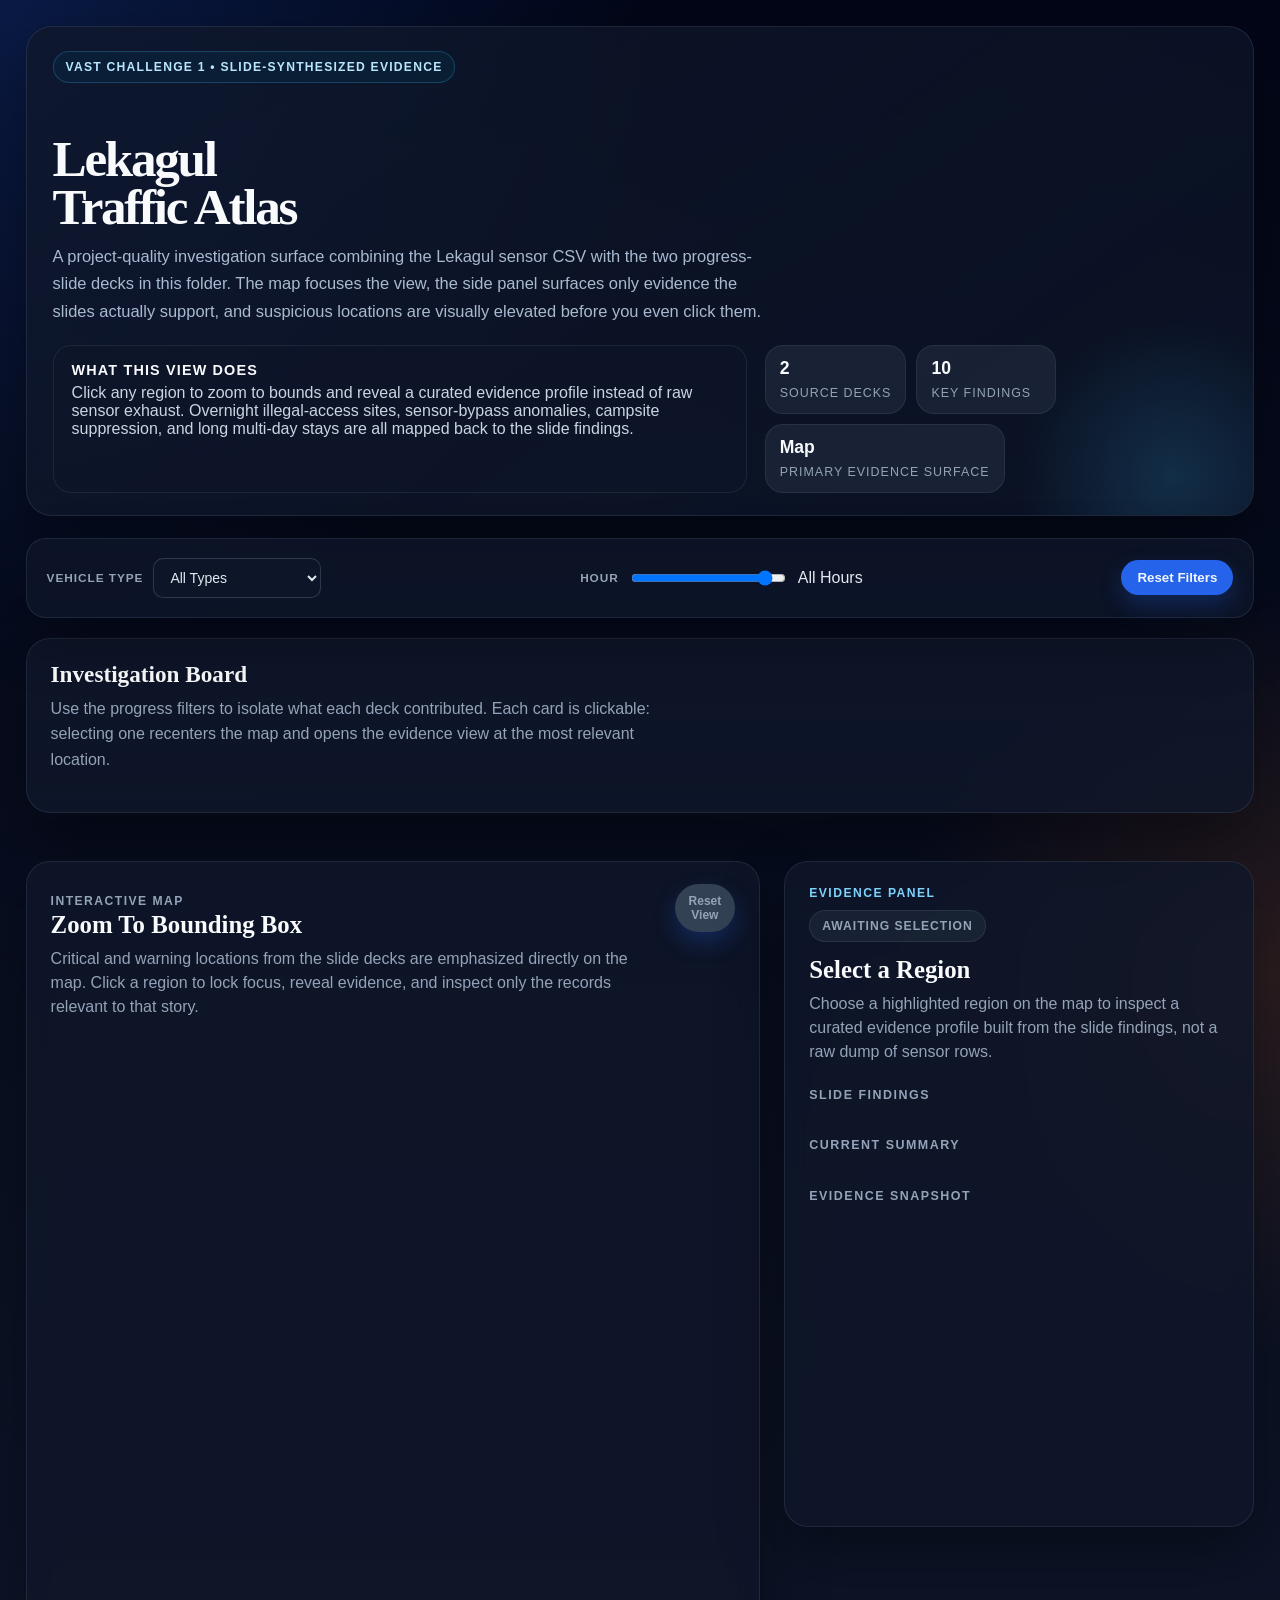
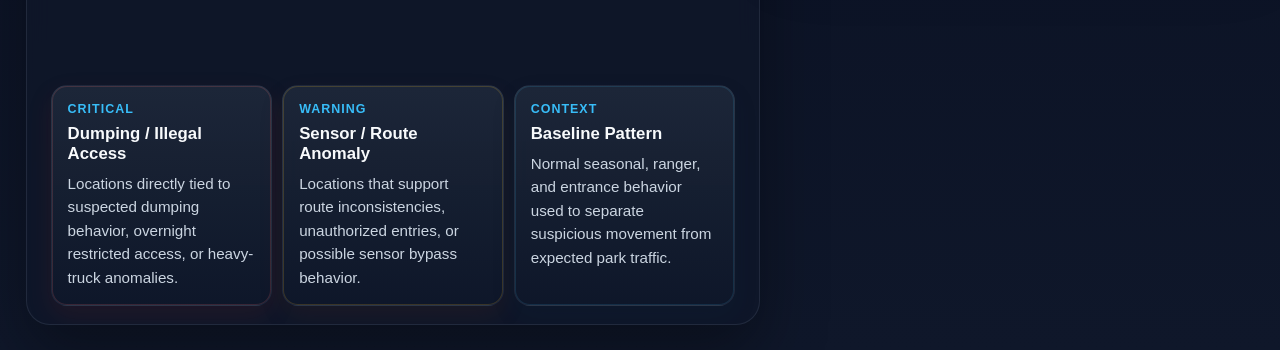
==== index.html @ 1d04ca03 "Initial commit" ====
<!DOCTYPE html>
<html lang="en">
<head>
    <meta charset="UTF-8">
    <title>Lekagul Reserve - Comprehensive Traffic Analysis</title>
    <script src="https://d3js.org/d3.v7.min.js"></script>
    <style>
        :root {
            --bg-0: #020617;
            --bg-1: #0f172a;
            --bg-2: rgba(15, 23, 42, 0.82);
            --bg-3: rgba(30, 41, 59, 0.72);
            --line-soft: rgba(148, 163, 184, 0.14);
            --line-strong: rgba(148, 163, 184, 0.28);
            --text-0: #f8fafc;
            --text-1: #e2e8f0;
            --text-2: #94a3b8;
            --text-3: #64748b;
            --accent-blue: #38bdf8;
            --accent-gold: #fbbf24;
            --accent-orange: #f97316;
            --accent-red: #fb7185;
            --shadow-xl: 0 28px 70px rgba(0, 0, 0, 0.38);
        }
        * { box-sizing: border-box; }
        body {
            margin: 0;
            padding: clamp(16px, 2vw, 28px);
            background:
                radial-gradient(circle at top left, rgba(37, 99, 235, 0.22), transparent 28%),
                radial-gradient(circle at right center, rgba(249, 115, 22, 0.14), transparent 24%),
                linear-gradient(180deg, var(--bg-0) 0%, var(--bg-1) 100%);
            font-family: "Avenir Next", "Segoe UI", "Helvetica Neue", sans-serif;
            display: flex;
            flex-direction: column;
            align-items: center;
            color: var(--text-1);
        }
        .controls {
            background: rgba(15, 23, 42, 0.76);
            padding: 18px 20px;
            border-radius: 20px;
            box-shadow: 0 22px 55px rgba(0,0,0,0.28);
            margin-bottom: 20px;
            display: flex;
            gap: 18px;
            flex-wrap: wrap;
            align-items: center;
            justify-content: space-between;
            border: 1px solid var(--line-soft);
        }
        .control-group {
            display: flex;
            gap: 10px;
            align-items: center;
        }
        .control-group label {
            font-weight: 700;
            color: var(--text-2);
            text-transform: uppercase;
            letter-spacing: 0.08em;
            font-size: 0.74rem;
        }
        select, input[type="range"] {
            padding: 10px 12px;
            border: 1px solid rgba(148, 163, 184, 0.24);
            border-radius: 10px;
            font-size: 14px;
            cursor: pointer;
            background: rgba(15, 23, 42, 0.92);
            color: var(--text-1);
        }
        select:hover, input[type="range"]:hover {
            border-color: var(--accent-blue);
        }
        button {
            padding: 10px 16px;
            background: #2563eb;
            color: #eff6ff;
            border: none;
            border-radius: 999px;
            cursor: pointer;
            font-weight: 700;
            transition: background 0.3s, transform 0.2s, box-shadow 0.2s;
            box-shadow: 0 10px 22px rgba(37, 99, 235, 0.25);
        }
        button:hover {
            background: #1d4ed8;
            transform: translateY(-1px);
        }
        .chart-container { 
            position: relative;
            min-height: 400px;
        }
        svg {
            max-width: 100%;
            display: block;
        }
        .tooltip {
            position: absolute;
            padding: 12px 14px;
            background: rgba(15, 23, 42, 0.95);
            color: var(--text-0);
            border-radius: 12px;
            font-size: 13px;
            pointer-events: none;
            display: none;
            z-index: 1000;
            border: 1px solid rgba(148, 163, 184, 0.18);
            box-shadow: 0 18px 36px rgba(0,0,0,0.28);
            max-width: 260px;
        }
        .stats {
            display: grid;
            grid-template-columns: repeat(4, 1fr);
            gap: 16px;
            margin-bottom: 24px;
        }
        .briefing-panel {
            margin-bottom: 24px;
            padding: 22px 24px;
            border-radius: 24px;
            background: linear-gradient(180deg, rgba(15, 23, 42, 0.84) 0%, rgba(15, 23, 42, 0.76) 100%);
            border: 1px solid var(--line-soft);
            box-shadow: var(--shadow-xl);
        }
        .briefing-header {
            display: flex;
            justify-content: space-between;
            align-items: flex-start;
            gap: 20px;
            margin-bottom: 18px;
        }
        .briefing-header h2 {
            margin: 0;
            color: var(--text-0);
            font-size: 1.45rem;
            font-family: "Iowan Old Style", "Palatino Linotype", serif;
        }
        .briefing-header p {
            margin: 8px 0 0 0;
            color: var(--text-2);
            line-height: 1.6;
            max-width: 72ch;
        }
        .progress-tabs {
            display: flex;
            flex-wrap: wrap;
            gap: 10px;
        }
        .progress-pill {
            padding: 10px 14px;
            border-radius: 999px;
            border: 1px solid rgba(148, 163, 184, 0.14);
            background: rgba(30, 41, 59, 0.78);
            color: var(--text-2);
            font-size: 0.82rem;
            font-weight: 800;
            letter-spacing: 0.08em;
            text-transform: uppercase;
            cursor: pointer;
            transition: border-color 0.2s, background 0.2s, color 0.2s, transform 0.2s;
            box-shadow: none;
        }
        .progress-pill:hover {
            background: rgba(51, 65, 85, 0.88);
            transform: translateY(-1px);
            border-color: rgba(56, 189, 248, 0.28);
            color: var(--text-1);
        }
        .progress-pill.is-active {
            background: linear-gradient(180deg, rgba(37, 99, 235, 0.84) 0%, rgba(30, 64, 175, 0.9) 100%);
            color: var(--text-0);
            border-color: rgba(125, 211, 252, 0.3);
            box-shadow: 0 12px 26px rgba(29, 78, 216, 0.26);
        }
        .progress-pill.is-active:hover {
            background: linear-gradient(180deg, rgba(37, 99, 235, 0.84) 0%, rgba(30, 64, 175, 0.9) 100%);
            color: var(--text-0);
        }
        .finding-board {
            display: grid;
            grid-template-columns: repeat(3, minmax(0, 1fr));
            gap: 14px;
        }
        .board-card {
            padding: 16px 16px 15px 16px;
            border-radius: 18px;
            background: linear-gradient(180deg, rgba(30, 41, 59, 0.88) 0%, rgba(15, 23, 42, 0.92) 100%);
            border: 1px solid rgba(148, 163, 184, 0.12);
            cursor: pointer;
            transition: transform 0.2s, border-color 0.2s, box-shadow 0.2s;
        }
        .board-card:hover {
            transform: translateY(-2px);
            border-color: rgba(56, 189, 248, 0.18);
            box-shadow: 0 18px 32px rgba(0, 0, 0, 0.24);
        }
        .board-card.is-active {
            border-color: rgba(125, 211, 252, 0.32);
            box-shadow: 0 18px 34px rgba(37, 99, 235, 0.2);
            transform: translateY(-2px);
        }
        .board-card.is-critical {
            box-shadow: inset 0 0 0 1px rgba(251, 113, 133, 0.16);
        }
        .board-card.is-warning {
            box-shadow: inset 0 0 0 1px rgba(251, 191, 36, 0.16);
        }
        .board-card.is-context {
            box-shadow: inset 0 0 0 1px rgba(56, 189, 248, 0.12);
        }
        .board-meta {
            display: flex;
            justify-content: space-between;
            gap: 10px;
            align-items: center;
            margin-bottom: 10px;
        }
        .board-source {
            color: var(--text-2);
            font-size: 0.74rem;
            font-weight: 800;
            letter-spacing: 0.08em;
            text-transform: uppercase;
        }
        .board-tone {
            padding: 4px 8px;
            border-radius: 999px;
            font-size: 0.7rem;
            font-weight: 800;
            letter-spacing: 0.08em;
            text-transform: uppercase;
        }
        .board-tone.is-critical {
            background: rgba(127, 29, 29, 0.36);
            color: #fecdd3;
        }
        .board-tone.is-warning {
            background: rgba(120, 53, 15, 0.34);
            color: #fde68a;
        }
        .board-tone.is-context {
            background: rgba(8, 47, 73, 0.34);
            color: #bae6fd;
        }
        .board-title {
            margin: 0 0 8px 0;
            color: var(--text-0);
            font-size: 1.04rem;
            line-height: 1.25;
        }
        .board-body {
            margin: 0 0 14px 0;
            color: var(--text-1);
            line-height: 1.55;
            font-size: 0.93rem;
        }
        .board-locations {
            color: var(--text-2);
            font-size: 0.8rem;
            line-height: 1.45;
        }
        .board-locations strong {
            color: var(--text-0);
        }
        .stat-box {
            background: linear-gradient(160deg, rgba(29, 78, 216, 0.92) 0%, rgba(67, 56, 202, 0.88) 100%);
            color: #eff6ff;
            padding: 20px 18px;
            border-radius: 18px;
            text-align: left;
            border: 1px solid rgba(255,255,255,0.08);
            box-shadow: var(--shadow-xl);
        }
        .stat-box.alt1 { background: linear-gradient(160deg, rgba(190, 24, 93, 0.94) 0%, rgba(219, 39, 119, 0.88) 100%); }
        .stat-box.alt2 { background: linear-gradient(160deg, rgba(15, 118, 110, 0.94) 0%, rgba(8, 145, 178, 0.88) 100%); }
        .stat-box.alt3 { background: linear-gradient(160deg, rgba(22, 101, 52, 0.94) 0%, rgba(15, 118, 110, 0.88) 100%); }
        .stat-value {
            font-size: clamp(1.7rem, 2vw, 2.15rem);
            font-weight: 800;
            line-height: 1;
            margin-bottom: 8px;
        }
        .stat-label {
            font-size: 0.82rem;
            opacity: 0.92;
            letter-spacing: 0.08em;
            text-transform: uppercase;
        }
        .gate-stats {
            display: grid;
            grid-template-columns: repeat(4, 1fr);
            gap: 15px;
            margin-bottom: 25px;
        }
        .gate-stat {
            background: linear-gradient(180deg, rgba(30, 41, 59, 0.86) 0%, rgba(15, 23, 42, 0.82) 100%);
            padding: 16px;
            border-radius: 14px;
            border: 1px solid rgba(148, 163, 184, 0.14);
        }
        .gate-stat strong { display: block; font-size: 1.4em; color: #f8fafc; }
        .gate-stat-label { font-size: 0.9em; color: #94a3b8; margin-top: 5px; }
        .data-table {
            width: 100%;
            border-collapse: collapse;
            margin-top: 15px;
            color: #e2e8f0;
            overflow: hidden;
            border-radius: 14px;
            border: 1px solid var(--line-soft);
        }
        .data-table th {
            background: linear-gradient(180deg, rgba(30, 64, 175, 0.96) 0%, rgba(29, 78, 216, 0.92) 100%);
            color: #eff6ff;
            padding: 12px;
            text-align: left;
            font-weight: 600;
            letter-spacing: 0.06em;
            text-transform: uppercase;
            font-size: 0.75rem;
        }
        .data-table td {
            padding: 10px 12px;
            border-bottom: 1px solid rgba(148, 163, 184, 0.16);
            vertical-align: top;
        }
        .data-table tr:hover {
            background: rgba(51, 65, 85, 0.45);
        }
        .data-table tr:nth-child(even) {
            background: rgba(15, 23, 42, 0.3);
        }
        .circle-clickable {
            cursor: pointer;
            transition: opacity 0.25s, fill 0.25s, stroke 0.25s, r 0.25s;
        }
        .circle-clickable:hover {
            opacity: 1 !important;
            filter: brightness(1.2);
        }
        .map-background {
            fill: transparent;
            pointer-events: all;
        }
        .map-layer {
            transition: stroke-width 0.25s;
        }
        .location-point {
            fill: #f97316;
            fill-opacity: 0.72;
            stroke: rgba(226,232,240,0.95);
            stroke-width: 2;
            filter: drop-shadow(0 0 10px rgba(249, 115, 22, 0.24));
        }
        .location-point.is-muted {
            fill: #475569;
            fill-opacity: 0.4;
            stroke: rgba(148,163,184,0.8);
            filter: none;
        }
        .location-point.is-active {
            fill: #fbbf24;
            fill-opacity: 0.98;
            stroke: #f8fafc;
            stroke-width: 3;
            filter: drop-shadow(0 0 18px rgba(251, 191, 36, 0.48));
        }
        .location-point.tone-critical { fill: #fb7185; }
        .location-point.tone-warning { fill: #f59e0b; }
        .location-point.tone-context { fill: #38bdf8; }
        .signal-ring {
            fill: none;
            stroke-width: 2;
            opacity: 0.45;
            pointer-events: none;
            transform-origin: center;
            animation: pulseRing 2.8s ease-in-out infinite;
        }
        .signal-ring.tone-critical {
            stroke: rgba(251, 113, 133, 0.92);
        }
        .signal-ring.tone-warning {
            stroke: rgba(245, 158, 11, 0.76);
            animation-duration: 3.4s;
        }
        .location-label {
            font-size: 11px;
            font-weight: 700;
            fill: #f8fafc;
            paint-order: stroke;
            stroke: rgba(15,23,42,0.95);
            stroke-width: 3px;
            stroke-linejoin: round;
            pointer-events: none;
            opacity: 0;
            transition: opacity 0.2s;
        }
        .location-label.is-visible {
            opacity: 1;
        }
        .zoom-controls {
            position: absolute;
            top: 10px;
            right: 10px;
            display: flex;
            gap: 8px;
        }
        .zoom-btn {
            padding: 10px 14px;
            background: #2563eb;
            color: #eff6ff;
            border: none;
            border-radius: 999px;
            cursor: pointer;
            font-weight: 600;
            font-size: 12px;
            transition: background 0.2s;
        }
        .zoom-btn:hover {
            background: #1d4ed8;
        }
        .zoom-btn:disabled {
            background: #334155;
            cursor: not-allowed;
            color: #94a3b8;
        }
        #map-container {
            position: relative;
            width: 100%;
            height: 100%;
            display: flex;
            align-items: stretch;
        }
        .map-svg {
            border-radius: 18px;
            cursor: move;
            touch-action: none;
            width: 100%;
            height: auto;
            aspect-ratio: 1 / 1;
            max-height: min(78vh, 1040px);
            margin: 0 auto;
            background: linear-gradient(180deg, #0f172a 0%, #111827 100%);
            box-shadow:
                inset 0 0 0 1px rgba(148, 163, 184, 0.12),
                0 24px 44px rgba(0, 0, 0, 0.28);
        }
        .map-svg:active {
            cursor: grabbing;
        }
        .app-shell {
            width: min(1800px, 100%);
        }
        .hero {
            margin-bottom: 22px;
            padding: 24px 26px 22px 26px;
            border-radius: 26px;
            background:
                linear-gradient(145deg, rgba(15, 23, 42, 0.82) 0%, rgba(15, 23, 42, 0.62) 100%);
            border: 1px solid var(--line-soft);
            box-shadow: var(--shadow-xl);
            position: relative;
            overflow: hidden;
        }
        .hero::before {
            content: "";
            position: absolute;
            inset: auto -80px -120px auto;
            width: 320px;
            height: 320px;
            border-radius: 50%;
            background: radial-gradient(circle, rgba(56, 189, 248, 0.16) 0%, transparent 68%);
        }
        .hero h1 {
            font-family: "Iowan Old Style", "Palatino Linotype", serif;
            font-size: clamp(2.8rem, 4vw, 4.8rem);
            letter-spacing: -0.045em;
            line-height: 0.94;
            margin-bottom: 12px;
            max-width: 11ch;
            color: var(--text-0);
        }
        .hero p {
            margin: 0;
            max-width: 78ch;
            color: #a9bad0;
            font-size: 1.03rem;
            line-height: 1.65;
        }
        .hero-eyebrow {
            display: inline-flex;
            align-items: center;
            gap: 10px;
            padding: 8px 12px;
            margin-bottom: 18px;
            border-radius: 999px;
            border: 1px solid rgba(56, 189, 248, 0.24);
            background: rgba(8, 47, 73, 0.36);
            color: #bae6fd;
            font-size: 0.76rem;
            font-weight: 800;
            letter-spacing: 0.1em;
            text-transform: uppercase;
        }
        .hero-subgrid {
            margin-top: 20px;
            display: grid;
            grid-template-columns: minmax(0, 1.2fr) minmax(280px, 0.8fr);
            gap: 18px;
            position: relative;
            z-index: 1;
        }
        .hero-note {
            padding: 16px 18px;
            border-radius: 18px;
            background: rgba(15, 23, 42, 0.56);
            border: 1px solid rgba(148, 163, 184, 0.12);
            color: #cbd5e1;
        }
        .hero-note strong {
            display: block;
            margin-bottom: 6px;
            color: var(--text-0);
            font-size: 0.9rem;
            letter-spacing: 0.08em;
            text-transform: uppercase;
        }
        .overview-chips {
            display: flex;
            flex-wrap: wrap;
            gap: 10px;
            align-content: flex-start;
        }
        .overview-chip {
            padding: 12px 14px;
            min-width: 140px;
            border-radius: 18px;
            background: rgba(30, 41, 59, 0.72);
            border: 1px solid rgba(148, 163, 184, 0.12);
        }
        .overview-chip strong {
            display: block;
            color: var(--text-0);
            font-size: 1.1rem;
            margin-bottom: 4px;
        }
        .overview-chip span {
            color: var(--text-2);
            font-size: 0.78rem;
            letter-spacing: 0.08em;
            text-transform: uppercase;
        }
        .control-bar {
            background: rgba(15, 23, 42, 0.78);
            backdrop-filter: blur(10px);
            border: 1px solid rgba(148, 163, 184, 0.14);
            border-radius: 20px;
            box-shadow: 0 22px 55px rgba(0, 0, 0, 0.3);
        }
        .map-layout {
            display: grid;
            grid-template-columns: minmax(760px, 1.55fr) minmax(360px, 0.78fr);
            gap: 24px;
            align-items: start;
        }
        .map-panel, .detail-panel {
            background: rgba(15, 23, 42, 0.8);
            backdrop-filter: blur(12px);
            border: 1px solid rgba(148, 163, 184, 0.14);
            border-radius: 24px;
            box-shadow: 0 28px 65px rgba(0, 0, 0, 0.34);
            overflow: hidden;
        }
        .panel-header {
            display: flex;
            justify-content: space-between;
            align-items: flex-start;
            gap: 16px;
            padding: 22px 24px 0 24px;
        }
        .panel-header h2, .detail-panel h2 {
            margin: 0;
            font-size: 1.55rem;
            color: #f8fafc;
            font-family: "Iowan Old Style", "Palatino Linotype", serif;
        }
        .panel-header p, .detail-copy {
            margin: 8px 0 0 0;
            color: #94a3b8;
            line-height: 1.5;
        }
        .panel-kicker {
            margin: 0 0 10px 0;
            color: #7dd3fc;
            font-size: 0.76rem;
            font-weight: 800;
            text-transform: uppercase;
            letter-spacing: 0.12em;
        }
        .map-stage {
            padding: 18px 24px 18px 24px;
            min-height: clamp(620px, 74vh, 980px);
        }
        .detail-panel {
            padding: 24px;
            min-height: clamp(620px, 74vh, 980px);
            position: sticky;
            top: clamp(16px, 2vw, 28px);
            max-height: calc(100vh - (clamp(16px, 2vw, 28px) * 2));
            overflow: auto;
        }
        .detail-section-title {
            margin: 24px 0 12px 0;
            font-size: 0.78rem;
            letter-spacing: 0.12em;
            text-transform: uppercase;
            color: #94a3b8;
            font-weight: 800;
        }
        .detail-status {
            display: inline-flex;
            align-items: center;
            gap: 8px;
            padding: 8px 12px;
            margin: 0 0 14px 0;
            border-radius: 999px;
            border: 1px solid rgba(148, 163, 184, 0.14);
            background: rgba(30, 41, 59, 0.66);
            color: var(--text-2);
            font-size: 0.76rem;
            font-weight: 800;
            letter-spacing: 0.08em;
            text-transform: uppercase;
        }
        .detail-status.is-critical {
            color: #fecdd3;
            border-color: rgba(251, 113, 133, 0.2);
            background: rgba(127, 29, 29, 0.2);
        }
        .detail-status.is-warning {
            color: #fde68a;
            border-color: rgba(251, 191, 36, 0.2);
            background: rgba(120, 53, 15, 0.18);
        }
        .detail-status.is-context {
            color: #bae6fd;
            border-color: rgba(56, 189, 248, 0.18);
            background: rgba(8, 47, 73, 0.18);
        }
        .findings-grid {
            display: grid;
            grid-template-columns: 1fr;
            gap: 12px;
        }
        .legend-strip {
            padding-top: 0;
            min-height: auto;
        }
        .legend-grid {
            grid-template-columns: repeat(3, minmax(0, 1fr));
            gap: 10px;
        }
        .finding-card {
            padding: 16px 16px 15px 16px;
            border-radius: 16px;
            background: linear-gradient(180deg, rgba(30, 41, 59, 0.9) 0%, rgba(15, 23, 42, 0.94) 100%);
            border: 1px solid rgba(148, 163, 184, 0.12);
            position: relative;
            overflow: hidden;
        }
        .finding-kicker {
            margin: 0 0 8px 0;
            color: #38bdf8;
            font-size: 0.78rem;
            font-weight: 700;
            letter-spacing: 0.08em;
            text-transform: uppercase;
        }
        .finding-title {
            margin: 0 0 8px 0;
            color: #f8fafc;
            font-size: 1.05rem;
        }
        .finding-body {
            margin: 0;
            color: #cbd5e1;
            line-height: 1.55;
            font-size: 0.95rem;
        }
        .finding-meta {
            margin-top: 12px;
            color: #94a3b8;
            font-size: 0.82rem;
        }
        .finding-card.is-critical {
            box-shadow: inset 0 0 0 1px rgba(248, 113, 113, 0.18), 0 10px 24px rgba(127, 29, 29, 0.16);
        }
        .finding-card.is-warning {
            box-shadow: inset 0 0 0 1px rgba(251, 191, 36, 0.18), 0 10px 24px rgba(120, 53, 15, 0.12);
        }
        .finding-card.is-context {
            box-shadow: inset 0 0 0 1px rgba(56, 189, 248, 0.14), 0 10px 24px rgba(8, 47, 73, 0.1);
        }
        .feature-cell {
            fill: rgba(148, 163, 184, 0.05);
            stroke: rgba(226,232,240,0.18);
            stroke-width: 1.5;
            cursor: pointer;
            transition: fill 0.25s, opacity 0.25s, stroke 0.25s;
        }
        .feature-cell:hover {
            fill: rgba(249, 115, 22, 0.18);
        }
        .feature-cell.tone-critical {
            fill: rgba(190, 24, 93, 0.12);
        }
        .feature-cell.tone-warning {
            fill: rgba(217, 119, 6, 0.1);
        }
        .feature-cell.tone-context {
            fill: rgba(14, 165, 233, 0.08);
        }
        .feature-cell.is-active {
            fill: rgba(245, 158, 11, 0.28);
            stroke: rgba(248,250,252,0.85);
        }
        .feature-cell.is-muted {
            fill: rgba(51, 65, 85, 0.22);
            opacity: 0.45;
        }
        @media (min-width: 1600px) {
            .map-layout {
                grid-template-columns: minmax(980px, 1.7fr) minmax(380px, 0.7fr);
            }
            .map-stage {
                min-height: clamp(760px, 78vh, 1120px);
            }
        }
        @media (max-width: 1280px) {
            .map-layout {
                grid-template-columns: minmax(0, 1.25fr) minmax(340px, 0.8fr);
            }
            .finding-board {
                grid-template-columns: repeat(2, minmax(0, 1fr));
            }
        }
        @media (max-width: 1100px) {
            .map-layout {
                grid-template-columns: 1fr;
            }
            .hero-subgrid {
                grid-template-columns: 1fr;
            }
            .stats {
                grid-template-columns: repeat(2, 1fr);
            }
            .gate-stats {
                grid-template-columns: repeat(2, 1fr);
            }
            .legend-grid {
                grid-template-columns: 1fr;
            }
            .finding-board {
                grid-template-columns: 1fr;
            }
            .map-stage, .detail-panel {
                min-height: auto;
            }
            .detail-panel {
                position: static;
                max-height: none;
                overflow: visible;
            }
        }
        @media (max-width: 720px) {
            body {
                padding: 16px;
            }
            .controls {
                justify-content: stretch;
            }
            .control-group {
                width: 100%;
                flex-direction: column;
                align-items: flex-start;
            }
            .stats {
                grid-template-columns: 1fr;
            }
            .gate-stats {
                grid-template-columns: 1fr;
            }
            .panel-header {
                flex-direction: column;
                align-items: flex-start;
            }
        }
        @keyframes pulseRing {
            0%, 100% {
                opacity: 0.18;
                transform: scale(0.92);
            }
            50% {
                opacity: 0.55;
                transform: scale(1.08);
            }
        }
    </style>
</head>
<body>
    <div class="app-shell">
        <div class="hero">
            <div class="hero-eyebrow">VAST Challenge 1 • Slide-Synthesized Evidence</div>
            <h1>Lekagul Traffic Atlas</h1>
            <p>A project-quality investigation surface combining the Lekagul sensor CSV with the two progress-slide decks in this folder. The map focuses the view, the side panel surfaces only evidence the slides actually support, and suspicious locations are visually elevated before you even click them.</p>
            <div class="hero-subgrid">
                <div class="hero-note">
                    <strong>What This View Does</strong>
                    Click any region to zoom to bounds and reveal a curated evidence profile instead of raw sensor exhaust. Overnight illegal-access sites, sensor-bypass anomalies, campsite suppression, and long multi-day stays are all mapped back to the slide findings.
                </div>
                <div class="overview-chips" id="overview-chips">
                    <div class="overview-chip"><strong>2</strong><span>Source Decks</span></div>
                    <div class="overview-chip"><strong>10</strong><span>Key Findings</span></div>
                    <div class="overview-chip"><strong>Map</strong><span>Primary Evidence Surface</span></div>
                </div>
            </div>
        </div>

        <div class="controls control-bar">
            <div class="control-group">
                <label for="vehicle-filter">Vehicle Type</label>
                <select id="vehicle-filter">
                    <option value="all">All Types</option>
                    <option value="1">Type 1 (Cars)</option>
                    <option value="2">Type 2 (Vans)</option>
                    <option value="2P">Type 2P (Vans+)</option>
                    <option value="3">Type 3 (Minibus)</option>
                    <option value="4">Type 4 (Bus)</option>
                    <option value="5">Type 5 (Coach)</option>
                    <option value="6">Type 6 (Articulated)</option>
                </select>
            </div>
            <div class="control-group">
                <label for="time-range">Hour</label>
                <input type="range" id="time-range" min="0" max="24" value="24">
                <span id="time-display">All Hours</span>
            </div>
            <button id="reset-btn">Reset Filters</button>
        </div>

        <section class="briefing-panel">
            <div class="briefing-header">
                <div>
                    <h2>Investigation Board</h2>
                    <p>Use the progress filters to isolate what each deck contributed. Each card is clickable: selecting one recenters the map and opens the evidence view at the most relevant location.</p>
                </div>
                <div id="progress-filters" class="progress-tabs"></div>
            </div>
            <div id="finding-board" class="finding-board"></div>
        </section>

        <div class="stats" id="stats-container"></div>

        <div class="map-layout">
            <section class="map-panel">
                <div class="panel-header">
                    <div>
                        <p class="panel-kicker">Interactive Map</p>
                        <h2>Zoom To Bounding Box</h2>
                        <p>Critical and warning locations from the slide decks are emphasized directly on the map. Click a region to lock focus, reveal evidence, and inspect only the records relevant to that story.</p>
                    </div>
                    <button class="zoom-btn" id="zoomResetBtn" disabled>Reset View</button>
                </div>
                <div id="map-container" class="chart-container map-stage"></div>
                <div class="map-stage legend-strip">
                    <div class="findings-grid legend-grid">
                        <article class="finding-card is-critical">
                            <p class="finding-kicker">Critical</p>
                            <h3 class="finding-title">Dumping / Illegal Access</h3>
                            <p class="finding-body">Locations directly tied to suspected dumping behavior, overnight restricted access, or heavy-truck anomalies.</p>
                        </article>
                        <article class="finding-card is-warning">
                            <p class="finding-kicker">Warning</p>
                            <h3 class="finding-title">Sensor / Route Anomaly</h3>
                            <p class="finding-body">Locations that support route inconsistencies, unauthorized entries, or possible sensor bypass behavior.</p>
                        </article>
                        <article class="finding-card is-context">
                            <p class="finding-kicker">Context</p>
                            <h3 class="finding-title">Baseline Pattern</h3>
                            <p class="finding-body">Normal seasonal, ranger, and entrance behavior used to separate suspicious movement from expected park traffic.</p>
                        </article>
                    </div>
                </div>
            </section>

            <aside class="detail-panel">
                <p class="panel-kicker">Evidence Panel</p>
                <div id="detailStatus" class="detail-status">Awaiting Selection</div>
                <h2 id="detailTitle">Select a Region</h2>
                <p id="detailSummary" class="detail-copy">Choose a highlighted region on the map to inspect a curated evidence profile built from the slide findings, not a raw dump of sensor rows.</p>
                <div class="detail-section-title">Slide Findings</div>
                <div id="findings-grid" class="findings-grid"></div>
                <div class="detail-section-title">Current Summary</div>
                <div id="detailStatsContainer" class="gate-stats"></div>
                <div class="detail-section-title">Evidence Snapshot</div>
                <div id="detailTableContainer"></div>
            </aside>
        </div>

        <div class="tooltip" id="tooltip"></div>
    </div>
    <script src="script.js"></script>
</body>
</html>
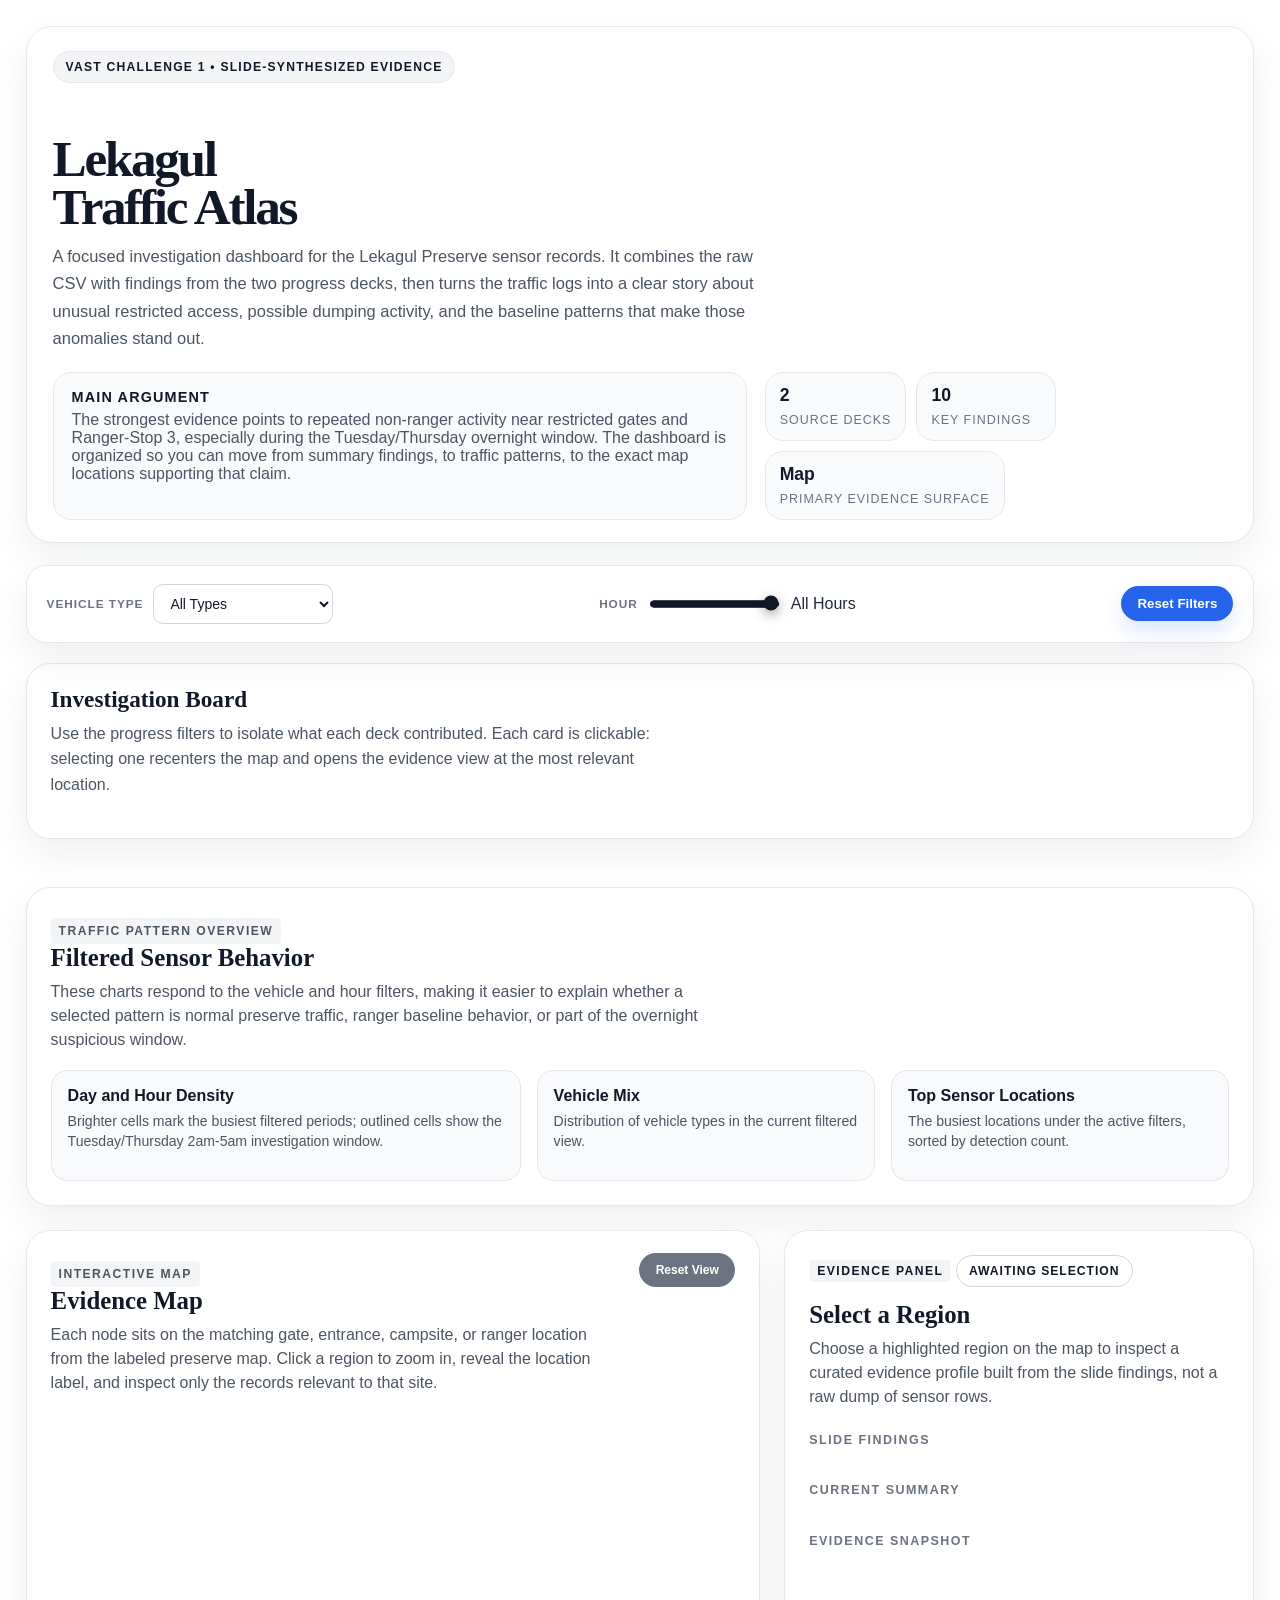
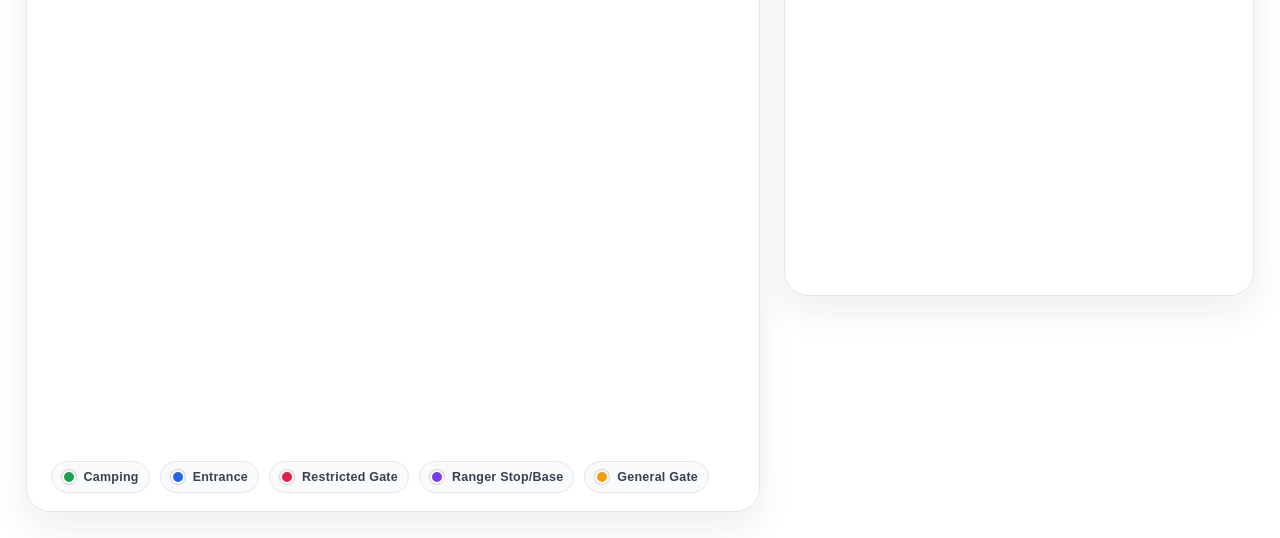
==== commit 1197d4ce: "Polish Lekagul traffic dashboard" ====
--- a/index.html
+++ b/index.html
@@ -6,30 +6,31 @@
     <script src="https://d3js.org/d3.v7.min.js"></script>
     <style>
         :root {
-            --bg-0: #020617;
-            --bg-1: #0f172a;
-            --bg-2: rgba(15, 23, 42, 0.82);
-            --bg-3: rgba(30, 41, 59, 0.72);
-            --line-soft: rgba(148, 163, 184, 0.14);
-            --line-strong: rgba(148, 163, 184, 0.28);
-            --text-0: #f8fafc;
-            --text-1: #e2e8f0;
-            --text-2: #94a3b8;
-            --text-3: #64748b;
-            --accent-blue: #38bdf8;
-            --accent-gold: #fbbf24;
-            --accent-orange: #f97316;
-            --accent-red: #fb7185;
-            --shadow-xl: 0 28px 70px rgba(0, 0, 0, 0.38);
+            --bg-0: #07070a;
+            --bg-1: #151017;
+            --bg-2: rgba(24, 21, 28, 0.88);
+            --bg-3: rgba(40, 35, 46, 0.78);
+            --line-soft: rgba(214, 168, 79, 0.16);
+            --line-strong: rgba(214, 168, 79, 0.34);
+            --text-0: #fffaf0;
+            --text-1: #ece3d2;
+            --text-2: #b7a894;
+            --text-3: #817464;
+            --accent-blue: #49b6b2;
+            --accent-gold: #d6a84f;
+            --accent-orange: #c77a45;
+            --accent-red: #d94f5d;
+            --accent-plum: #7c2d4f;
+            --shadow-xl: 0 28px 70px rgba(0, 0, 0, 0.44);
         }
         * { box-sizing: border-box; }
         body {
             margin: 0;
             padding: clamp(16px, 2vw, 28px);
             background:
-                radial-gradient(circle at top left, rgba(37, 99, 235, 0.22), transparent 28%),
-                radial-gradient(circle at right center, rgba(249, 115, 22, 0.14), transparent 24%),
-                linear-gradient(180deg, var(--bg-0) 0%, var(--bg-1) 100%);
+                radial-gradient(circle at top left, rgba(124, 45, 79, 0.32), transparent 30%),
+                radial-gradient(circle at right center, rgba(214, 168, 79, 0.16), transparent 26%),
+                linear-gradient(180deg, var(--bg-0) 0%, var(--bg-1) 58%, #0d1110 100%);
             font-family: "Avenir Next", "Segoe UI", "Helvetica Neue", sans-serif;
             display: flex;
             flex-direction: column;
@@ -37,7 +38,7 @@
             color: var(--text-1);
         }
         .controls {
-            background: rgba(15, 23, 42, 0.76);
+            background: rgba(24, 21, 28, 0.82);
             padding: 18px 20px;
             border-radius: 20px;
             box-shadow: 0 22px 55px rgba(0,0,0,0.28);
@@ -63,29 +64,64 @@
         }
         select, input[type="range"] {
             padding: 10px 12px;
-            border: 1px solid rgba(148, 163, 184, 0.24);
+            border: 1px solid rgba(214, 168, 79, 0.22);
             border-radius: 10px;
             font-size: 14px;
             cursor: pointer;
-            background: rgba(15, 23, 42, 0.92);
+            background: rgba(16, 15, 18, 0.94);
             color: var(--text-1);
+            accent-color: var(--accent-gold);
         }
         select:hover, input[type="range"]:hover {
-            border-color: var(--accent-blue);
+            border-color: var(--accent-gold);
+        }
+        input[type="range"] {
+            padding-inline: 0;
+            height: 6px;
+            border: 0;
+            background: transparent;
+        }
+        input[type="range"]::-webkit-slider-runnable-track {
+            height: 6px;
+            border-radius: 999px;
+            background: linear-gradient(90deg, var(--accent-gold), var(--accent-red));
+        }
+        input[type="range"]::-webkit-slider-thumb {
+            appearance: none;
+            width: 18px;
+            height: 18px;
+            margin-top: -6px;
+            border-radius: 50%;
+            background: #fffaf0;
+            border: 3px solid var(--accent-gold);
+            box-shadow: 0 4px 12px rgba(0, 0, 0, 0.34);
+        }
+        input[type="range"]::-moz-range-track {
+            height: 6px;
+            border-radius: 999px;
+            background: linear-gradient(90deg, var(--accent-gold), var(--accent-red));
+        }
+        input[type="range"]::-moz-range-thumb {
+            width: 14px;
+            height: 14px;
+            border-radius: 50%;
+            background: #fffaf0;
+            border: 3px solid var(--accent-gold);
+            box-shadow: 0 4px 12px rgba(0, 0, 0, 0.34);
         }
         button {
             padding: 10px 16px;
-            background: #2563eb;
-            color: #eff6ff;
+            background: linear-gradient(180deg, #a53852 0%, #7c2d4f 100%);
+            color: #fffaf0;
             border: none;
             border-radius: 999px;
             cursor: pointer;
             font-weight: 700;
             transition: background 0.3s, transform 0.2s, box-shadow 0.2s;
-            box-shadow: 0 10px 22px rgba(37, 99, 235, 0.25);
+            box-shadow: 0 10px 22px rgba(124, 45, 79, 0.26);
         }
         button:hover {
-            background: #1d4ed8;
+            background: linear-gradient(180deg, #bd425f 0%, #8f3158 100%);
             transform: translateY(-1px);
         }
         .chart-container { 
@@ -99,7 +135,7 @@
         .tooltip {
             position: absolute;
             padding: 12px 14px;
-            background: rgba(15, 23, 42, 0.95);
+            background: rgba(16, 15, 18, 0.96);
             color: var(--text-0);
             border-radius: 12px;
             font-size: 13px;
@@ -120,7 +156,7 @@
             margin-bottom: 24px;
             padding: 22px 24px;
             border-radius: 24px;
-            background: linear-gradient(180deg, rgba(15, 23, 42, 0.84) 0%, rgba(15, 23, 42, 0.76) 100%);
+            background: linear-gradient(180deg, rgba(24, 21, 28, 0.9) 0%, rgba(18, 17, 20, 0.82) 100%);
             border: 1px solid var(--line-soft);
             box-shadow: var(--shadow-xl);
         }
@@ -152,7 +188,7 @@
             padding: 10px 14px;
             border-radius: 999px;
             border: 1px solid rgba(148, 163, 184, 0.14);
-            background: rgba(30, 41, 59, 0.78);
+            background: rgba(39, 36, 42, 0.84);
             color: var(--text-2);
             font-size: 0.82rem;
             font-weight: 800;
@@ -163,19 +199,19 @@
             box-shadow: none;
         }
         .progress-pill:hover {
-            background: rgba(51, 65, 85, 0.88);
+            background: rgba(59, 51, 58, 0.9);
             transform: translateY(-1px);
-            border-color: rgba(56, 189, 248, 0.28);
+            border-color: rgba(214, 168, 79, 0.32);
             color: var(--text-1);
         }
         .progress-pill.is-active {
-            background: linear-gradient(180deg, rgba(37, 99, 235, 0.84) 0%, rgba(30, 64, 175, 0.9) 100%);
+            background: linear-gradient(180deg, rgba(165, 56, 82, 0.94) 0%, rgba(124, 45, 79, 0.96) 100%);
             color: var(--text-0);
-            border-color: rgba(125, 211, 252, 0.3);
-            box-shadow: 0 12px 26px rgba(29, 78, 216, 0.26);
+            border-color: rgba(214, 168, 79, 0.36);
+            box-shadow: 0 12px 26px rgba(124, 45, 79, 0.28);
         }
         .progress-pill.is-active:hover {
-            background: linear-gradient(180deg, rgba(37, 99, 235, 0.84) 0%, rgba(30, 64, 175, 0.9) 100%);
+            background: linear-gradient(180deg, rgba(165, 56, 82, 0.94) 0%, rgba(124, 45, 79, 0.96) 100%);
             color: var(--text-0);
         }
         .finding-board {
@@ -186,29 +222,29 @@
         .board-card {
             padding: 16px 16px 15px 16px;
             border-radius: 18px;
-            background: linear-gradient(180deg, rgba(30, 41, 59, 0.88) 0%, rgba(15, 23, 42, 0.92) 100%);
+            background: linear-gradient(180deg, rgba(38, 34, 42, 0.92) 0%, rgba(18, 17, 20, 0.95) 100%);
             border: 1px solid rgba(148, 163, 184, 0.12);
             cursor: pointer;
             transition: transform 0.2s, border-color 0.2s, box-shadow 0.2s;
         }
         .board-card:hover {
             transform: translateY(-2px);
-            border-color: rgba(56, 189, 248, 0.18);
+            border-color: rgba(214, 168, 79, 0.22);
             box-shadow: 0 18px 32px rgba(0, 0, 0, 0.24);
         }
         .board-card.is-active {
-            border-color: rgba(125, 211, 252, 0.32);
-            box-shadow: 0 18px 34px rgba(37, 99, 235, 0.2);
+            border-color: rgba(214, 168, 79, 0.42);
+            box-shadow: 0 18px 34px rgba(124, 45, 79, 0.2);
             transform: translateY(-2px);
         }
         .board-card.is-critical {
-            box-shadow: inset 0 0 0 1px rgba(251, 113, 133, 0.16);
+            box-shadow: inset 0 0 0 1px rgba(217, 79, 93, 0.18);
         }
         .board-card.is-warning {
-            box-shadow: inset 0 0 0 1px rgba(251, 191, 36, 0.16);
+            box-shadow: inset 0 0 0 1px rgba(214, 168, 79, 0.18);
         }
         .board-card.is-context {
-            box-shadow: inset 0 0 0 1px rgba(56, 189, 248, 0.12);
+            box-shadow: inset 0 0 0 1px rgba(73, 182, 178, 0.16);
         }
         .board-meta {
             display: flex;
@@ -233,16 +269,16 @@
             text-transform: uppercase;
         }
         .board-tone.is-critical {
-            background: rgba(127, 29, 29, 0.36);
-            color: #fecdd3;
+            background: rgba(124, 45, 79, 0.42);
+            color: #ffd6de;
         }
         .board-tone.is-warning {
-            background: rgba(120, 53, 15, 0.34);
-            color: #fde68a;
+            background: rgba(120, 83, 28, 0.36);
+            color: #f5d58a;
         }
         .board-tone.is-context {
-            background: rgba(8, 47, 73, 0.34);
-            color: #bae6fd;
+            background: rgba(22, 91, 88, 0.36);
+            color: #b7f0ea;
         }
         .board-title {
             margin: 0 0 8px 0;
@@ -265,17 +301,17 @@
             color: var(--text-0);
         }
         .stat-box {
-            background: linear-gradient(160deg, rgba(29, 78, 216, 0.92) 0%, rgba(67, 56, 202, 0.88) 100%);
-            color: #eff6ff;
+            background: linear-gradient(160deg, rgba(84, 54, 91, 0.96) 0%, rgba(124, 45, 79, 0.92) 100%);
+            color: #fffaf0;
             padding: 20px 18px;
             border-radius: 18px;
             text-align: left;
             border: 1px solid rgba(255,255,255,0.08);
             box-shadow: var(--shadow-xl);
         }
-        .stat-box.alt1 { background: linear-gradient(160deg, rgba(190, 24, 93, 0.94) 0%, rgba(219, 39, 119, 0.88) 100%); }
-        .stat-box.alt2 { background: linear-gradient(160deg, rgba(15, 118, 110, 0.94) 0%, rgba(8, 145, 178, 0.88) 100%); }
-        .stat-box.alt3 { background: linear-gradient(160deg, rgba(22, 101, 52, 0.94) 0%, rgba(15, 118, 110, 0.88) 100%); }
+        .stat-box.alt1 { background: linear-gradient(160deg, rgba(142, 89, 32, 0.96) 0%, rgba(214, 168, 79, 0.82) 100%); color: #1b1309; }
+        .stat-box.alt2 { background: linear-gradient(160deg, rgba(22, 91, 88, 0.96) 0%, rgba(73, 182, 178, 0.78) 100%); }
+        .stat-box.alt3 { background: linear-gradient(160deg, rgba(19, 93, 62, 0.96) 0%, rgba(42, 130, 92, 0.82) 100%); }
         .stat-value {
             font-size: clamp(1.7rem, 2vw, 2.15rem);
             font-weight: 800;
@@ -295,25 +331,25 @@
             margin-bottom: 25px;
         }
         .gate-stat {
-            background: linear-gradient(180deg, rgba(30, 41, 59, 0.86) 0%, rgba(15, 23, 42, 0.82) 100%);
+            background: linear-gradient(180deg, rgba(40, 35, 46, 0.88) 0%, rgba(18, 17, 20, 0.86) 100%);
             padding: 16px;
             border-radius: 14px;
             border: 1px solid rgba(148, 163, 184, 0.14);
         }
-        .gate-stat strong { display: block; font-size: 1.4em; color: #f8fafc; }
-        .gate-stat-label { font-size: 0.9em; color: #94a3b8; margin-top: 5px; }
+        .gate-stat strong { display: block; font-size: 1.4em; color: #fffaf0; }
+        .gate-stat-label { font-size: 0.9em; color: #b7a894; margin-top: 5px; }
         .data-table {
             width: 100%;
             border-collapse: collapse;
             margin-top: 15px;
-            color: #e2e8f0;
+            color: #ece3d2;
             overflow: hidden;
             border-radius: 14px;
             border: 1px solid var(--line-soft);
         }
         .data-table th {
-            background: linear-gradient(180deg, rgba(30, 64, 175, 0.96) 0%, rgba(29, 78, 216, 0.92) 100%);
-            color: #eff6ff;
+            background: linear-gradient(180deg, rgba(124, 45, 79, 0.96) 0%, rgba(84, 54, 91, 0.94) 100%);
+            color: #fffaf0;
             padding: 12px;
             text-align: left;
             font-weight: 600;
@@ -347,48 +383,10 @@
         .map-layer {
             transition: stroke-width 0.25s;
         }
-        .location-point {
-            fill: #f97316;
-            fill-opacity: 0.72;
-            stroke: rgba(226,232,240,0.95);
-            stroke-width: 2;
-            filter: drop-shadow(0 0 10px rgba(249, 115, 22, 0.24));
-        }
-        .location-point.is-muted {
-            fill: #475569;
-            fill-opacity: 0.4;
-            stroke: rgba(148,163,184,0.8);
-            filter: none;
-        }
-        .location-point.is-active {
-            fill: #fbbf24;
-            fill-opacity: 0.98;
-            stroke: #f8fafc;
-            stroke-width: 3;
-            filter: drop-shadow(0 0 18px rgba(251, 191, 36, 0.48));
-        }
-        .location-point.tone-critical { fill: #fb7185; }
-        .location-point.tone-warning { fill: #f59e0b; }
-        .location-point.tone-context { fill: #38bdf8; }
-        .signal-ring {
-            fill: none;
-            stroke-width: 2;
-            opacity: 0.45;
-            pointer-events: none;
-            transform-origin: center;
-            animation: pulseRing 2.8s ease-in-out infinite;
-        }
-        .signal-ring.tone-critical {
-            stroke: rgba(251, 113, 133, 0.92);
-        }
-        .signal-ring.tone-warning {
-            stroke: rgba(245, 158, 11, 0.76);
-            animation-duration: 3.4s;
-        }
         .location-label {
             font-size: 11px;
             font-weight: 700;
-            fill: #f8fafc;
+            fill: #fffaf0;
             paint-order: stroke;
             stroke: rgba(15,23,42,0.95);
             stroke-width: 3px;
@@ -409,22 +407,25 @@
         }
         .zoom-btn {
             padding: 10px 14px;
-            background: #2563eb;
-            color: #eff6ff;
+            background: linear-gradient(180deg, #a53852 0%, #7c2d4f 100%);
+            color: #fffaf0;
             border: none;
             border-radius: 999px;
             cursor: pointer;
             font-weight: 600;
             font-size: 12px;
+            min-width: 96px;
+            white-space: nowrap;
+            flex-shrink: 0;
             transition: background 0.2s;
         }
         .zoom-btn:hover {
-            background: #1d4ed8;
+            background: linear-gradient(180deg, #bd425f 0%, #8f3158 100%);
         }
         .zoom-btn:disabled {
-            background: #334155;
+            background: rgba(62, 55, 64, 0.9);
             cursor: not-allowed;
-            color: #94a3b8;
+            color: #b7a894;
         }
         #map-container {
             position: relative;
@@ -442,7 +443,7 @@
             aspect-ratio: 1 / 1;
             max-height: min(78vh, 1040px);
             margin: 0 auto;
-            background: linear-gradient(180deg, #0f172a 0%, #111827 100%);
+            background: linear-gradient(180deg, #111111 0%, #0d1412 100%);
             box-shadow:
                 inset 0 0 0 1px rgba(148, 163, 184, 0.12),
                 0 24px 44px rgba(0, 0, 0, 0.28);
@@ -458,7 +459,7 @@
             padding: 24px 26px 22px 26px;
             border-radius: 26px;
             background:
-                linear-gradient(145deg, rgba(15, 23, 42, 0.82) 0%, rgba(15, 23, 42, 0.62) 100%);
+                linear-gradient(145deg, rgba(24, 21, 28, 0.9) 0%, rgba(16, 15, 18, 0.72) 100%);
             border: 1px solid var(--line-soft);
             box-shadow: var(--shadow-xl);
             position: relative;
@@ -471,7 +472,7 @@
             width: 320px;
             height: 320px;
             border-radius: 50%;
-            background: radial-gradient(circle, rgba(56, 189, 248, 0.16) 0%, transparent 68%);
+            background: radial-gradient(circle, rgba(214, 168, 79, 0.18) 0%, transparent 68%);
         }
         .hero h1 {
             font-family: "Iowan Old Style", "Palatino Linotype", serif;
@@ -485,7 +486,7 @@
         .hero p {
             margin: 0;
             max-width: 78ch;
-            color: #a9bad0;
+            color: #c7bba8;
             font-size: 1.03rem;
             line-height: 1.65;
         }
@@ -496,9 +497,9 @@
             padding: 8px 12px;
             margin-bottom: 18px;
             border-radius: 999px;
-            border: 1px solid rgba(56, 189, 248, 0.24);
-            background: rgba(8, 47, 73, 0.36);
-            color: #bae6fd;
+            border: 1px solid rgba(214, 168, 79, 0.32);
+            background: rgba(83, 58, 24, 0.28);
+            color: #f5d58a;
             font-size: 0.76rem;
             font-weight: 800;
             letter-spacing: 0.1em;
@@ -515,9 +516,9 @@
         .hero-note {
             padding: 16px 18px;
             border-radius: 18px;
-            background: rgba(15, 23, 42, 0.56);
+            background: rgba(15, 14, 17, 0.58);
             border: 1px solid rgba(148, 163, 184, 0.12);
-            color: #cbd5e1;
+            color: #d7cdbc;
         }
         .hero-note strong {
             display: block;
@@ -537,7 +538,7 @@
             padding: 12px 14px;
             min-width: 140px;
             border-radius: 18px;
-            background: rgba(30, 41, 59, 0.72);
+            background: rgba(40, 35, 46, 0.78);
             border: 1px solid rgba(148, 163, 184, 0.12);
         }
         .overview-chip strong {
@@ -553,7 +554,7 @@
             text-transform: uppercase;
         }
         .control-bar {
-            background: rgba(15, 23, 42, 0.78);
+            background: rgba(24, 21, 28, 0.84);
             backdrop-filter: blur(10px);
             border: 1px solid rgba(148, 163, 184, 0.14);
             border-radius: 20px;
@@ -566,7 +567,7 @@
             align-items: start;
         }
         .map-panel, .detail-panel {
-            background: rgba(15, 23, 42, 0.8);
+            background: rgba(24, 21, 28, 0.84);
             backdrop-filter: blur(12px);
             border: 1px solid rgba(148, 163, 184, 0.14);
             border-radius: 24px;
@@ -583,17 +584,17 @@
         .panel-header h2, .detail-panel h2 {
             margin: 0;
             font-size: 1.55rem;
-            color: #f8fafc;
+            color: #fffaf0;
             font-family: "Iowan Old Style", "Palatino Linotype", serif;
         }
         .panel-header p, .detail-copy {
             margin: 8px 0 0 0;
-            color: #94a3b8;
+            color: #b7a894;
             line-height: 1.5;
         }
         .panel-kicker {
             margin: 0 0 10px 0;
-            color: #7dd3fc;
+            color: #d6a84f;
             font-size: 0.76rem;
             font-weight: 800;
             text-transform: uppercase;
@@ -616,7 +617,7 @@
             font-size: 0.78rem;
             letter-spacing: 0.12em;
             text-transform: uppercase;
-            color: #94a3b8;
+            color: #b7a894;
             font-weight: 800;
         }
         .detail-status {
@@ -627,7 +628,7 @@
             margin: 0 0 14px 0;
             border-radius: 999px;
             border: 1px solid rgba(148, 163, 184, 0.14);
-            background: rgba(30, 41, 59, 0.66);
+            background: rgba(40, 35, 46, 0.72);
             color: var(--text-2);
             font-size: 0.76rem;
             font-weight: 800;
@@ -635,19 +636,19 @@
             text-transform: uppercase;
         }
         .detail-status.is-critical {
-            color: #fecdd3;
-            border-color: rgba(251, 113, 133, 0.2);
-            background: rgba(127, 29, 29, 0.2);
+            color: #ffd6de;
+            border-color: rgba(217, 79, 93, 0.28);
+            background: rgba(124, 45, 79, 0.24);
         }
         .detail-status.is-warning {
-            color: #fde68a;
-            border-color: rgba(251, 191, 36, 0.2);
-            background: rgba(120, 53, 15, 0.18);
+            color: #f5d58a;
+            border-color: rgba(214, 168, 79, 0.28);
+            background: rgba(120, 83, 28, 0.2);
         }
         .detail-status.is-context {
-            color: #bae6fd;
-            border-color: rgba(56, 189, 248, 0.18);
-            background: rgba(8, 47, 73, 0.18);
+            color: #b7f0ea;
+            border-color: rgba(73, 182, 178, 0.26);
+            background: rgba(22, 91, 88, 0.2);
         }
         .findings-grid {
             display: grid;
@@ -658,21 +659,59 @@
             padding-top: 0;
             min-height: auto;
         }
-        .legend-grid {
-            grid-template-columns: repeat(3, minmax(0, 1fr));
+        .site-legend {
+            display: flex;
+            flex-wrap: wrap;
             gap: 10px;
+        }
+        .site-legend-item {
+            display: inline-flex;
+            align-items: center;
+            gap: 8px;
+            padding: 8px 10px;
+            border-radius: 999px;
+            background: #f9fafb;
+            border: 1px solid #e5e7eb;
+            color: #374151;
+            font-size: 0.78rem;
+            font-weight: 800;
+            letter-spacing: 0.02em;
+        }
+        .site-symbol {
+            width: 14px;
+            height: 14px;
+            display: inline-block;
+            border: 2px solid #ffffff;
+            border-radius: 50%;
+            box-shadow: 0 0 0 1px rgba(17, 24, 39, 0.16);
+            flex: 0 0 auto;
+        }
+        .site-symbol.camping {
+            background: #16a34a;
+        }
+        .site-symbol.entrance {
+            background: #2563eb;
+        }
+        .site-symbol.restricted {
+            background: #e11d48;
+        }
+        .site-symbol.ranger {
+            background: #7c3aed;
+        }
+        .site-symbol.general {
+            background: #f59e0b;
         }
         .finding-card {
             padding: 16px 16px 15px 16px;
             border-radius: 16px;
-            background: linear-gradient(180deg, rgba(30, 41, 59, 0.9) 0%, rgba(15, 23, 42, 0.94) 100%);
+            background: linear-gradient(180deg, rgba(40, 35, 46, 0.92) 0%, rgba(18, 17, 20, 0.96) 100%);
             border: 1px solid rgba(148, 163, 184, 0.12);
             position: relative;
             overflow: hidden;
         }
         .finding-kicker {
             margin: 0 0 8px 0;
-            color: #38bdf8;
+            color: #49b6b2;
             font-size: 0.78rem;
             font-weight: 700;
             letter-spacing: 0.08em;
@@ -680,28 +719,28 @@
         }
         .finding-title {
             margin: 0 0 8px 0;
-            color: #f8fafc;
+            color: #fffaf0;
             font-size: 1.05rem;
         }
         .finding-body {
             margin: 0;
-            color: #cbd5e1;
+            color: #d7cdbc;
             line-height: 1.55;
             font-size: 0.95rem;
         }
         .finding-meta {
             margin-top: 12px;
-            color: #94a3b8;
+            color: #b7a894;
             font-size: 0.82rem;
         }
         .finding-card.is-critical {
-            box-shadow: inset 0 0 0 1px rgba(248, 113, 113, 0.18), 0 10px 24px rgba(127, 29, 29, 0.16);
+            box-shadow: inset 0 0 0 1px rgba(217, 79, 93, 0.22), 0 10px 24px rgba(124, 45, 79, 0.18);
         }
         .finding-card.is-warning {
-            box-shadow: inset 0 0 0 1px rgba(251, 191, 36, 0.18), 0 10px 24px rgba(120, 53, 15, 0.12);
+            box-shadow: inset 0 0 0 1px rgba(214, 168, 79, 0.24), 0 10px 24px rgba(120, 83, 28, 0.14);
         }
         .finding-card.is-context {
-            box-shadow: inset 0 0 0 1px rgba(56, 189, 248, 0.14), 0 10px 24px rgba(8, 47, 73, 0.1);
+            box-shadow: inset 0 0 0 1px rgba(73, 182, 178, 0.2), 0 10px 24px rgba(22, 91, 88, 0.12);
         }
         .feature-cell {
             fill: rgba(148, 163, 184, 0.05);
@@ -711,25 +750,446 @@
             transition: fill 0.25s, opacity 0.25s, stroke 0.25s;
         }
         .feature-cell:hover {
-            fill: rgba(249, 115, 22, 0.18);
+            fill: rgba(214, 168, 79, 0.18);
         }
         .feature-cell.tone-critical {
-            fill: rgba(190, 24, 93, 0.12);
+            fill: rgba(124, 45, 79, 0.18);
         }
         .feature-cell.tone-warning {
-            fill: rgba(217, 119, 6, 0.1);
+            fill: rgba(214, 168, 79, 0.14);
         }
         .feature-cell.tone-context {
-            fill: rgba(14, 165, 233, 0.08);
+            fill: rgba(73, 182, 178, 0.12);
         }
         .feature-cell.is-active {
-            fill: rgba(245, 158, 11, 0.28);
+            fill: rgba(214, 168, 79, 0.3);
             stroke: rgba(248,250,252,0.85);
         }
         .feature-cell.is-muted {
             fill: rgba(51, 65, 85, 0.22);
             opacity: 0.45;
         }
+        .analytics-panel {
+            margin-bottom: 24px;
+            padding: 22px 24px 24px 24px;
+            border-radius: 24px;
+            background: rgba(24, 21, 28, 0.84);
+            border: 1px solid rgba(148, 163, 184, 0.14);
+            box-shadow: var(--shadow-xl);
+        }
+        .analytics-header {
+            display: flex;
+            justify-content: space-between;
+            gap: 20px;
+            align-items: flex-start;
+            margin-bottom: 18px;
+        }
+        .analytics-header h2 {
+            margin: 0;
+            color: var(--text-0);
+            font-family: "Iowan Old Style", "Palatino Linotype", serif;
+            font-size: 1.55rem;
+        }
+        .analytics-header p {
+            margin: 8px 0 0 0;
+            color: var(--text-2);
+            line-height: 1.5;
+            max-width: 78ch;
+        }
+        .analytics-grid {
+            display: grid;
+            grid-template-columns: minmax(0, 1.25fr) minmax(320px, 0.9fr) minmax(320px, 0.9fr);
+            gap: 16px;
+            align-items: stretch;
+        }
+        .analytics-card {
+            min-width: 0;
+            padding: 16px;
+            border-radius: 16px;
+            background: linear-gradient(180deg, rgba(40, 35, 46, 0.9) 0%, rgba(18, 17, 20, 0.94) 100%);
+            border: 1px solid rgba(148, 163, 184, 0.12);
+        }
+        .analytics-card h3 {
+            margin: 0 0 6px 0;
+            color: var(--text-0);
+            font-size: 1rem;
+        }
+        .analytics-card p {
+            margin: 0 0 12px 0;
+            color: var(--text-2);
+            font-size: 0.88rem;
+            line-height: 1.45;
+        }
+        .analytics-card svg {
+            width: 100%;
+            height: auto;
+            overflow: visible;
+        }
+        .axis text {
+            fill: #b7a894;
+            font-size: 11px;
+        }
+        .axis path, .axis line {
+            stroke: rgba(214, 168, 79, 0.18);
+        }
+        .chart-label {
+            fill: #ece3d2;
+            font-size: 12px;
+            font-weight: 700;
+        }
+        .chart-muted {
+            fill: #b7a894;
+            font-size: 11px;
+        }
+        .chart-empty {
+            fill: #817464;
+            font-size: 14px;
+            text-anchor: middle;
+        }
+        /* Simple light presentation theme */
+        :root {
+            --bg-0: #ffffff;
+            --bg-1: #f6f7f9;
+            --bg-2: rgba(255, 255, 255, 0.96);
+            --bg-3: rgba(243, 244, 246, 0.92);
+            --line-soft: rgba(17, 24, 39, 0.12);
+            --line-strong: rgba(17, 24, 39, 0.24);
+            --text-0: #111827;
+            --text-1: #1f2937;
+            --text-2: #6b7280;
+            --text-3: #9ca3af;
+            --accent-blue: #111827;
+            --accent-gold: #111827;
+            --accent-orange: #4b5563;
+            --accent-red: #111827;
+            --accent-plum: #111827;
+            --shadow-xl: 0 18px 44px rgba(17, 24, 39, 0.08);
+        }
+        body {
+            background: #ffffff;
+            color: var(--text-1);
+        }
+        .hero,
+        .controls,
+        .briefing-panel,
+        .analytics-panel,
+        .map-panel,
+        .detail-panel {
+            background: #ffffff;
+            border: 1px solid #e5e7eb;
+            box-shadow: 0 16px 36px rgba(17, 24, 39, 0.07);
+        }
+        .hero::before {
+            display: none;
+        }
+        .hero p,
+        .panel-header p,
+        .detail-copy,
+        .briefing-header p,
+        .analytics-header p,
+        .analytics-card p,
+        .finding-body,
+        .board-body,
+        .hero-note {
+            color: #4b5563;
+        }
+        .hero h1,
+        .briefing-header h2,
+        .analytics-header h2,
+        .panel-header h2,
+        .detail-panel h2,
+        .board-title,
+        .finding-title,
+        .overview-chip strong,
+        .gate-stat strong {
+            color: #111827;
+        }
+        .stat-box .stat-value,
+        .stat-box .stat-label,
+        .stat-box.alt1 .stat-value,
+        .stat-box.alt1 .stat-label,
+        .stat-box.alt2 .stat-value,
+        .stat-box.alt2 .stat-label,
+        .stat-box.alt3 .stat-value,
+        .stat-box.alt3 .stat-label {
+            color: #ffffff;
+        }
+        .hero-eyebrow,
+        .panel-kicker,
+        .finding-kicker {
+            color: #111827;
+            background: #f3f4f6;
+            border-color: #e5e7eb;
+        }
+        .panel-kicker {
+            display: inline-flex;
+            padding: 4px 8px;
+            border-radius: 4px;
+        }
+        .finding-kicker {
+            background: transparent;
+            border: 0;
+            padding: 0;
+        }
+        .hero-note,
+        .overview-chip,
+        .board-card,
+        .finding-card,
+        .analytics-card,
+        .gate-stat,
+        .detail-status {
+            background: #f9fafb;
+            border: 1px solid #e5e7eb;
+            box-shadow: none;
+        }
+        select,
+        input[type="range"] {
+            background: #ffffff;
+            color: #111827;
+            border-color: #d1d5db;
+        }
+        input[type="range"]::-webkit-slider-runnable-track,
+        input[type="range"]::-moz-range-track {
+            background: #d1d5db;
+        }
+        input[type="range"]::-webkit-slider-thumb {
+            background: #111827;
+            border-color: #111827;
+        }
+        input[type="range"]::-moz-range-thumb {
+            background: #111827;
+            border-color: #111827;
+        }
+        button,
+        .zoom-btn,
+        .progress-pill.is-active,
+        .progress-pill.is-active:hover {
+            background: #2563eb;
+            color: #ffffff;
+            border-color: #2563eb;
+            box-shadow: 0 10px 20px rgba(37, 99, 235, 0.16);
+        }
+        button:hover,
+        .zoom-btn:hover {
+            background: #1d4ed8;
+        }
+        .zoom-btn:disabled {
+            background: #6b7280;
+            color: #ffffff;
+            box-shadow: none;
+        }
+        .progress-pill,
+        .progress-pill:hover {
+            background: #f3f4f6;
+            color: #374151;
+            border-color: #e5e7eb;
+        }
+        .stat-box,
+        .stat-box.alt1 {
+            background: linear-gradient(135deg, #1d4ed8 0%, #2563eb 100%);
+            color: #ffffff;
+            border: 1px solid rgba(37, 99, 235, 0.18);
+            box-shadow: 0 12px 26px rgba(37, 99, 235, 0.13);
+        }
+        .stat-box.alt1 {
+            background: linear-gradient(135deg, #be123c 0%, #e11d48 100%);
+            border-color: rgba(225, 29, 72, 0.18);
+            box-shadow: 0 12px 26px rgba(225, 29, 72, 0.13);
+        }
+        .stat-box.alt2 {
+            background: linear-gradient(135deg, #0f766e 0%, #14b8a6 100%);
+            border-color: rgba(20, 184, 166, 0.18);
+            box-shadow: 0 12px 26px rgba(20, 184, 166, 0.13);
+        }
+        .stat-box.alt3 {
+            background: linear-gradient(135deg, #b45309 0%, #f59e0b 100%);
+            border-color: rgba(245, 158, 11, 0.22);
+            box-shadow: 0 12px 26px rgba(245, 158, 11, 0.14);
+        }
+        .board-tone,
+        .detail-status {
+            background: #ffffff;
+            color: #111827;
+            border: 1px solid #d1d5db;
+        }
+        .board-tone.is-critical,
+        .detail-status.is-critical {
+            background: #fff1f2;
+            color: #be123c;
+            border-color: #fecdd3;
+        }
+        .board-tone.is-warning,
+        .detail-status.is-warning {
+            background: #fffbeb;
+            color: #92400e;
+            border-color: #fde68a;
+        }
+        .board-tone.is-context,
+        .detail-status.is-context {
+            background: #ecfeff;
+            color: #0f766e;
+            border-color: #a5f3fc;
+        }
+        .detail-section-title,
+        .finding-meta,
+        .board-source,
+        .overview-chip span,
+        .gate-stat-label {
+            color: #6b7280;
+        }
+        .board-card.is-critical,
+        .finding-card.is-critical,
+        .feature-cell.tone-critical {
+            box-shadow: inset 3px 0 0 #e11d48;
+        }
+        .board-card.is-warning,
+        .finding-card.is-warning,
+        .feature-cell.tone-warning {
+            box-shadow: inset 3px 0 0 #f59e0b;
+        }
+        .board-card.is-context,
+        .finding-card.is-context,
+        .feature-cell.tone-context {
+            box-shadow: inset 3px 0 0 #14b8a6;
+        }
+        .board-card:hover,
+        .board-card.is-active {
+            border-color: #111827;
+            box-shadow: none;
+        }
+        .map-svg {
+            background: #f9fafb;
+            box-shadow: inset 0 0 0 1px #e5e7eb;
+        }
+        .feature-cell,
+        .feature-cell.tone-context {
+            fill: rgba(17, 24, 39, 0.05);
+            stroke: rgba(17, 24, 39, 0.2);
+        }
+        .feature-cell.tone-critical {
+            fill: rgba(225, 29, 72, 0.1);
+            stroke: rgba(225, 29, 72, 0.36);
+        }
+        .feature-cell.tone-warning {
+            fill: rgba(245, 158, 11, 0.1);
+            stroke: rgba(245, 158, 11, 0.38);
+        }
+        .feature-cell.tone-context {
+            fill: rgba(20, 184, 166, 0.08);
+            stroke: rgba(20, 184, 166, 0.32);
+        }
+        .feature-cell:hover,
+        .feature-cell.is-active {
+            fill: rgba(17, 24, 39, 0.14);
+            stroke: #111827;
+        }
+        .location-label {
+            fill: #111827;
+            stroke: #ffffff;
+        }
+        .location-marker {
+            fill-opacity: 0.88;
+            stroke: #ffffff;
+            stroke-width: 2.6;
+            vector-effect: non-scaling-stroke;
+            filter: drop-shadow(0 1px 3px rgba(17, 24, 39, 0.22));
+            transition: opacity 0.2s, fill 0.2s, stroke 0.2s, transform 0.2s;
+        }
+        .location-marker.site-camping {
+            fill: #16a34a;
+            stroke: #bbf7d0;
+        }
+        .location-marker.site-entrance {
+            fill: #2563eb;
+            stroke: #bfdbfe;
+        }
+        .location-marker.site-restricted {
+            fill: #e11d48;
+            stroke: #fecdd3;
+        }
+        .location-marker.site-ranger {
+            fill: #7c3aed;
+            stroke: #ddd6fe;
+        }
+        .location-marker.site-base {
+            fill: #0f766e;
+            stroke: #99f6e4;
+        }
+        .location-marker.site-general {
+            fill: #f59e0b;
+            stroke: #fde68a;
+        }
+        .location-marker.tone-critical {
+            stroke: #7f1d1d;
+            stroke-width: 3.2;
+        }
+        .location-marker.tone-warning {
+            stroke: #78350f;
+        }
+        .location-marker.tone-context {
+            stroke: #115e59;
+        }
+        .location-marker.is-muted {
+            opacity: 0.28;
+            filter: none;
+        }
+        .location-marker.is-active {
+            opacity: 1;
+            stroke: #111827;
+            stroke-width: 3.6;
+            filter: drop-shadow(0 3px 7px rgba(17, 24, 39, 0.3));
+        }
+        .location-code {
+            fill: #ffffff;
+            font-size: 7.5px;
+            font-weight: 900;
+            letter-spacing: 0;
+            paint-order: stroke;
+            stroke: rgba(17, 24, 39, 0.46);
+            stroke-width: 1.6px;
+            stroke-linejoin: round;
+            pointer-events: none;
+            opacity: 0;
+        }
+        .location-code.is-muted {
+            opacity: 0;
+        }
+        .location-code.is-active,
+        .location-code.is-visible {
+            opacity: 1;
+        }
+        .data-table {
+            color: #1f2937;
+            border-color: #e5e7eb;
+        }
+        .data-table th {
+            background: #111827;
+            color: #ffffff;
+        }
+        .data-table td {
+            border-bottom-color: #e5e7eb;
+        }
+        .data-table tr:hover,
+        .data-table tr:nth-child(even) {
+            background: #f9fafb;
+        }
+        .axis text,
+        .chart-muted,
+        .chart-empty {
+            fill: #6b7280;
+        }
+        .axis path,
+        .axis line {
+            stroke: #d1d5db;
+        }
+        .chart-label {
+            fill: #111827;
+        }
+        .tooltip {
+            background: #111827;
+            color: #ffffff;
+            border-color: #111827;
+        }
         @media (min-width: 1600px) {
             .map-layout {
                 grid-template-columns: minmax(980px, 1.7fr) minmax(380px, 0.7fr);
@@ -759,10 +1219,10 @@
             .gate-stats {
                 grid-template-columns: repeat(2, 1fr);
             }
-            .legend-grid {
+            .finding-board {
                 grid-template-columns: 1fr;
             }
-            .finding-board {
+            .analytics-grid {
                 grid-template-columns: 1fr;
             }
             .map-stage, .detail-panel {
@@ -795,16 +1255,6 @@
             .panel-header {
                 flex-direction: column;
                 align-items: flex-start;
-            }
-        }
-        @keyframes pulseRing {
-            0%, 100% {
-                opacity: 0.18;
-                transform: scale(0.92);
-            }
-            50% {
-                opacity: 0.55;
-                transform: scale(1.08);
             }
         }
     </style>
@@ -814,11 +1264,11 @@
         <div class="hero">
             <div class="hero-eyebrow">VAST Challenge 1 • Slide-Synthesized Evidence</div>
             <h1>Lekagul Traffic Atlas</h1>
-            <p>A project-quality investigation surface combining the Lekagul sensor CSV with the two progress-slide decks in this folder. The map focuses the view, the side panel surfaces only evidence the slides actually support, and suspicious locations are visually elevated before you even click them.</p>
+            <p>A focused investigation dashboard for the Lekagul Preserve sensor records. It combines the raw CSV with findings from the two progress decks, then turns the traffic logs into a clear story about unusual restricted access, possible dumping activity, and the baseline patterns that make those anomalies stand out.</p>
             <div class="hero-subgrid">
                 <div class="hero-note">
-                    <strong>What This View Does</strong>
-                    Click any region to zoom to bounds and reveal a curated evidence profile instead of raw sensor exhaust. Overnight illegal-access sites, sensor-bypass anomalies, campsite suppression, and long multi-day stays are all mapped back to the slide findings.
+                    <strong>Main Argument</strong>
+                    The strongest evidence points to repeated non-ranger activity near restricted gates and Ranger-Stop 3, especially during the Tuesday/Thursday overnight window. The dashboard is organized so you can move from summary findings, to traffic patterns, to the exact map locations supporting that claim.
                 </div>
                 <div class="overview-chips" id="overview-chips">
                     <div class="overview-chip"><strong>2</strong><span>Source Decks</span></div>
@@ -837,7 +1287,7 @@
                     <option value="2">Type 2 (Vans)</option>
                     <option value="2P">Type 2P (Vans+)</option>
                     <option value="3">Type 3 (Minibus)</option>
-                    <option value="4">Type 4 (Bus)</option>
+                    <option value="4">Type 4 (Heavy Truck)</option>
                     <option value="5">Type 5 (Coach)</option>
                     <option value="6">Type 6 (Articulated)</option>
                 </select>
@@ -863,34 +1313,51 @@
 
         <div class="stats" id="stats-container"></div>
 
+        <section class="analytics-panel">
+            <div class="analytics-header">
+                <div>
+                    <p class="panel-kicker">Traffic Pattern Overview</p>
+                    <h2>Filtered Sensor Behavior</h2>
+                    <p>These charts respond to the vehicle and hour filters, making it easier to explain whether a selected pattern is normal preserve traffic, ranger baseline behavior, or part of the overnight suspicious window.</p>
+                </div>
+            </div>
+            <div class="analytics-grid">
+                <article class="analytics-card">
+                    <h3>Day and Hour Density</h3>
+                    <p>Brighter cells mark the busiest filtered periods; outlined cells show the Tuesday/Thursday 2am-5am investigation window.</p>
+                    <div id="hour-day-heatmap"></div>
+                </article>
+                <article class="analytics-card">
+                    <h3>Vehicle Mix</h3>
+                    <p>Distribution of vehicle types in the current filtered view.</p>
+                    <div id="vehicle-mix-chart"></div>
+                </article>
+                <article class="analytics-card">
+                    <h3>Top Sensor Locations</h3>
+                    <p>The busiest locations under the active filters, sorted by detection count.</p>
+                    <div id="top-location-chart"></div>
+                </article>
+            </div>
+        </section>
+
         <div class="map-layout">
             <section class="map-panel">
                 <div class="panel-header">
                     <div>
                         <p class="panel-kicker">Interactive Map</p>
-                        <h2>Zoom To Bounding Box</h2>
-                        <p>Critical and warning locations from the slide decks are emphasized directly on the map. Click a region to lock focus, reveal evidence, and inspect only the records relevant to that story.</p>
+                        <h2>Evidence Map</h2>
+                        <p>Each node sits on the matching gate, entrance, campsite, or ranger location from the labeled preserve map. Click a region to zoom in, reveal the location label, and inspect only the records relevant to that site.</p>
                     </div>
                     <button class="zoom-btn" id="zoomResetBtn" disabled>Reset View</button>
                 </div>
                 <div id="map-container" class="chart-container map-stage"></div>
                 <div class="map-stage legend-strip">
-                    <div class="findings-grid legend-grid">
-                        <article class="finding-card is-critical">
-                            <p class="finding-kicker">Critical</p>
-                            <h3 class="finding-title">Dumping / Illegal Access</h3>
-                            <p class="finding-body">Locations directly tied to suspected dumping behavior, overnight restricted access, or heavy-truck anomalies.</p>
-                        </article>
-                        <article class="finding-card is-warning">
-                            <p class="finding-kicker">Warning</p>
-                            <h3 class="finding-title">Sensor / Route Anomaly</h3>
-                            <p class="finding-body">Locations that support route inconsistencies, unauthorized entries, or possible sensor bypass behavior.</p>
-                        </article>
-                        <article class="finding-card is-context">
-                            <p class="finding-kicker">Context</p>
-                            <h3 class="finding-title">Baseline Pattern</h3>
-                            <p class="finding-body">Normal seasonal, ranger, and entrance behavior used to separate suspicious movement from expected park traffic.</p>
-                        </article>
+                    <div class="site-legend" aria-label="Map marker legend">
+                        <span class="site-legend-item"><span class="site-symbol camping"></span>Camping</span>
+                        <span class="site-legend-item"><span class="site-symbol entrance"></span>Entrance</span>
+                        <span class="site-legend-item"><span class="site-symbol restricted"></span>Restricted Gate</span>
+                        <span class="site-legend-item"><span class="site-symbol ranger"></span>Ranger Stop/Base</span>
+                        <span class="site-legend-item"><span class="site-symbol general"></span>General Gate</span>
                     </div>
                 </div>
             </section>
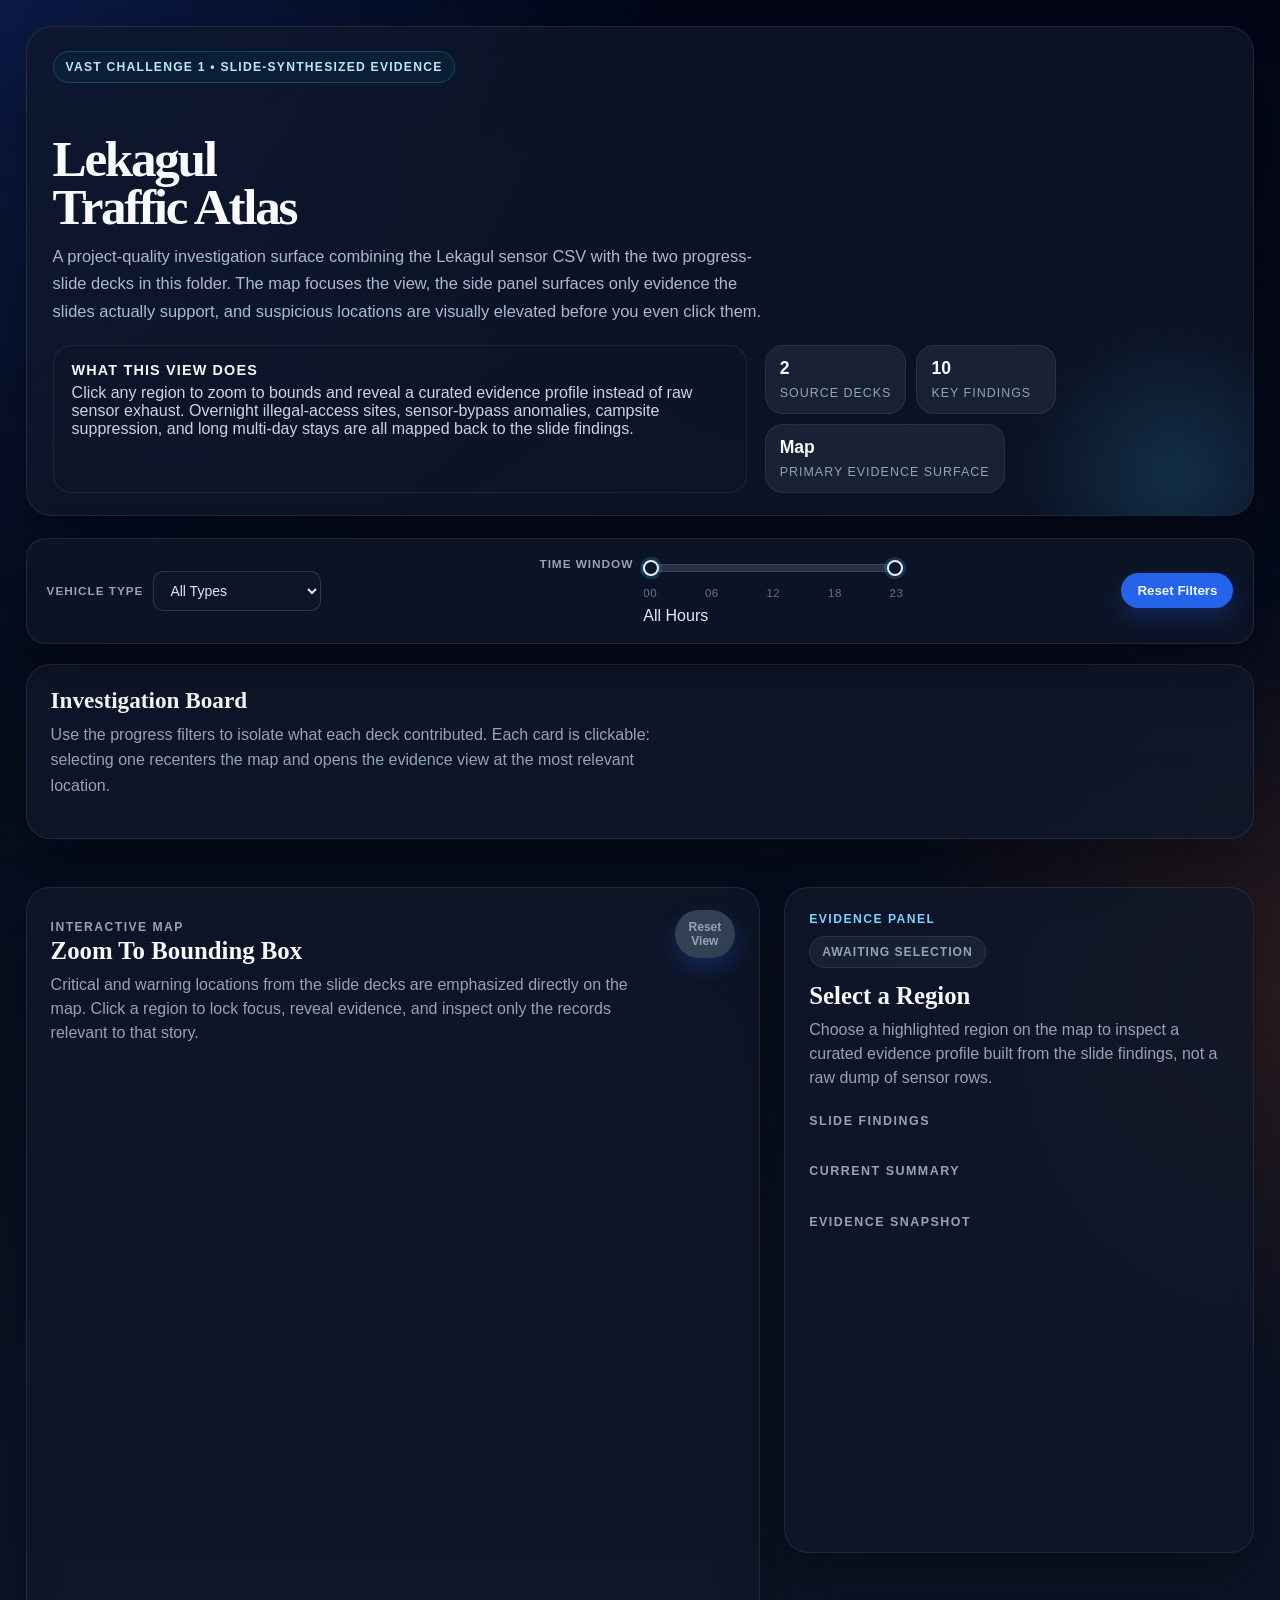
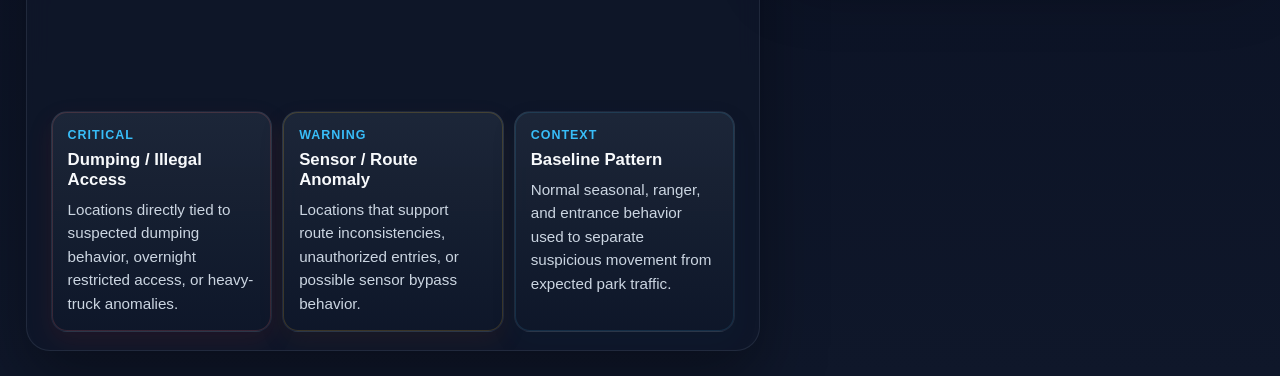
==== commit 51b6dfc3: "Update time filter and add calibrate file" ====
--- a/index.html
+++ b/index.html
@@ -6,31 +6,30 @@
     <script src="https://d3js.org/d3.v7.min.js"></script>
     <style>
         :root {
-            --bg-0: #07070a;
-            --bg-1: #151017;
-            --bg-2: rgba(24, 21, 28, 0.88);
-            --bg-3: rgba(40, 35, 46, 0.78);
-            --line-soft: rgba(214, 168, 79, 0.16);
-            --line-strong: rgba(214, 168, 79, 0.34);
-            --text-0: #fffaf0;
-            --text-1: #ece3d2;
-            --text-2: #b7a894;
-            --text-3: #817464;
-            --accent-blue: #49b6b2;
-            --accent-gold: #d6a84f;
-            --accent-orange: #c77a45;
-            --accent-red: #d94f5d;
-            --accent-plum: #7c2d4f;
-            --shadow-xl: 0 28px 70px rgba(0, 0, 0, 0.44);
+            --bg-0: #020617;
+            --bg-1: #0f172a;
+            --bg-2: rgba(15, 23, 42, 0.82);
+            --bg-3: rgba(30, 41, 59, 0.72);
+            --line-soft: rgba(148, 163, 184, 0.14);
+            --line-strong: rgba(148, 163, 184, 0.28);
+            --text-0: #f8fafc;
+            --text-1: #e2e8f0;
+            --text-2: #94a3b8;
+            --text-3: #64748b;
+            --accent-blue: #38bdf8;
+            --accent-gold: #fbbf24;
+            --accent-orange: #f97316;
+            --accent-red: #fb7185;
+            --shadow-xl: 0 28px 70px rgba(0, 0, 0, 0.38);
         }
         * { box-sizing: border-box; }
         body {
             margin: 0;
             padding: clamp(16px, 2vw, 28px);
             background:
-                radial-gradient(circle at top left, rgba(124, 45, 79, 0.32), transparent 30%),
-                radial-gradient(circle at right center, rgba(214, 168, 79, 0.16), transparent 26%),
-                linear-gradient(180deg, var(--bg-0) 0%, var(--bg-1) 58%, #0d1110 100%);
+                radial-gradient(circle at top left, rgba(37, 99, 235, 0.22), transparent 28%),
+                radial-gradient(circle at right center, rgba(249, 115, 22, 0.14), transparent 24%),
+                linear-gradient(180deg, var(--bg-0) 0%, var(--bg-1) 100%);
             font-family: "Avenir Next", "Segoe UI", "Helvetica Neue", sans-serif;
             display: flex;
             flex-direction: column;
@@ -38,7 +37,7 @@
             color: var(--text-1);
         }
         .controls {
-            background: rgba(24, 21, 28, 0.82);
+            background: rgba(15, 23, 42, 0.76);
             padding: 18px 20px;
             border-radius: 20px;
             box-shadow: 0 22px 55px rgba(0,0,0,0.28);
@@ -55,6 +54,101 @@
             gap: 10px;
             align-items: center;
         }
+        .control-group.time-window-group {
+            align-items: flex-start;
+        }
+        .time-window-control {
+            display: flex;
+            flex-direction: column;
+            gap: 8px;
+            min-width: 260px;
+        }
+        .time-window-slider {
+            position: relative;
+            width: 260px;
+            height: 22px;
+        }
+        .time-window-slider::before {
+            content: "";
+            position: absolute;
+            top: 50%;
+            left: 0;
+            right: 0;
+            height: 6px;
+            border-radius: 999px;
+            transform: translateY(-50%);
+            background: rgba(148, 163, 184, 0.2);
+            border: 1px solid rgba(148, 163, 184, 0.16);
+        }
+        .time-window-fill {
+            position: absolute;
+            top: 50%;
+            height: 6px;
+            border-radius: 999px;
+            transform: translateY(-50%);
+            background: linear-gradient(90deg, rgba(56, 189, 248, 0.9) 0%, rgba(37, 99, 235, 0.92) 100%);
+            box-shadow: 0 0 0 1px rgba(125, 211, 252, 0.18);
+            pointer-events: none;
+        }
+        .time-window-slider input[type="range"] {
+            position: absolute;
+            inset: 0;
+            width: 100%;
+            margin: 0;
+            padding: 0;
+            border: none;
+            border-radius: 0;
+            background: transparent;
+            appearance: none;
+            -webkit-appearance: none;
+            pointer-events: none;
+        }
+        .time-window-slider input[type="range"]::-webkit-slider-runnable-track {
+            height: 6px;
+            background: transparent;
+        }
+        .time-window-slider input[type="range"]::-moz-range-track {
+            height: 6px;
+            background: transparent;
+        }
+        .time-window-slider input[type="range"]::-webkit-slider-thumb {
+            appearance: none;
+            -webkit-appearance: none;
+            width: 16px;
+            height: 16px;
+            margin-top: -5px;
+            border-radius: 50%;
+            border: 2px solid #e0f2fe;
+            background: #0f172a;
+            box-shadow: 0 0 0 3px rgba(56, 189, 248, 0.2);
+            pointer-events: auto;
+            cursor: pointer;
+        }
+        .time-window-slider input[type="range"]::-moz-range-thumb {
+            width: 16px;
+            height: 16px;
+            border-radius: 50%;
+            border: 2px solid #e0f2fe;
+            background: #0f172a;
+            box-shadow: 0 0 0 3px rgba(56, 189, 248, 0.2);
+            pointer-events: auto;
+            cursor: pointer;
+        }
+        .time-window-slider input[type="range"]:hover::-webkit-slider-thumb,
+        .time-window-slider input[type="range"]:focus-visible::-webkit-slider-thumb {
+            box-shadow: 0 0 0 5px rgba(56, 189, 248, 0.28);
+        }
+        .time-window-slider input[type="range"]:hover::-moz-range-thumb,
+        .time-window-slider input[type="range"]:focus-visible::-moz-range-thumb {
+            box-shadow: 0 0 0 5px rgba(56, 189, 248, 0.28);
+        }
+        .time-window-ticks {
+            display: flex;
+            justify-content: space-between;
+            color: var(--text-3);
+            font-size: 0.72rem;
+            letter-spacing: 0.04em;
+        }
         .control-group label {
             font-weight: 700;
             color: var(--text-2);
@@ -64,64 +158,29 @@
         }
         select, input[type="range"] {
             padding: 10px 12px;
-            border: 1px solid rgba(214, 168, 79, 0.22);
+            border: 1px solid rgba(148, 163, 184, 0.24);
             border-radius: 10px;
             font-size: 14px;
             cursor: pointer;
-            background: rgba(16, 15, 18, 0.94);
+            background: rgba(15, 23, 42, 0.92);
             color: var(--text-1);
-            accent-color: var(--accent-gold);
         }
         select:hover, input[type="range"]:hover {
-            border-color: var(--accent-gold);
-        }
-        input[type="range"] {
-            padding-inline: 0;
-            height: 6px;
-            border: 0;
-            background: transparent;
-        }
-        input[type="range"]::-webkit-slider-runnable-track {
-            height: 6px;
-            border-radius: 999px;
-            background: linear-gradient(90deg, var(--accent-gold), var(--accent-red));
-        }
-        input[type="range"]::-webkit-slider-thumb {
-            appearance: none;
-            width: 18px;
-            height: 18px;
-            margin-top: -6px;
-            border-radius: 50%;
-            background: #fffaf0;
-            border: 3px solid var(--accent-gold);
-            box-shadow: 0 4px 12px rgba(0, 0, 0, 0.34);
-        }
-        input[type="range"]::-moz-range-track {
-            height: 6px;
-            border-radius: 999px;
-            background: linear-gradient(90deg, var(--accent-gold), var(--accent-red));
-        }
-        input[type="range"]::-moz-range-thumb {
-            width: 14px;
-            height: 14px;
-            border-radius: 50%;
-            background: #fffaf0;
-            border: 3px solid var(--accent-gold);
-            box-shadow: 0 4px 12px rgba(0, 0, 0, 0.34);
+            border-color: var(--accent-blue);
         }
         button {
             padding: 10px 16px;
-            background: linear-gradient(180deg, #a53852 0%, #7c2d4f 100%);
-            color: #fffaf0;
+            background: #2563eb;
+            color: #eff6ff;
             border: none;
             border-radius: 999px;
             cursor: pointer;
             font-weight: 700;
             transition: background 0.3s, transform 0.2s, box-shadow 0.2s;
-            box-shadow: 0 10px 22px rgba(124, 45, 79, 0.26);
+            box-shadow: 0 10px 22px rgba(37, 99, 235, 0.25);
         }
         button:hover {
-            background: linear-gradient(180deg, #bd425f 0%, #8f3158 100%);
+            background: #1d4ed8;
             transform: translateY(-1px);
         }
         .chart-container { 
@@ -135,7 +194,7 @@
         .tooltip {
             position: absolute;
             padding: 12px 14px;
-            background: rgba(16, 15, 18, 0.96);
+            background: rgba(15, 23, 42, 0.95);
             color: var(--text-0);
             border-radius: 12px;
             font-size: 13px;
@@ -156,7 +215,7 @@
             margin-bottom: 24px;
             padding: 22px 24px;
             border-radius: 24px;
-            background: linear-gradient(180deg, rgba(24, 21, 28, 0.9) 0%, rgba(18, 17, 20, 0.82) 100%);
+            background: linear-gradient(180deg, rgba(15, 23, 42, 0.84) 0%, rgba(15, 23, 42, 0.76) 100%);
             border: 1px solid var(--line-soft);
             box-shadow: var(--shadow-xl);
         }
@@ -188,7 +247,7 @@
             padding: 10px 14px;
             border-radius: 999px;
             border: 1px solid rgba(148, 163, 184, 0.14);
-            background: rgba(39, 36, 42, 0.84);
+            background: rgba(30, 41, 59, 0.78);
             color: var(--text-2);
             font-size: 0.82rem;
             font-weight: 800;
@@ -199,19 +258,19 @@
             box-shadow: none;
         }
         .progress-pill:hover {
-            background: rgba(59, 51, 58, 0.9);
+            background: rgba(51, 65, 85, 0.88);
             transform: translateY(-1px);
-            border-color: rgba(214, 168, 79, 0.32);
+            border-color: rgba(56, 189, 248, 0.28);
             color: var(--text-1);
         }
         .progress-pill.is-active {
-            background: linear-gradient(180deg, rgba(165, 56, 82, 0.94) 0%, rgba(124, 45, 79, 0.96) 100%);
+            background: linear-gradient(180deg, rgba(37, 99, 235, 0.84) 0%, rgba(30, 64, 175, 0.9) 100%);
             color: var(--text-0);
-            border-color: rgba(214, 168, 79, 0.36);
-            box-shadow: 0 12px 26px rgba(124, 45, 79, 0.28);
+            border-color: rgba(125, 211, 252, 0.3);
+            box-shadow: 0 12px 26px rgba(29, 78, 216, 0.26);
         }
         .progress-pill.is-active:hover {
-            background: linear-gradient(180deg, rgba(165, 56, 82, 0.94) 0%, rgba(124, 45, 79, 0.96) 100%);
+            background: linear-gradient(180deg, rgba(37, 99, 235, 0.84) 0%, rgba(30, 64, 175, 0.9) 100%);
             color: var(--text-0);
         }
         .finding-board {
@@ -222,29 +281,29 @@
         .board-card {
             padding: 16px 16px 15px 16px;
             border-radius: 18px;
-            background: linear-gradient(180deg, rgba(38, 34, 42, 0.92) 0%, rgba(18, 17, 20, 0.95) 100%);
+            background: linear-gradient(180deg, rgba(30, 41, 59, 0.88) 0%, rgba(15, 23, 42, 0.92) 100%);
             border: 1px solid rgba(148, 163, 184, 0.12);
             cursor: pointer;
             transition: transform 0.2s, border-color 0.2s, box-shadow 0.2s;
         }
         .board-card:hover {
             transform: translateY(-2px);
-            border-color: rgba(214, 168, 79, 0.22);
+            border-color: rgba(56, 189, 248, 0.18);
             box-shadow: 0 18px 32px rgba(0, 0, 0, 0.24);
         }
         .board-card.is-active {
-            border-color: rgba(214, 168, 79, 0.42);
-            box-shadow: 0 18px 34px rgba(124, 45, 79, 0.2);
+            border-color: rgba(125, 211, 252, 0.32);
+            box-shadow: 0 18px 34px rgba(37, 99, 235, 0.2);
             transform: translateY(-2px);
         }
         .board-card.is-critical {
-            box-shadow: inset 0 0 0 1px rgba(217, 79, 93, 0.18);
+            box-shadow: inset 0 0 0 1px rgba(251, 113, 133, 0.16);
         }
         .board-card.is-warning {
-            box-shadow: inset 0 0 0 1px rgba(214, 168, 79, 0.18);
+            box-shadow: inset 0 0 0 1px rgba(251, 191, 36, 0.16);
         }
         .board-card.is-context {
-            box-shadow: inset 0 0 0 1px rgba(73, 182, 178, 0.16);
+            box-shadow: inset 0 0 0 1px rgba(56, 189, 248, 0.12);
         }
         .board-meta {
             display: flex;
@@ -269,16 +328,16 @@
             text-transform: uppercase;
         }
         .board-tone.is-critical {
-            background: rgba(124, 45, 79, 0.42);
-            color: #ffd6de;
+            background: rgba(127, 29, 29, 0.36);
+            color: #fecdd3;
         }
         .board-tone.is-warning {
-            background: rgba(120, 83, 28, 0.36);
-            color: #f5d58a;
+            background: rgba(120, 53, 15, 0.34);
+            color: #fde68a;
         }
         .board-tone.is-context {
-            background: rgba(22, 91, 88, 0.36);
-            color: #b7f0ea;
+            background: rgba(8, 47, 73, 0.34);
+            color: #bae6fd;
         }
         .board-title {
             margin: 0 0 8px 0;
@@ -301,17 +360,17 @@
             color: var(--text-0);
         }
         .stat-box {
-            background: linear-gradient(160deg, rgba(84, 54, 91, 0.96) 0%, rgba(124, 45, 79, 0.92) 100%);
-            color: #fffaf0;
+            background: linear-gradient(160deg, rgba(29, 78, 216, 0.92) 0%, rgba(67, 56, 202, 0.88) 100%);
+            color: #eff6ff;
             padding: 20px 18px;
             border-radius: 18px;
             text-align: left;
             border: 1px solid rgba(255,255,255,0.08);
             box-shadow: var(--shadow-xl);
         }
-        .stat-box.alt1 { background: linear-gradient(160deg, rgba(142, 89, 32, 0.96) 0%, rgba(214, 168, 79, 0.82) 100%); color: #1b1309; }
-        .stat-box.alt2 { background: linear-gradient(160deg, rgba(22, 91, 88, 0.96) 0%, rgba(73, 182, 178, 0.78) 100%); }
-        .stat-box.alt3 { background: linear-gradient(160deg, rgba(19, 93, 62, 0.96) 0%, rgba(42, 130, 92, 0.82) 100%); }
+        .stat-box.alt1 { background: linear-gradient(160deg, rgba(190, 24, 93, 0.94) 0%, rgba(219, 39, 119, 0.88) 100%); }
+        .stat-box.alt2 { background: linear-gradient(160deg, rgba(15, 118, 110, 0.94) 0%, rgba(8, 145, 178, 0.88) 100%); }
+        .stat-box.alt3 { background: linear-gradient(160deg, rgba(22, 101, 52, 0.94) 0%, rgba(15, 118, 110, 0.88) 100%); }
         .stat-value {
             font-size: clamp(1.7rem, 2vw, 2.15rem);
             font-weight: 800;
@@ -331,25 +390,25 @@
             margin-bottom: 25px;
         }
         .gate-stat {
-            background: linear-gradient(180deg, rgba(40, 35, 46, 0.88) 0%, rgba(18, 17, 20, 0.86) 100%);
+            background: linear-gradient(180deg, rgba(30, 41, 59, 0.86) 0%, rgba(15, 23, 42, 0.82) 100%);
             padding: 16px;
             border-radius: 14px;
             border: 1px solid rgba(148, 163, 184, 0.14);
         }
-        .gate-stat strong { display: block; font-size: 1.4em; color: #fffaf0; }
-        .gate-stat-label { font-size: 0.9em; color: #b7a894; margin-top: 5px; }
+        .gate-stat strong { display: block; font-size: 1.4em; color: #f8fafc; }
+        .gate-stat-label { font-size: 0.9em; color: #94a3b8; margin-top: 5px; }
         .data-table {
             width: 100%;
             border-collapse: collapse;
             margin-top: 15px;
-            color: #ece3d2;
+            color: #e2e8f0;
             overflow: hidden;
             border-radius: 14px;
             border: 1px solid var(--line-soft);
         }
         .data-table th {
-            background: linear-gradient(180deg, rgba(124, 45, 79, 0.96) 0%, rgba(84, 54, 91, 0.94) 100%);
-            color: #fffaf0;
+            background: linear-gradient(180deg, rgba(30, 64, 175, 0.96) 0%, rgba(29, 78, 216, 0.92) 100%);
+            color: #eff6ff;
             padding: 12px;
             text-align: left;
             font-weight: 600;
@@ -383,10 +442,48 @@
         .map-layer {
             transition: stroke-width 0.25s;
         }
+        .location-point {
+            fill: #f97316;
+            fill-opacity: 0.72;
+            stroke: rgba(226,232,240,0.95);
+            stroke-width: 2;
+            filter: drop-shadow(0 0 10px rgba(249, 115, 22, 0.24));
+        }
+        .location-point.is-muted {
+            fill: #475569;
+            fill-opacity: 0.4;
+            stroke: rgba(148,163,184,0.8);
+            filter: none;
+        }
+        .location-point.is-active {
+            fill: #fbbf24;
+            fill-opacity: 0.98;
+            stroke: #f8fafc;
+            stroke-width: 3;
+            filter: drop-shadow(0 0 18px rgba(251, 191, 36, 0.48));
+        }
+        .location-point.tone-critical { fill: #fb7185; }
+        .location-point.tone-warning { fill: #f59e0b; }
+        .location-point.tone-context { fill: #38bdf8; }
+        .signal-ring {
+            fill: none;
+            stroke-width: 2;
+            opacity: 0.45;
+            pointer-events: none;
+            transform-origin: center;
+            animation: pulseRing 2.8s ease-in-out infinite;
+        }
+        .signal-ring.tone-critical {
+            stroke: rgba(251, 113, 133, 0.92);
+        }
+        .signal-ring.tone-warning {
+            stroke: rgba(245, 158, 11, 0.76);
+            animation-duration: 3.4s;
+        }
         .location-label {
             font-size: 11px;
             font-weight: 700;
-            fill: #fffaf0;
+            fill: #f8fafc;
             paint-order: stroke;
             stroke: rgba(15,23,42,0.95);
             stroke-width: 3px;
@@ -407,25 +504,22 @@
         }
         .zoom-btn {
             padding: 10px 14px;
-            background: linear-gradient(180deg, #a53852 0%, #7c2d4f 100%);
-            color: #fffaf0;
+            background: #2563eb;
+            color: #eff6ff;
             border: none;
             border-radius: 999px;
             cursor: pointer;
             font-weight: 600;
             font-size: 12px;
-            min-width: 96px;
-            white-space: nowrap;
-            flex-shrink: 0;
             transition: background 0.2s;
         }
         .zoom-btn:hover {
-            background: linear-gradient(180deg, #bd425f 0%, #8f3158 100%);
+            background: #1d4ed8;
         }
         .zoom-btn:disabled {
-            background: rgba(62, 55, 64, 0.9);
+            background: #334155;
             cursor: not-allowed;
-            color: #b7a894;
+            color: #94a3b8;
         }
         #map-container {
             position: relative;
@@ -443,7 +537,7 @@
             aspect-ratio: 1 / 1;
             max-height: min(78vh, 1040px);
             margin: 0 auto;
-            background: linear-gradient(180deg, #111111 0%, #0d1412 100%);
+            background: linear-gradient(180deg, #0f172a 0%, #111827 100%);
             box-shadow:
                 inset 0 0 0 1px rgba(148, 163, 184, 0.12),
                 0 24px 44px rgba(0, 0, 0, 0.28);
@@ -459,7 +553,7 @@
             padding: 24px 26px 22px 26px;
             border-radius: 26px;
             background:
-                linear-gradient(145deg, rgba(24, 21, 28, 0.9) 0%, rgba(16, 15, 18, 0.72) 100%);
+                linear-gradient(145deg, rgba(15, 23, 42, 0.82) 0%, rgba(15, 23, 42, 0.62) 100%);
             border: 1px solid var(--line-soft);
             box-shadow: var(--shadow-xl);
             position: relative;
@@ -472,7 +566,7 @@
             width: 320px;
             height: 320px;
             border-radius: 50%;
-            background: radial-gradient(circle, rgba(214, 168, 79, 0.18) 0%, transparent 68%);
+            background: radial-gradient(circle, rgba(56, 189, 248, 0.16) 0%, transparent 68%);
         }
         .hero h1 {
             font-family: "Iowan Old Style", "Palatino Linotype", serif;
@@ -486,7 +580,7 @@
         .hero p {
             margin: 0;
             max-width: 78ch;
-            color: #c7bba8;
+            color: #a9bad0;
             font-size: 1.03rem;
             line-height: 1.65;
         }
@@ -497,9 +591,9 @@
             padding: 8px 12px;
             margin-bottom: 18px;
             border-radius: 999px;
-            border: 1px solid rgba(214, 168, 79, 0.32);
-            background: rgba(83, 58, 24, 0.28);
-            color: #f5d58a;
+            border: 1px solid rgba(56, 189, 248, 0.24);
+            background: rgba(8, 47, 73, 0.36);
+            color: #bae6fd;
             font-size: 0.76rem;
             font-weight: 800;
             letter-spacing: 0.1em;
@@ -516,9 +610,9 @@
         .hero-note {
             padding: 16px 18px;
             border-radius: 18px;
-            background: rgba(15, 14, 17, 0.58);
+            background: rgba(15, 23, 42, 0.56);
             border: 1px solid rgba(148, 163, 184, 0.12);
-            color: #d7cdbc;
+            color: #cbd5e1;
         }
         .hero-note strong {
             display: block;
@@ -538,7 +632,7 @@
             padding: 12px 14px;
             min-width: 140px;
             border-radius: 18px;
-            background: rgba(40, 35, 46, 0.78);
+            background: rgba(30, 41, 59, 0.72);
             border: 1px solid rgba(148, 163, 184, 0.12);
         }
         .overview-chip strong {
@@ -554,7 +648,7 @@
             text-transform: uppercase;
         }
         .control-bar {
-            background: rgba(24, 21, 28, 0.84);
+            background: rgba(15, 23, 42, 0.78);
             backdrop-filter: blur(10px);
             border: 1px solid rgba(148, 163, 184, 0.14);
             border-radius: 20px;
@@ -567,7 +661,7 @@
             align-items: start;
         }
         .map-panel, .detail-panel {
-            background: rgba(24, 21, 28, 0.84);
+            background: rgba(15, 23, 42, 0.8);
             backdrop-filter: blur(12px);
             border: 1px solid rgba(148, 163, 184, 0.14);
             border-radius: 24px;
@@ -584,17 +678,17 @@
         .panel-header h2, .detail-panel h2 {
             margin: 0;
             font-size: 1.55rem;
-            color: #fffaf0;
+            color: #f8fafc;
             font-family: "Iowan Old Style", "Palatino Linotype", serif;
         }
         .panel-header p, .detail-copy {
             margin: 8px 0 0 0;
-            color: #b7a894;
+            color: #94a3b8;
             line-height: 1.5;
         }
         .panel-kicker {
             margin: 0 0 10px 0;
-            color: #d6a84f;
+            color: #7dd3fc;
             font-size: 0.76rem;
             font-weight: 800;
             text-transform: uppercase;
@@ -617,7 +711,7 @@
             font-size: 0.78rem;
             letter-spacing: 0.12em;
             text-transform: uppercase;
-            color: #b7a894;
+            color: #94a3b8;
             font-weight: 800;
         }
         .detail-status {
@@ -628,7 +722,7 @@
             margin: 0 0 14px 0;
             border-radius: 999px;
             border: 1px solid rgba(148, 163, 184, 0.14);
-            background: rgba(40, 35, 46, 0.72);
+            background: rgba(30, 41, 59, 0.66);
             color: var(--text-2);
             font-size: 0.76rem;
             font-weight: 800;
@@ -636,19 +730,19 @@
             text-transform: uppercase;
         }
         .detail-status.is-critical {
-            color: #ffd6de;
-            border-color: rgba(217, 79, 93, 0.28);
-            background: rgba(124, 45, 79, 0.24);
+            color: #fecdd3;
+            border-color: rgba(251, 113, 133, 0.2);
+            background: rgba(127, 29, 29, 0.2);
         }
         .detail-status.is-warning {
-            color: #f5d58a;
-            border-color: rgba(214, 168, 79, 0.28);
-            background: rgba(120, 83, 28, 0.2);
+            color: #fde68a;
+            border-color: rgba(251, 191, 36, 0.2);
+            background: rgba(120, 53, 15, 0.18);
         }
         .detail-status.is-context {
-            color: #b7f0ea;
-            border-color: rgba(73, 182, 178, 0.26);
-            background: rgba(22, 91, 88, 0.2);
+            color: #bae6fd;
+            border-color: rgba(56, 189, 248, 0.18);
+            background: rgba(8, 47, 73, 0.18);
         }
         .findings-grid {
             display: grid;
@@ -659,59 +753,21 @@
             padding-top: 0;
             min-height: auto;
         }
-        .site-legend {
-            display: flex;
-            flex-wrap: wrap;
+        .legend-grid {
+            grid-template-columns: repeat(3, minmax(0, 1fr));
             gap: 10px;
-        }
-        .site-legend-item {
-            display: inline-flex;
-            align-items: center;
-            gap: 8px;
-            padding: 8px 10px;
-            border-radius: 999px;
-            background: #f9fafb;
-            border: 1px solid #e5e7eb;
-            color: #374151;
-            font-size: 0.78rem;
-            font-weight: 800;
-            letter-spacing: 0.02em;
-        }
-        .site-symbol {
-            width: 14px;
-            height: 14px;
-            display: inline-block;
-            border: 2px solid #ffffff;
-            border-radius: 50%;
-            box-shadow: 0 0 0 1px rgba(17, 24, 39, 0.16);
-            flex: 0 0 auto;
-        }
-        .site-symbol.camping {
-            background: #16a34a;
-        }
-        .site-symbol.entrance {
-            background: #2563eb;
-        }
-        .site-symbol.restricted {
-            background: #e11d48;
-        }
-        .site-symbol.ranger {
-            background: #7c3aed;
-        }
-        .site-symbol.general {
-            background: #f59e0b;
         }
         .finding-card {
             padding: 16px 16px 15px 16px;
             border-radius: 16px;
-            background: linear-gradient(180deg, rgba(40, 35, 46, 0.92) 0%, rgba(18, 17, 20, 0.96) 100%);
+            background: linear-gradient(180deg, rgba(30, 41, 59, 0.9) 0%, rgba(15, 23, 42, 0.94) 100%);
             border: 1px solid rgba(148, 163, 184, 0.12);
             position: relative;
             overflow: hidden;
         }
         .finding-kicker {
             margin: 0 0 8px 0;
-            color: #49b6b2;
+            color: #38bdf8;
             font-size: 0.78rem;
             font-weight: 700;
             letter-spacing: 0.08em;
@@ -719,28 +775,28 @@
         }
         .finding-title {
             margin: 0 0 8px 0;
-            color: #fffaf0;
+            color: #f8fafc;
             font-size: 1.05rem;
         }
         .finding-body {
             margin: 0;
-            color: #d7cdbc;
+            color: #cbd5e1;
             line-height: 1.55;
             font-size: 0.95rem;
         }
         .finding-meta {
             margin-top: 12px;
-            color: #b7a894;
+            color: #94a3b8;
             font-size: 0.82rem;
         }
         .finding-card.is-critical {
-            box-shadow: inset 0 0 0 1px rgba(217, 79, 93, 0.22), 0 10px 24px rgba(124, 45, 79, 0.18);
+            box-shadow: inset 0 0 0 1px rgba(248, 113, 113, 0.18), 0 10px 24px rgba(127, 29, 29, 0.16);
         }
         .finding-card.is-warning {
-            box-shadow: inset 0 0 0 1px rgba(214, 168, 79, 0.24), 0 10px 24px rgba(120, 83, 28, 0.14);
+            box-shadow: inset 0 0 0 1px rgba(251, 191, 36, 0.18), 0 10px 24px rgba(120, 53, 15, 0.12);
         }
         .finding-card.is-context {
-            box-shadow: inset 0 0 0 1px rgba(73, 182, 178, 0.2), 0 10px 24px rgba(22, 91, 88, 0.12);
+            box-shadow: inset 0 0 0 1px rgba(56, 189, 248, 0.14), 0 10px 24px rgba(8, 47, 73, 0.1);
         }
         .feature-cell {
             fill: rgba(148, 163, 184, 0.05);
@@ -750,446 +806,25 @@
             transition: fill 0.25s, opacity 0.25s, stroke 0.25s;
         }
         .feature-cell:hover {
-            fill: rgba(214, 168, 79, 0.18);
+            fill: rgba(249, 115, 22, 0.18);
         }
         .feature-cell.tone-critical {
-            fill: rgba(124, 45, 79, 0.18);
+            fill: rgba(190, 24, 93, 0.12);
         }
         .feature-cell.tone-warning {
-            fill: rgba(214, 168, 79, 0.14);
+            fill: rgba(217, 119, 6, 0.1);
         }
         .feature-cell.tone-context {
-            fill: rgba(73, 182, 178, 0.12);
+            fill: rgba(14, 165, 233, 0.08);
         }
         .feature-cell.is-active {
-            fill: rgba(214, 168, 79, 0.3);
+            fill: rgba(245, 158, 11, 0.28);
             stroke: rgba(248,250,252,0.85);
         }
         .feature-cell.is-muted {
             fill: rgba(51, 65, 85, 0.22);
             opacity: 0.45;
         }
-        .analytics-panel {
-            margin-bottom: 24px;
-            padding: 22px 24px 24px 24px;
-            border-radius: 24px;
-            background: rgba(24, 21, 28, 0.84);
-            border: 1px solid rgba(148, 163, 184, 0.14);
-            box-shadow: var(--shadow-xl);
-        }
-        .analytics-header {
-            display: flex;
-            justify-content: space-between;
-            gap: 20px;
-            align-items: flex-start;
-            margin-bottom: 18px;
-        }
-        .analytics-header h2 {
-            margin: 0;
-            color: var(--text-0);
-            font-family: "Iowan Old Style", "Palatino Linotype", serif;
-            font-size: 1.55rem;
-        }
-        .analytics-header p {
-            margin: 8px 0 0 0;
-            color: var(--text-2);
-            line-height: 1.5;
-            max-width: 78ch;
-        }
-        .analytics-grid {
-            display: grid;
-            grid-template-columns: minmax(0, 1.25fr) minmax(320px, 0.9fr) minmax(320px, 0.9fr);
-            gap: 16px;
-            align-items: stretch;
-        }
-        .analytics-card {
-            min-width: 0;
-            padding: 16px;
-            border-radius: 16px;
-            background: linear-gradient(180deg, rgba(40, 35, 46, 0.9) 0%, rgba(18, 17, 20, 0.94) 100%);
-            border: 1px solid rgba(148, 163, 184, 0.12);
-        }
-        .analytics-card h3 {
-            margin: 0 0 6px 0;
-            color: var(--text-0);
-            font-size: 1rem;
-        }
-        .analytics-card p {
-            margin: 0 0 12px 0;
-            color: var(--text-2);
-            font-size: 0.88rem;
-            line-height: 1.45;
-        }
-        .analytics-card svg {
-            width: 100%;
-            height: auto;
-            overflow: visible;
-        }
-        .axis text {
-            fill: #b7a894;
-            font-size: 11px;
-        }
-        .axis path, .axis line {
-            stroke: rgba(214, 168, 79, 0.18);
-        }
-        .chart-label {
-            fill: #ece3d2;
-            font-size: 12px;
-            font-weight: 700;
-        }
-        .chart-muted {
-            fill: #b7a894;
-            font-size: 11px;
-        }
-        .chart-empty {
-            fill: #817464;
-            font-size: 14px;
-            text-anchor: middle;
-        }
-        /* Simple light presentation theme */
-        :root {
-            --bg-0: #ffffff;
-            --bg-1: #f6f7f9;
-            --bg-2: rgba(255, 255, 255, 0.96);
-            --bg-3: rgba(243, 244, 246, 0.92);
-            --line-soft: rgba(17, 24, 39, 0.12);
-            --line-strong: rgba(17, 24, 39, 0.24);
-            --text-0: #111827;
-            --text-1: #1f2937;
-            --text-2: #6b7280;
-            --text-3: #9ca3af;
-            --accent-blue: #111827;
-            --accent-gold: #111827;
-            --accent-orange: #4b5563;
-            --accent-red: #111827;
-            --accent-plum: #111827;
-            --shadow-xl: 0 18px 44px rgba(17, 24, 39, 0.08);
-        }
-        body {
-            background: #ffffff;
-            color: var(--text-1);
-        }
-        .hero,
-        .controls,
-        .briefing-panel,
-        .analytics-panel,
-        .map-panel,
-        .detail-panel {
-            background: #ffffff;
-            border: 1px solid #e5e7eb;
-            box-shadow: 0 16px 36px rgba(17, 24, 39, 0.07);
-        }
-        .hero::before {
-            display: none;
-        }
-        .hero p,
-        .panel-header p,
-        .detail-copy,
-        .briefing-header p,
-        .analytics-header p,
-        .analytics-card p,
-        .finding-body,
-        .board-body,
-        .hero-note {
-            color: #4b5563;
-        }
-        .hero h1,
-        .briefing-header h2,
-        .analytics-header h2,
-        .panel-header h2,
-        .detail-panel h2,
-        .board-title,
-        .finding-title,
-        .overview-chip strong,
-        .gate-stat strong {
-            color: #111827;
-        }
-        .stat-box .stat-value,
-        .stat-box .stat-label,
-        .stat-box.alt1 .stat-value,
-        .stat-box.alt1 .stat-label,
-        .stat-box.alt2 .stat-value,
-        .stat-box.alt2 .stat-label,
-        .stat-box.alt3 .stat-value,
-        .stat-box.alt3 .stat-label {
-            color: #ffffff;
-        }
-        .hero-eyebrow,
-        .panel-kicker,
-        .finding-kicker {
-            color: #111827;
-            background: #f3f4f6;
-            border-color: #e5e7eb;
-        }
-        .panel-kicker {
-            display: inline-flex;
-            padding: 4px 8px;
-            border-radius: 4px;
-        }
-        .finding-kicker {
-            background: transparent;
-            border: 0;
-            padding: 0;
-        }
-        .hero-note,
-        .overview-chip,
-        .board-card,
-        .finding-card,
-        .analytics-card,
-        .gate-stat,
-        .detail-status {
-            background: #f9fafb;
-            border: 1px solid #e5e7eb;
-            box-shadow: none;
-        }
-        select,
-        input[type="range"] {
-            background: #ffffff;
-            color: #111827;
-            border-color: #d1d5db;
-        }
-        input[type="range"]::-webkit-slider-runnable-track,
-        input[type="range"]::-moz-range-track {
-            background: #d1d5db;
-        }
-        input[type="range"]::-webkit-slider-thumb {
-            background: #111827;
-            border-color: #111827;
-        }
-        input[type="range"]::-moz-range-thumb {
-            background: #111827;
-            border-color: #111827;
-        }
-        button,
-        .zoom-btn,
-        .progress-pill.is-active,
-        .progress-pill.is-active:hover {
-            background: #2563eb;
-            color: #ffffff;
-            border-color: #2563eb;
-            box-shadow: 0 10px 20px rgba(37, 99, 235, 0.16);
-        }
-        button:hover,
-        .zoom-btn:hover {
-            background: #1d4ed8;
-        }
-        .zoom-btn:disabled {
-            background: #6b7280;
-            color: #ffffff;
-            box-shadow: none;
-        }
-        .progress-pill,
-        .progress-pill:hover {
-            background: #f3f4f6;
-            color: #374151;
-            border-color: #e5e7eb;
-        }
-        .stat-box,
-        .stat-box.alt1 {
-            background: linear-gradient(135deg, #1d4ed8 0%, #2563eb 100%);
-            color: #ffffff;
-            border: 1px solid rgba(37, 99, 235, 0.18);
-            box-shadow: 0 12px 26px rgba(37, 99, 235, 0.13);
-        }
-        .stat-box.alt1 {
-            background: linear-gradient(135deg, #be123c 0%, #e11d48 100%);
-            border-color: rgba(225, 29, 72, 0.18);
-            box-shadow: 0 12px 26px rgba(225, 29, 72, 0.13);
-        }
-        .stat-box.alt2 {
-            background: linear-gradient(135deg, #0f766e 0%, #14b8a6 100%);
-            border-color: rgba(20, 184, 166, 0.18);
-            box-shadow: 0 12px 26px rgba(20, 184, 166, 0.13);
-        }
-        .stat-box.alt3 {
-            background: linear-gradient(135deg, #b45309 0%, #f59e0b 100%);
-            border-color: rgba(245, 158, 11, 0.22);
-            box-shadow: 0 12px 26px rgba(245, 158, 11, 0.14);
-        }
-        .board-tone,
-        .detail-status {
-            background: #ffffff;
-            color: #111827;
-            border: 1px solid #d1d5db;
-        }
-        .board-tone.is-critical,
-        .detail-status.is-critical {
-            background: #fff1f2;
-            color: #be123c;
-            border-color: #fecdd3;
-        }
-        .board-tone.is-warning,
-        .detail-status.is-warning {
-            background: #fffbeb;
-            color: #92400e;
-            border-color: #fde68a;
-        }
-        .board-tone.is-context,
-        .detail-status.is-context {
-            background: #ecfeff;
-            color: #0f766e;
-            border-color: #a5f3fc;
-        }
-        .detail-section-title,
-        .finding-meta,
-        .board-source,
-        .overview-chip span,
-        .gate-stat-label {
-            color: #6b7280;
-        }
-        .board-card.is-critical,
-        .finding-card.is-critical,
-        .feature-cell.tone-critical {
-            box-shadow: inset 3px 0 0 #e11d48;
-        }
-        .board-card.is-warning,
-        .finding-card.is-warning,
-        .feature-cell.tone-warning {
-            box-shadow: inset 3px 0 0 #f59e0b;
-        }
-        .board-card.is-context,
-        .finding-card.is-context,
-        .feature-cell.tone-context {
-            box-shadow: inset 3px 0 0 #14b8a6;
-        }
-        .board-card:hover,
-        .board-card.is-active {
-            border-color: #111827;
-            box-shadow: none;
-        }
-        .map-svg {
-            background: #f9fafb;
-            box-shadow: inset 0 0 0 1px #e5e7eb;
-        }
-        .feature-cell,
-        .feature-cell.tone-context {
-            fill: rgba(17, 24, 39, 0.05);
-            stroke: rgba(17, 24, 39, 0.2);
-        }
-        .feature-cell.tone-critical {
-            fill: rgba(225, 29, 72, 0.1);
-            stroke: rgba(225, 29, 72, 0.36);
-        }
-        .feature-cell.tone-warning {
-            fill: rgba(245, 158, 11, 0.1);
-            stroke: rgba(245, 158, 11, 0.38);
-        }
-        .feature-cell.tone-context {
-            fill: rgba(20, 184, 166, 0.08);
-            stroke: rgba(20, 184, 166, 0.32);
-        }
-        .feature-cell:hover,
-        .feature-cell.is-active {
-            fill: rgba(17, 24, 39, 0.14);
-            stroke: #111827;
-        }
-        .location-label {
-            fill: #111827;
-            stroke: #ffffff;
-        }
-        .location-marker {
-            fill-opacity: 0.88;
-            stroke: #ffffff;
-            stroke-width: 2.6;
-            vector-effect: non-scaling-stroke;
-            filter: drop-shadow(0 1px 3px rgba(17, 24, 39, 0.22));
-            transition: opacity 0.2s, fill 0.2s, stroke 0.2s, transform 0.2s;
-        }
-        .location-marker.site-camping {
-            fill: #16a34a;
-            stroke: #bbf7d0;
-        }
-        .location-marker.site-entrance {
-            fill: #2563eb;
-            stroke: #bfdbfe;
-        }
-        .location-marker.site-restricted {
-            fill: #e11d48;
-            stroke: #fecdd3;
-        }
-        .location-marker.site-ranger {
-            fill: #7c3aed;
-            stroke: #ddd6fe;
-        }
-        .location-marker.site-base {
-            fill: #0f766e;
-            stroke: #99f6e4;
-        }
-        .location-marker.site-general {
-            fill: #f59e0b;
-            stroke: #fde68a;
-        }
-        .location-marker.tone-critical {
-            stroke: #7f1d1d;
-            stroke-width: 3.2;
-        }
-        .location-marker.tone-warning {
-            stroke: #78350f;
-        }
-        .location-marker.tone-context {
-            stroke: #115e59;
-        }
-        .location-marker.is-muted {
-            opacity: 0.28;
-            filter: none;
-        }
-        .location-marker.is-active {
-            opacity: 1;
-            stroke: #111827;
-            stroke-width: 3.6;
-            filter: drop-shadow(0 3px 7px rgba(17, 24, 39, 0.3));
-        }
-        .location-code {
-            fill: #ffffff;
-            font-size: 7.5px;
-            font-weight: 900;
-            letter-spacing: 0;
-            paint-order: stroke;
-            stroke: rgba(17, 24, 39, 0.46);
-            stroke-width: 1.6px;
-            stroke-linejoin: round;
-            pointer-events: none;
-            opacity: 0;
-        }
-        .location-code.is-muted {
-            opacity: 0;
-        }
-        .location-code.is-active,
-        .location-code.is-visible {
-            opacity: 1;
-        }
-        .data-table {
-            color: #1f2937;
-            border-color: #e5e7eb;
-        }
-        .data-table th {
-            background: #111827;
-            color: #ffffff;
-        }
-        .data-table td {
-            border-bottom-color: #e5e7eb;
-        }
-        .data-table tr:hover,
-        .data-table tr:nth-child(even) {
-            background: #f9fafb;
-        }
-        .axis text,
-        .chart-muted,
-        .chart-empty {
-            fill: #6b7280;
-        }
-        .axis path,
-        .axis line {
-            stroke: #d1d5db;
-        }
-        .chart-label {
-            fill: #111827;
-        }
-        .tooltip {
-            background: #111827;
-            color: #ffffff;
-            border-color: #111827;
-        }
         @media (min-width: 1600px) {
             .map-layout {
                 grid-template-columns: minmax(980px, 1.7fr) minmax(380px, 0.7fr);
@@ -1219,10 +854,10 @@
             .gate-stats {
                 grid-template-columns: repeat(2, 1fr);
             }
+            .legend-grid {
+                grid-template-columns: 1fr;
+            }
             .finding-board {
-                grid-template-columns: 1fr;
-            }
-            .analytics-grid {
                 grid-template-columns: 1fr;
             }
             .map-stage, .detail-panel {
@@ -1246,6 +881,11 @@
                 flex-direction: column;
                 align-items: flex-start;
             }
+            .time-window-control,
+            .time-window-slider {
+                width: 100%;
+                min-width: 0;
+            }
             .stats {
                 grid-template-columns: 1fr;
             }
@@ -1255,6 +895,16 @@
             .panel-header {
                 flex-direction: column;
                 align-items: flex-start;
+            }
+        }
+        @keyframes pulseRing {
+            0%, 100% {
+                opacity: 0.18;
+                transform: scale(0.92);
+            }
+            50% {
+                opacity: 0.55;
+                transform: scale(1.08);
             }
         }
     </style>
@@ -1264,11 +914,11 @@
         <div class="hero">
             <div class="hero-eyebrow">VAST Challenge 1 • Slide-Synthesized Evidence</div>
             <h1>Lekagul Traffic Atlas</h1>
-            <p>A focused investigation dashboard for the Lekagul Preserve sensor records. It combines the raw CSV with findings from the two progress decks, then turns the traffic logs into a clear story about unusual restricted access, possible dumping activity, and the baseline patterns that make those anomalies stand out.</p>
+            <p>A project-quality investigation surface combining the Lekagul sensor CSV with the two progress-slide decks in this folder. The map focuses the view, the side panel surfaces only evidence the slides actually support, and suspicious locations are visually elevated before you even click them.</p>
             <div class="hero-subgrid">
                 <div class="hero-note">
-                    <strong>Main Argument</strong>
-                    The strongest evidence points to repeated non-ranger activity near restricted gates and Ranger-Stop 3, especially during the Tuesday/Thursday overnight window. The dashboard is organized so you can move from summary findings, to traffic patterns, to the exact map locations supporting that claim.
+                    <strong>What This View Does</strong>
+                    Click any region to zoom to bounds and reveal a curated evidence profile instead of raw sensor exhaust. Overnight illegal-access sites, sensor-bypass anomalies, campsite suppression, and long multi-day stays are all mapped back to the slide findings.
                 </div>
                 <div class="overview-chips" id="overview-chips">
                     <div class="overview-chip"><strong>2</strong><span>Source Decks</span></div>
@@ -1287,15 +937,28 @@
                     <option value="2">Type 2 (Vans)</option>
                     <option value="2P">Type 2P (Vans+)</option>
                     <option value="3">Type 3 (Minibus)</option>
-                    <option value="4">Type 4 (Heavy Truck)</option>
+                    <option value="4">Type 4 (Bus)</option>
                     <option value="5">Type 5 (Coach)</option>
                     <option value="6">Type 6 (Articulated)</option>
                 </select>
             </div>
-            <div class="control-group">
-                <label for="time-range">Hour</label>
-                <input type="range" id="time-range" min="0" max="24" value="24">
-                <span id="time-display">All Hours</span>
+            <div class="control-group time-window-group">
+                <label for="time-start">Time Window</label>
+                <div class="time-window-control">
+                    <div class="time-window-slider">
+                        <div class="time-window-fill" id="time-window-fill"></div>
+                        <input type="range" id="time-start" min="0" max="23" value="0" aria-label="Start hour">
+                        <input type="range" id="time-end" min="0" max="23" value="23" aria-label="End hour">
+                    </div>
+                    <div class="time-window-ticks">
+                        <span>00</span>
+                        <span>06</span>
+                        <span>12</span>
+                        <span>18</span>
+                        <span>23</span>
+                    </div>
+                    <span id="time-display">All Hours</span>
+                </div>
             </div>
             <button id="reset-btn">Reset Filters</button>
         </div>
@@ -1313,51 +976,34 @@
 
         <div class="stats" id="stats-container"></div>
 
-        <section class="analytics-panel">
-            <div class="analytics-header">
-                <div>
-                    <p class="panel-kicker">Traffic Pattern Overview</p>
-                    <h2>Filtered Sensor Behavior</h2>
-                    <p>These charts respond to the vehicle and hour filters, making it easier to explain whether a selected pattern is normal preserve traffic, ranger baseline behavior, or part of the overnight suspicious window.</p>
-                </div>
-            </div>
-            <div class="analytics-grid">
-                <article class="analytics-card">
-                    <h3>Day and Hour Density</h3>
-                    <p>Brighter cells mark the busiest filtered periods; outlined cells show the Tuesday/Thursday 2am-5am investigation window.</p>
-                    <div id="hour-day-heatmap"></div>
-                </article>
-                <article class="analytics-card">
-                    <h3>Vehicle Mix</h3>
-                    <p>Distribution of vehicle types in the current filtered view.</p>
-                    <div id="vehicle-mix-chart"></div>
-                </article>
-                <article class="analytics-card">
-                    <h3>Top Sensor Locations</h3>
-                    <p>The busiest locations under the active filters, sorted by detection count.</p>
-                    <div id="top-location-chart"></div>
-                </article>
-            </div>
-        </section>
-
         <div class="map-layout">
             <section class="map-panel">
                 <div class="panel-header">
                     <div>
                         <p class="panel-kicker">Interactive Map</p>
-                        <h2>Evidence Map</h2>
-                        <p>Each node sits on the matching gate, entrance, campsite, or ranger location from the labeled preserve map. Click a region to zoom in, reveal the location label, and inspect only the records relevant to that site.</p>
+                        <h2>Zoom To Bounding Box</h2>
+                        <p>Critical and warning locations from the slide decks are emphasized directly on the map. Click a region to lock focus, reveal evidence, and inspect only the records relevant to that story.</p>
                     </div>
                     <button class="zoom-btn" id="zoomResetBtn" disabled>Reset View</button>
                 </div>
                 <div id="map-container" class="chart-container map-stage"></div>
                 <div class="map-stage legend-strip">
-                    <div class="site-legend" aria-label="Map marker legend">
-                        <span class="site-legend-item"><span class="site-symbol camping"></span>Camping</span>
-                        <span class="site-legend-item"><span class="site-symbol entrance"></span>Entrance</span>
-                        <span class="site-legend-item"><span class="site-symbol restricted"></span>Restricted Gate</span>
-                        <span class="site-legend-item"><span class="site-symbol ranger"></span>Ranger Stop/Base</span>
-                        <span class="site-legend-item"><span class="site-symbol general"></span>General Gate</span>
+                    <div class="findings-grid legend-grid">
+                        <article class="finding-card is-critical">
+                            <p class="finding-kicker">Critical</p>
+                            <h3 class="finding-title">Dumping / Illegal Access</h3>
+                            <p class="finding-body">Locations directly tied to suspected dumping behavior, overnight restricted access, or heavy-truck anomalies.</p>
+                        </article>
+                        <article class="finding-card is-warning">
+                            <p class="finding-kicker">Warning</p>
+                            <h3 class="finding-title">Sensor / Route Anomaly</h3>
+                            <p class="finding-body">Locations that support route inconsistencies, unauthorized entries, or possible sensor bypass behavior.</p>
+                        </article>
+                        <article class="finding-card is-context">
+                            <p class="finding-kicker">Context</p>
+                            <h3 class="finding-title">Baseline Pattern</h3>
+                            <p class="finding-body">Normal seasonal, ranger, and entrance behavior used to separate suspicious movement from expected park traffic.</p>
+                        </article>
                     </div>
                 </div>
             </section>
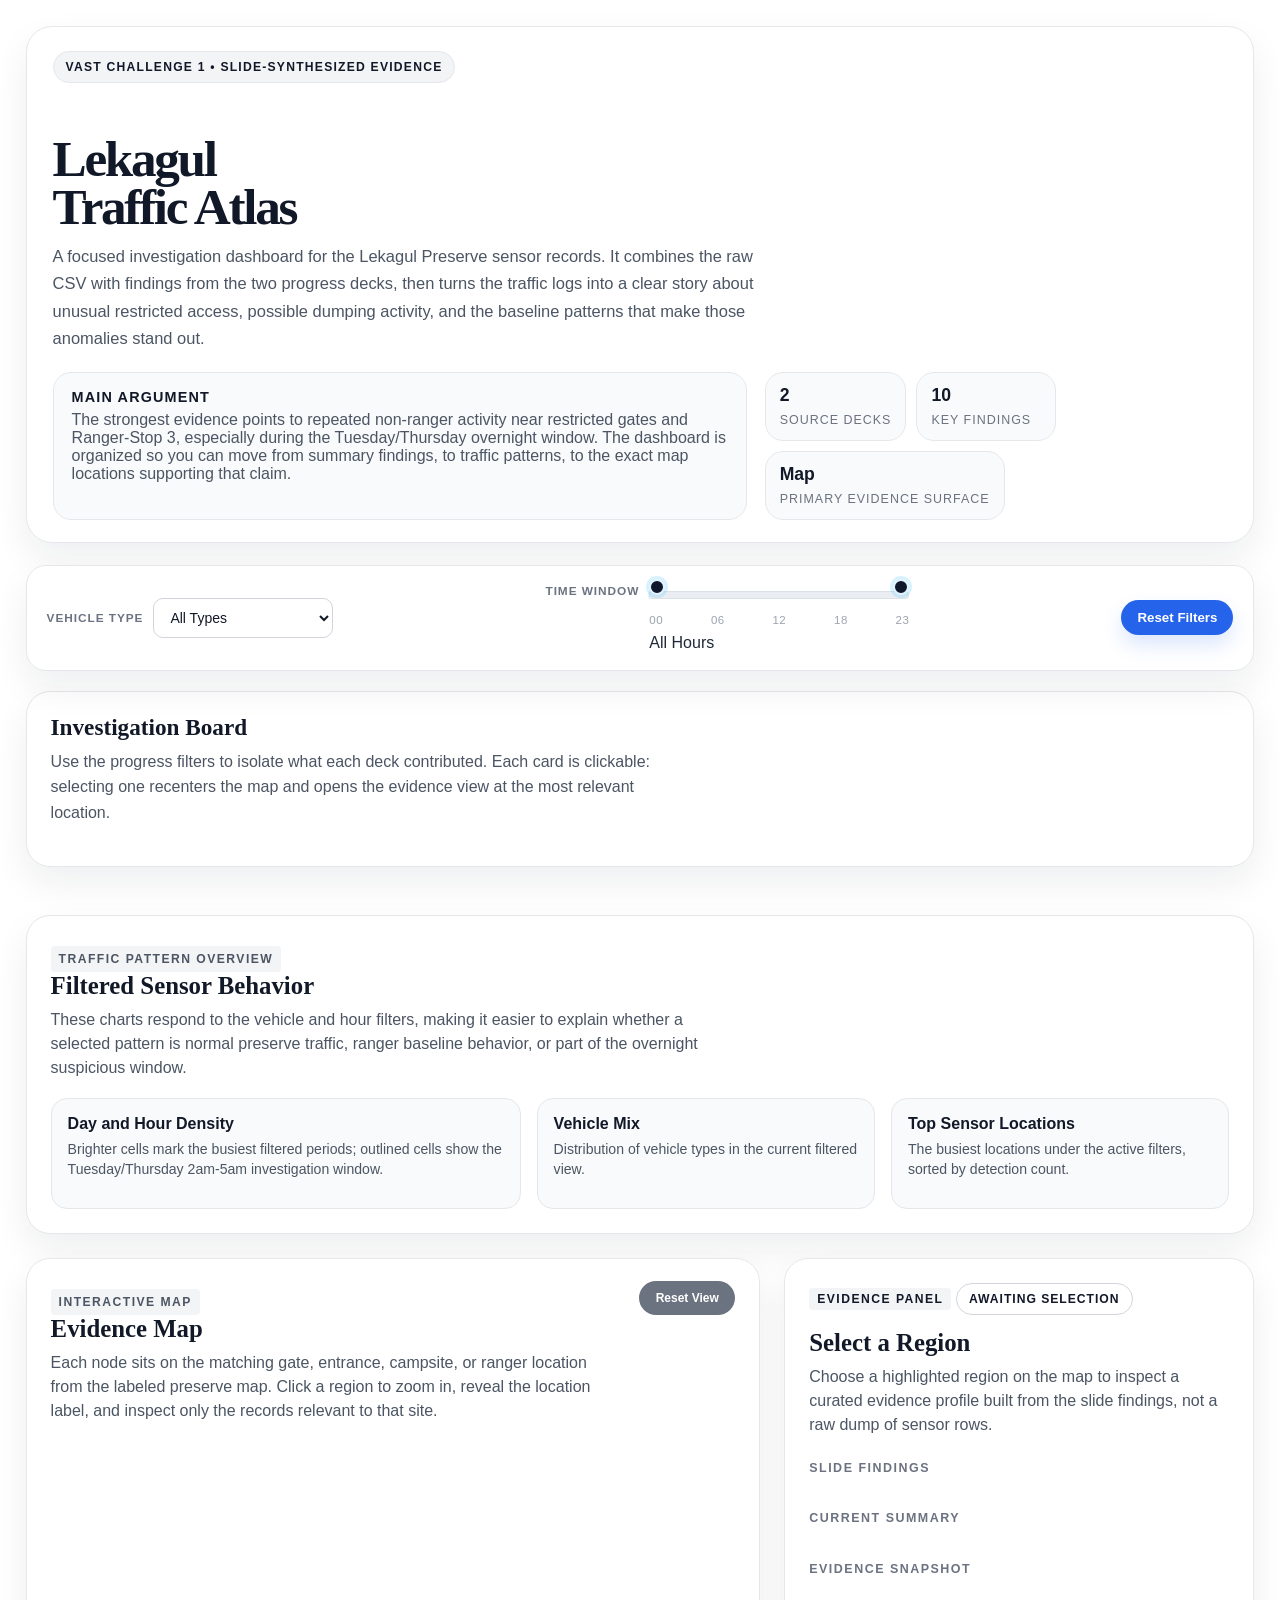
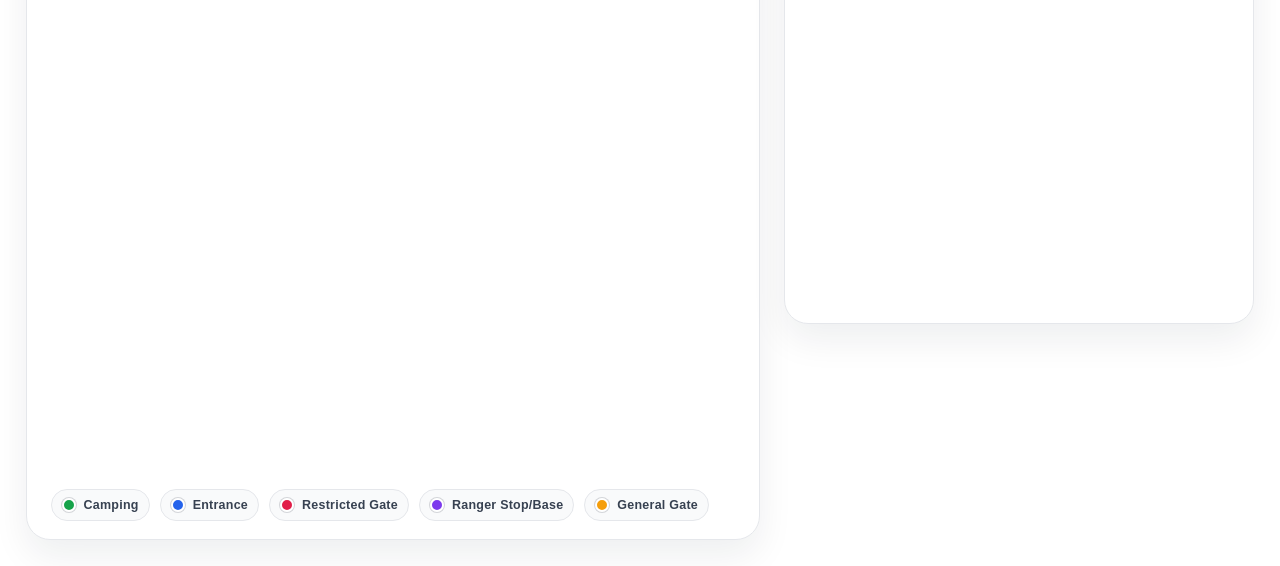
==== commit 2f3754d5: "Merge branch 'main' into Updated-time-filter" ====
--- a/index.html
+++ b/index.html
@@ -6,30 +6,31 @@
     <script src="https://d3js.org/d3.v7.min.js"></script>
     <style>
         :root {
-            --bg-0: #020617;
-            --bg-1: #0f172a;
-            --bg-2: rgba(15, 23, 42, 0.82);
-            --bg-3: rgba(30, 41, 59, 0.72);
-            --line-soft: rgba(148, 163, 184, 0.14);
-            --line-strong: rgba(148, 163, 184, 0.28);
-            --text-0: #f8fafc;
-            --text-1: #e2e8f0;
-            --text-2: #94a3b8;
-            --text-3: #64748b;
-            --accent-blue: #38bdf8;
-            --accent-gold: #fbbf24;
-            --accent-orange: #f97316;
-            --accent-red: #fb7185;
-            --shadow-xl: 0 28px 70px rgba(0, 0, 0, 0.38);
+            --bg-0: #07070a;
+            --bg-1: #151017;
+            --bg-2: rgba(24, 21, 28, 0.88);
+            --bg-3: rgba(40, 35, 46, 0.78);
+            --line-soft: rgba(214, 168, 79, 0.16);
+            --line-strong: rgba(214, 168, 79, 0.34);
+            --text-0: #fffaf0;
+            --text-1: #ece3d2;
+            --text-2: #b7a894;
+            --text-3: #817464;
+            --accent-blue: #49b6b2;
+            --accent-gold: #d6a84f;
+            --accent-orange: #c77a45;
+            --accent-red: #d94f5d;
+            --accent-plum: #7c2d4f;
+            --shadow-xl: 0 28px 70px rgba(0, 0, 0, 0.44);
         }
         * { box-sizing: border-box; }
         body {
             margin: 0;
             padding: clamp(16px, 2vw, 28px);
             background:
-                radial-gradient(circle at top left, rgba(37, 99, 235, 0.22), transparent 28%),
-                radial-gradient(circle at right center, rgba(249, 115, 22, 0.14), transparent 24%),
-                linear-gradient(180deg, var(--bg-0) 0%, var(--bg-1) 100%);
+                radial-gradient(circle at top left, rgba(124, 45, 79, 0.32), transparent 30%),
+                radial-gradient(circle at right center, rgba(214, 168, 79, 0.16), transparent 26%),
+                linear-gradient(180deg, var(--bg-0) 0%, var(--bg-1) 58%, #0d1110 100%);
             font-family: "Avenir Next", "Segoe UI", "Helvetica Neue", sans-serif;
             display: flex;
             flex-direction: column;
@@ -37,7 +38,7 @@
             color: var(--text-1);
         }
         .controls {
-            background: rgba(15, 23, 42, 0.76);
+            background: rgba(24, 21, 28, 0.82);
             padding: 18px 20px;
             border-radius: 20px;
             box-shadow: 0 22px 55px rgba(0,0,0,0.28);
@@ -158,29 +159,64 @@
         }
         select, input[type="range"] {
             padding: 10px 12px;
-            border: 1px solid rgba(148, 163, 184, 0.24);
+            border: 1px solid rgba(214, 168, 79, 0.22);
             border-radius: 10px;
             font-size: 14px;
             cursor: pointer;
-            background: rgba(15, 23, 42, 0.92);
+            background: rgba(16, 15, 18, 0.94);
             color: var(--text-1);
+            accent-color: var(--accent-gold);
         }
         select:hover, input[type="range"]:hover {
-            border-color: var(--accent-blue);
+            border-color: var(--accent-gold);
+        }
+        input[type="range"] {
+            padding-inline: 0;
+            height: 6px;
+            border: 0;
+            background: transparent;
+        }
+        input[type="range"]::-webkit-slider-runnable-track {
+            height: 6px;
+            border-radius: 999px;
+            background: linear-gradient(90deg, var(--accent-gold), var(--accent-red));
+        }
+        input[type="range"]::-webkit-slider-thumb {
+            appearance: none;
+            width: 18px;
+            height: 18px;
+            margin-top: -6px;
+            border-radius: 50%;
+            background: #fffaf0;
+            border: 3px solid var(--accent-gold);
+            box-shadow: 0 4px 12px rgba(0, 0, 0, 0.34);
+        }
+        input[type="range"]::-moz-range-track {
+            height: 6px;
+            border-radius: 999px;
+            background: linear-gradient(90deg, var(--accent-gold), var(--accent-red));
+        }
+        input[type="range"]::-moz-range-thumb {
+            width: 14px;
+            height: 14px;
+            border-radius: 50%;
+            background: #fffaf0;
+            border: 3px solid var(--accent-gold);
+            box-shadow: 0 4px 12px rgba(0, 0, 0, 0.34);
         }
         button {
             padding: 10px 16px;
-            background: #2563eb;
-            color: #eff6ff;
+            background: linear-gradient(180deg, #a53852 0%, #7c2d4f 100%);
+            color: #fffaf0;
             border: none;
             border-radius: 999px;
             cursor: pointer;
             font-weight: 700;
             transition: background 0.3s, transform 0.2s, box-shadow 0.2s;
-            box-shadow: 0 10px 22px rgba(37, 99, 235, 0.25);
+            box-shadow: 0 10px 22px rgba(124, 45, 79, 0.26);
         }
         button:hover {
-            background: #1d4ed8;
+            background: linear-gradient(180deg, #bd425f 0%, #8f3158 100%);
             transform: translateY(-1px);
         }
         .chart-container { 
@@ -194,7 +230,7 @@
         .tooltip {
             position: absolute;
             padding: 12px 14px;
-            background: rgba(15, 23, 42, 0.95);
+            background: rgba(16, 15, 18, 0.96);
             color: var(--text-0);
             border-radius: 12px;
             font-size: 13px;
@@ -215,7 +251,7 @@
             margin-bottom: 24px;
             padding: 22px 24px;
             border-radius: 24px;
-            background: linear-gradient(180deg, rgba(15, 23, 42, 0.84) 0%, rgba(15, 23, 42, 0.76) 100%);
+            background: linear-gradient(180deg, rgba(24, 21, 28, 0.9) 0%, rgba(18, 17, 20, 0.82) 100%);
             border: 1px solid var(--line-soft);
             box-shadow: var(--shadow-xl);
         }
@@ -247,7 +283,7 @@
             padding: 10px 14px;
             border-radius: 999px;
             border: 1px solid rgba(148, 163, 184, 0.14);
-            background: rgba(30, 41, 59, 0.78);
+            background: rgba(39, 36, 42, 0.84);
             color: var(--text-2);
             font-size: 0.82rem;
             font-weight: 800;
@@ -258,19 +294,19 @@
             box-shadow: none;
         }
         .progress-pill:hover {
-            background: rgba(51, 65, 85, 0.88);
+            background: rgba(59, 51, 58, 0.9);
             transform: translateY(-1px);
-            border-color: rgba(56, 189, 248, 0.28);
+            border-color: rgba(214, 168, 79, 0.32);
             color: var(--text-1);
         }
         .progress-pill.is-active {
-            background: linear-gradient(180deg, rgba(37, 99, 235, 0.84) 0%, rgba(30, 64, 175, 0.9) 100%);
+            background: linear-gradient(180deg, rgba(165, 56, 82, 0.94) 0%, rgba(124, 45, 79, 0.96) 100%);
             color: var(--text-0);
-            border-color: rgba(125, 211, 252, 0.3);
-            box-shadow: 0 12px 26px rgba(29, 78, 216, 0.26);
+            border-color: rgba(214, 168, 79, 0.36);
+            box-shadow: 0 12px 26px rgba(124, 45, 79, 0.28);
         }
         .progress-pill.is-active:hover {
-            background: linear-gradient(180deg, rgba(37, 99, 235, 0.84) 0%, rgba(30, 64, 175, 0.9) 100%);
+            background: linear-gradient(180deg, rgba(165, 56, 82, 0.94) 0%, rgba(124, 45, 79, 0.96) 100%);
             color: var(--text-0);
         }
         .finding-board {
@@ -281,29 +317,29 @@
         .board-card {
             padding: 16px 16px 15px 16px;
             border-radius: 18px;
-            background: linear-gradient(180deg, rgba(30, 41, 59, 0.88) 0%, rgba(15, 23, 42, 0.92) 100%);
+            background: linear-gradient(180deg, rgba(38, 34, 42, 0.92) 0%, rgba(18, 17, 20, 0.95) 100%);
             border: 1px solid rgba(148, 163, 184, 0.12);
             cursor: pointer;
             transition: transform 0.2s, border-color 0.2s, box-shadow 0.2s;
         }
         .board-card:hover {
             transform: translateY(-2px);
-            border-color: rgba(56, 189, 248, 0.18);
+            border-color: rgba(214, 168, 79, 0.22);
             box-shadow: 0 18px 32px rgba(0, 0, 0, 0.24);
         }
         .board-card.is-active {
-            border-color: rgba(125, 211, 252, 0.32);
-            box-shadow: 0 18px 34px rgba(37, 99, 235, 0.2);
+            border-color: rgba(214, 168, 79, 0.42);
+            box-shadow: 0 18px 34px rgba(124, 45, 79, 0.2);
             transform: translateY(-2px);
         }
         .board-card.is-critical {
-            box-shadow: inset 0 0 0 1px rgba(251, 113, 133, 0.16);
+            box-shadow: inset 0 0 0 1px rgba(217, 79, 93, 0.18);
         }
         .board-card.is-warning {
-            box-shadow: inset 0 0 0 1px rgba(251, 191, 36, 0.16);
+            box-shadow: inset 0 0 0 1px rgba(214, 168, 79, 0.18);
         }
         .board-card.is-context {
-            box-shadow: inset 0 0 0 1px rgba(56, 189, 248, 0.12);
+            box-shadow: inset 0 0 0 1px rgba(73, 182, 178, 0.16);
         }
         .board-meta {
             display: flex;
@@ -328,16 +364,16 @@
             text-transform: uppercase;
         }
         .board-tone.is-critical {
-            background: rgba(127, 29, 29, 0.36);
-            color: #fecdd3;
+            background: rgba(124, 45, 79, 0.42);
+            color: #ffd6de;
         }
         .board-tone.is-warning {
-            background: rgba(120, 53, 15, 0.34);
-            color: #fde68a;
+            background: rgba(120, 83, 28, 0.36);
+            color: #f5d58a;
         }
         .board-tone.is-context {
-            background: rgba(8, 47, 73, 0.34);
-            color: #bae6fd;
+            background: rgba(22, 91, 88, 0.36);
+            color: #b7f0ea;
         }
         .board-title {
             margin: 0 0 8px 0;
@@ -360,17 +396,17 @@
             color: var(--text-0);
         }
         .stat-box {
-            background: linear-gradient(160deg, rgba(29, 78, 216, 0.92) 0%, rgba(67, 56, 202, 0.88) 100%);
-            color: #eff6ff;
+            background: linear-gradient(160deg, rgba(84, 54, 91, 0.96) 0%, rgba(124, 45, 79, 0.92) 100%);
+            color: #fffaf0;
             padding: 20px 18px;
             border-radius: 18px;
             text-align: left;
             border: 1px solid rgba(255,255,255,0.08);
             box-shadow: var(--shadow-xl);
         }
-        .stat-box.alt1 { background: linear-gradient(160deg, rgba(190, 24, 93, 0.94) 0%, rgba(219, 39, 119, 0.88) 100%); }
-        .stat-box.alt2 { background: linear-gradient(160deg, rgba(15, 118, 110, 0.94) 0%, rgba(8, 145, 178, 0.88) 100%); }
-        .stat-box.alt3 { background: linear-gradient(160deg, rgba(22, 101, 52, 0.94) 0%, rgba(15, 118, 110, 0.88) 100%); }
+        .stat-box.alt1 { background: linear-gradient(160deg, rgba(142, 89, 32, 0.96) 0%, rgba(214, 168, 79, 0.82) 100%); color: #1b1309; }
+        .stat-box.alt2 { background: linear-gradient(160deg, rgba(22, 91, 88, 0.96) 0%, rgba(73, 182, 178, 0.78) 100%); }
+        .stat-box.alt3 { background: linear-gradient(160deg, rgba(19, 93, 62, 0.96) 0%, rgba(42, 130, 92, 0.82) 100%); }
         .stat-value {
             font-size: clamp(1.7rem, 2vw, 2.15rem);
             font-weight: 800;
@@ -390,25 +426,25 @@
             margin-bottom: 25px;
         }
         .gate-stat {
-            background: linear-gradient(180deg, rgba(30, 41, 59, 0.86) 0%, rgba(15, 23, 42, 0.82) 100%);
+            background: linear-gradient(180deg, rgba(40, 35, 46, 0.88) 0%, rgba(18, 17, 20, 0.86) 100%);
             padding: 16px;
             border-radius: 14px;
             border: 1px solid rgba(148, 163, 184, 0.14);
         }
-        .gate-stat strong { display: block; font-size: 1.4em; color: #f8fafc; }
-        .gate-stat-label { font-size: 0.9em; color: #94a3b8; margin-top: 5px; }
+        .gate-stat strong { display: block; font-size: 1.4em; color: #fffaf0; }
+        .gate-stat-label { font-size: 0.9em; color: #b7a894; margin-top: 5px; }
         .data-table {
             width: 100%;
             border-collapse: collapse;
             margin-top: 15px;
-            color: #e2e8f0;
+            color: #ece3d2;
             overflow: hidden;
             border-radius: 14px;
             border: 1px solid var(--line-soft);
         }
         .data-table th {
-            background: linear-gradient(180deg, rgba(30, 64, 175, 0.96) 0%, rgba(29, 78, 216, 0.92) 100%);
-            color: #eff6ff;
+            background: linear-gradient(180deg, rgba(124, 45, 79, 0.96) 0%, rgba(84, 54, 91, 0.94) 100%);
+            color: #fffaf0;
             padding: 12px;
             text-align: left;
             font-weight: 600;
@@ -442,48 +478,10 @@
         .map-layer {
             transition: stroke-width 0.25s;
         }
-        .location-point {
-            fill: #f97316;
-            fill-opacity: 0.72;
-            stroke: rgba(226,232,240,0.95);
-            stroke-width: 2;
-            filter: drop-shadow(0 0 10px rgba(249, 115, 22, 0.24));
-        }
-        .location-point.is-muted {
-            fill: #475569;
-            fill-opacity: 0.4;
-            stroke: rgba(148,163,184,0.8);
-            filter: none;
-        }
-        .location-point.is-active {
-            fill: #fbbf24;
-            fill-opacity: 0.98;
-            stroke: #f8fafc;
-            stroke-width: 3;
-            filter: drop-shadow(0 0 18px rgba(251, 191, 36, 0.48));
-        }
-        .location-point.tone-critical { fill: #fb7185; }
-        .location-point.tone-warning { fill: #f59e0b; }
-        .location-point.tone-context { fill: #38bdf8; }
-        .signal-ring {
-            fill: none;
-            stroke-width: 2;
-            opacity: 0.45;
-            pointer-events: none;
-            transform-origin: center;
-            animation: pulseRing 2.8s ease-in-out infinite;
-        }
-        .signal-ring.tone-critical {
-            stroke: rgba(251, 113, 133, 0.92);
-        }
-        .signal-ring.tone-warning {
-            stroke: rgba(245, 158, 11, 0.76);
-            animation-duration: 3.4s;
-        }
         .location-label {
             font-size: 11px;
             font-weight: 700;
-            fill: #f8fafc;
+            fill: #fffaf0;
             paint-order: stroke;
             stroke: rgba(15,23,42,0.95);
             stroke-width: 3px;
@@ -504,22 +502,25 @@
         }
         .zoom-btn {
             padding: 10px 14px;
-            background: #2563eb;
-            color: #eff6ff;
+            background: linear-gradient(180deg, #a53852 0%, #7c2d4f 100%);
+            color: #fffaf0;
             border: none;
             border-radius: 999px;
             cursor: pointer;
             font-weight: 600;
             font-size: 12px;
+            min-width: 96px;
+            white-space: nowrap;
+            flex-shrink: 0;
             transition: background 0.2s;
         }
         .zoom-btn:hover {
-            background: #1d4ed8;
+            background: linear-gradient(180deg, #bd425f 0%, #8f3158 100%);
         }
         .zoom-btn:disabled {
-            background: #334155;
+            background: rgba(62, 55, 64, 0.9);
             cursor: not-allowed;
-            color: #94a3b8;
+            color: #b7a894;
         }
         #map-container {
             position: relative;
@@ -537,7 +538,7 @@
             aspect-ratio: 1 / 1;
             max-height: min(78vh, 1040px);
             margin: 0 auto;
-            background: linear-gradient(180deg, #0f172a 0%, #111827 100%);
+            background: linear-gradient(180deg, #111111 0%, #0d1412 100%);
             box-shadow:
                 inset 0 0 0 1px rgba(148, 163, 184, 0.12),
                 0 24px 44px rgba(0, 0, 0, 0.28);
@@ -553,7 +554,7 @@
             padding: 24px 26px 22px 26px;
             border-radius: 26px;
             background:
-                linear-gradient(145deg, rgba(15, 23, 42, 0.82) 0%, rgba(15, 23, 42, 0.62) 100%);
+                linear-gradient(145deg, rgba(24, 21, 28, 0.9) 0%, rgba(16, 15, 18, 0.72) 100%);
             border: 1px solid var(--line-soft);
             box-shadow: var(--shadow-xl);
             position: relative;
@@ -566,7 +567,7 @@
             width: 320px;
             height: 320px;
             border-radius: 50%;
-            background: radial-gradient(circle, rgba(56, 189, 248, 0.16) 0%, transparent 68%);
+            background: radial-gradient(circle, rgba(214, 168, 79, 0.18) 0%, transparent 68%);
         }
         .hero h1 {
             font-family: "Iowan Old Style", "Palatino Linotype", serif;
@@ -580,7 +581,7 @@
         .hero p {
             margin: 0;
             max-width: 78ch;
-            color: #a9bad0;
+            color: #c7bba8;
             font-size: 1.03rem;
             line-height: 1.65;
         }
@@ -591,9 +592,9 @@
             padding: 8px 12px;
             margin-bottom: 18px;
             border-radius: 999px;
-            border: 1px solid rgba(56, 189, 248, 0.24);
-            background: rgba(8, 47, 73, 0.36);
-            color: #bae6fd;
+            border: 1px solid rgba(214, 168, 79, 0.32);
+            background: rgba(83, 58, 24, 0.28);
+            color: #f5d58a;
             font-size: 0.76rem;
             font-weight: 800;
             letter-spacing: 0.1em;
@@ -610,9 +611,9 @@
         .hero-note {
             padding: 16px 18px;
             border-radius: 18px;
-            background: rgba(15, 23, 42, 0.56);
+            background: rgba(15, 14, 17, 0.58);
             border: 1px solid rgba(148, 163, 184, 0.12);
-            color: #cbd5e1;
+            color: #d7cdbc;
         }
         .hero-note strong {
             display: block;
@@ -632,7 +633,7 @@
             padding: 12px 14px;
             min-width: 140px;
             border-radius: 18px;
-            background: rgba(30, 41, 59, 0.72);
+            background: rgba(40, 35, 46, 0.78);
             border: 1px solid rgba(148, 163, 184, 0.12);
         }
         .overview-chip strong {
@@ -648,7 +649,7 @@
             text-transform: uppercase;
         }
         .control-bar {
-            background: rgba(15, 23, 42, 0.78);
+            background: rgba(24, 21, 28, 0.84);
             backdrop-filter: blur(10px);
             border: 1px solid rgba(148, 163, 184, 0.14);
             border-radius: 20px;
@@ -661,7 +662,7 @@
             align-items: start;
         }
         .map-panel, .detail-panel {
-            background: rgba(15, 23, 42, 0.8);
+            background: rgba(24, 21, 28, 0.84);
             backdrop-filter: blur(12px);
             border: 1px solid rgba(148, 163, 184, 0.14);
             border-radius: 24px;
@@ -678,17 +679,17 @@
         .panel-header h2, .detail-panel h2 {
             margin: 0;
             font-size: 1.55rem;
-            color: #f8fafc;
+            color: #fffaf0;
             font-family: "Iowan Old Style", "Palatino Linotype", serif;
         }
         .panel-header p, .detail-copy {
             margin: 8px 0 0 0;
-            color: #94a3b8;
+            color: #b7a894;
             line-height: 1.5;
         }
         .panel-kicker {
             margin: 0 0 10px 0;
-            color: #7dd3fc;
+            color: #d6a84f;
             font-size: 0.76rem;
             font-weight: 800;
             text-transform: uppercase;
@@ -711,7 +712,7 @@
             font-size: 0.78rem;
             letter-spacing: 0.12em;
             text-transform: uppercase;
-            color: #94a3b8;
+            color: #b7a894;
             font-weight: 800;
         }
         .detail-status {
@@ -722,7 +723,7 @@
             margin: 0 0 14px 0;
             border-radius: 999px;
             border: 1px solid rgba(148, 163, 184, 0.14);
-            background: rgba(30, 41, 59, 0.66);
+            background: rgba(40, 35, 46, 0.72);
             color: var(--text-2);
             font-size: 0.76rem;
             font-weight: 800;
@@ -730,19 +731,19 @@
             text-transform: uppercase;
         }
         .detail-status.is-critical {
-            color: #fecdd3;
-            border-color: rgba(251, 113, 133, 0.2);
-            background: rgba(127, 29, 29, 0.2);
+            color: #ffd6de;
+            border-color: rgba(217, 79, 93, 0.28);
+            background: rgba(124, 45, 79, 0.24);
         }
         .detail-status.is-warning {
-            color: #fde68a;
-            border-color: rgba(251, 191, 36, 0.2);
-            background: rgba(120, 53, 15, 0.18);
+            color: #f5d58a;
+            border-color: rgba(214, 168, 79, 0.28);
+            background: rgba(120, 83, 28, 0.2);
         }
         .detail-status.is-context {
-            color: #bae6fd;
-            border-color: rgba(56, 189, 248, 0.18);
-            background: rgba(8, 47, 73, 0.18);
+            color: #b7f0ea;
+            border-color: rgba(73, 182, 178, 0.26);
+            background: rgba(22, 91, 88, 0.2);
         }
         .findings-grid {
             display: grid;
@@ -753,21 +754,59 @@
             padding-top: 0;
             min-height: auto;
         }
-        .legend-grid {
-            grid-template-columns: repeat(3, minmax(0, 1fr));
+        .site-legend {
+            display: flex;
+            flex-wrap: wrap;
             gap: 10px;
+        }
+        .site-legend-item {
+            display: inline-flex;
+            align-items: center;
+            gap: 8px;
+            padding: 8px 10px;
+            border-radius: 999px;
+            background: #f9fafb;
+            border: 1px solid #e5e7eb;
+            color: #374151;
+            font-size: 0.78rem;
+            font-weight: 800;
+            letter-spacing: 0.02em;
+        }
+        .site-symbol {
+            width: 14px;
+            height: 14px;
+            display: inline-block;
+            border: 2px solid #ffffff;
+            border-radius: 50%;
+            box-shadow: 0 0 0 1px rgba(17, 24, 39, 0.16);
+            flex: 0 0 auto;
+        }
+        .site-symbol.camping {
+            background: #16a34a;
+        }
+        .site-symbol.entrance {
+            background: #2563eb;
+        }
+        .site-symbol.restricted {
+            background: #e11d48;
+        }
+        .site-symbol.ranger {
+            background: #7c3aed;
+        }
+        .site-symbol.general {
+            background: #f59e0b;
         }
         .finding-card {
             padding: 16px 16px 15px 16px;
             border-radius: 16px;
-            background: linear-gradient(180deg, rgba(30, 41, 59, 0.9) 0%, rgba(15, 23, 42, 0.94) 100%);
+            background: linear-gradient(180deg, rgba(40, 35, 46, 0.92) 0%, rgba(18, 17, 20, 0.96) 100%);
             border: 1px solid rgba(148, 163, 184, 0.12);
             position: relative;
             overflow: hidden;
         }
         .finding-kicker {
             margin: 0 0 8px 0;
-            color: #38bdf8;
+            color: #49b6b2;
             font-size: 0.78rem;
             font-weight: 700;
             letter-spacing: 0.08em;
@@ -775,28 +814,28 @@
         }
         .finding-title {
             margin: 0 0 8px 0;
-            color: #f8fafc;
+            color: #fffaf0;
             font-size: 1.05rem;
         }
         .finding-body {
             margin: 0;
-            color: #cbd5e1;
+            color: #d7cdbc;
             line-height: 1.55;
             font-size: 0.95rem;
         }
         .finding-meta {
             margin-top: 12px;
-            color: #94a3b8;
+            color: #b7a894;
             font-size: 0.82rem;
         }
         .finding-card.is-critical {
-            box-shadow: inset 0 0 0 1px rgba(248, 113, 113, 0.18), 0 10px 24px rgba(127, 29, 29, 0.16);
+            box-shadow: inset 0 0 0 1px rgba(217, 79, 93, 0.22), 0 10px 24px rgba(124, 45, 79, 0.18);
         }
         .finding-card.is-warning {
-            box-shadow: inset 0 0 0 1px rgba(251, 191, 36, 0.18), 0 10px 24px rgba(120, 53, 15, 0.12);
+            box-shadow: inset 0 0 0 1px rgba(214, 168, 79, 0.24), 0 10px 24px rgba(120, 83, 28, 0.14);
         }
         .finding-card.is-context {
-            box-shadow: inset 0 0 0 1px rgba(56, 189, 248, 0.14), 0 10px 24px rgba(8, 47, 73, 0.1);
+            box-shadow: inset 0 0 0 1px rgba(73, 182, 178, 0.2), 0 10px 24px rgba(22, 91, 88, 0.12);
         }
         .feature-cell {
             fill: rgba(148, 163, 184, 0.05);
@@ -806,25 +845,446 @@
             transition: fill 0.25s, opacity 0.25s, stroke 0.25s;
         }
         .feature-cell:hover {
-            fill: rgba(249, 115, 22, 0.18);
+            fill: rgba(214, 168, 79, 0.18);
         }
         .feature-cell.tone-critical {
-            fill: rgba(190, 24, 93, 0.12);
+            fill: rgba(124, 45, 79, 0.18);
         }
         .feature-cell.tone-warning {
-            fill: rgba(217, 119, 6, 0.1);
+            fill: rgba(214, 168, 79, 0.14);
         }
         .feature-cell.tone-context {
-            fill: rgba(14, 165, 233, 0.08);
+            fill: rgba(73, 182, 178, 0.12);
         }
         .feature-cell.is-active {
-            fill: rgba(245, 158, 11, 0.28);
+            fill: rgba(214, 168, 79, 0.3);
             stroke: rgba(248,250,252,0.85);
         }
         .feature-cell.is-muted {
             fill: rgba(51, 65, 85, 0.22);
             opacity: 0.45;
         }
+        .analytics-panel {
+            margin-bottom: 24px;
+            padding: 22px 24px 24px 24px;
+            border-radius: 24px;
+            background: rgba(24, 21, 28, 0.84);
+            border: 1px solid rgba(148, 163, 184, 0.14);
+            box-shadow: var(--shadow-xl);
+        }
+        .analytics-header {
+            display: flex;
+            justify-content: space-between;
+            gap: 20px;
+            align-items: flex-start;
+            margin-bottom: 18px;
+        }
+        .analytics-header h2 {
+            margin: 0;
+            color: var(--text-0);
+            font-family: "Iowan Old Style", "Palatino Linotype", serif;
+            font-size: 1.55rem;
+        }
+        .analytics-header p {
+            margin: 8px 0 0 0;
+            color: var(--text-2);
+            line-height: 1.5;
+            max-width: 78ch;
+        }
+        .analytics-grid {
+            display: grid;
+            grid-template-columns: minmax(0, 1.25fr) minmax(320px, 0.9fr) minmax(320px, 0.9fr);
+            gap: 16px;
+            align-items: stretch;
+        }
+        .analytics-card {
+            min-width: 0;
+            padding: 16px;
+            border-radius: 16px;
+            background: linear-gradient(180deg, rgba(40, 35, 46, 0.9) 0%, rgba(18, 17, 20, 0.94) 100%);
+            border: 1px solid rgba(148, 163, 184, 0.12);
+        }
+        .analytics-card h3 {
+            margin: 0 0 6px 0;
+            color: var(--text-0);
+            font-size: 1rem;
+        }
+        .analytics-card p {
+            margin: 0 0 12px 0;
+            color: var(--text-2);
+            font-size: 0.88rem;
+            line-height: 1.45;
+        }
+        .analytics-card svg {
+            width: 100%;
+            height: auto;
+            overflow: visible;
+        }
+        .axis text {
+            fill: #b7a894;
+            font-size: 11px;
+        }
+        .axis path, .axis line {
+            stroke: rgba(214, 168, 79, 0.18);
+        }
+        .chart-label {
+            fill: #ece3d2;
+            font-size: 12px;
+            font-weight: 700;
+        }
+        .chart-muted {
+            fill: #b7a894;
+            font-size: 11px;
+        }
+        .chart-empty {
+            fill: #817464;
+            font-size: 14px;
+            text-anchor: middle;
+        }
+        /* Simple light presentation theme */
+        :root {
+            --bg-0: #ffffff;
+            --bg-1: #f6f7f9;
+            --bg-2: rgba(255, 255, 255, 0.96);
+            --bg-3: rgba(243, 244, 246, 0.92);
+            --line-soft: rgba(17, 24, 39, 0.12);
+            --line-strong: rgba(17, 24, 39, 0.24);
+            --text-0: #111827;
+            --text-1: #1f2937;
+            --text-2: #6b7280;
+            --text-3: #9ca3af;
+            --accent-blue: #111827;
+            --accent-gold: #111827;
+            --accent-orange: #4b5563;
+            --accent-red: #111827;
+            --accent-plum: #111827;
+            --shadow-xl: 0 18px 44px rgba(17, 24, 39, 0.08);
+        }
+        body {
+            background: #ffffff;
+            color: var(--text-1);
+        }
+        .hero,
+        .controls,
+        .briefing-panel,
+        .analytics-panel,
+        .map-panel,
+        .detail-panel {
+            background: #ffffff;
+            border: 1px solid #e5e7eb;
+            box-shadow: 0 16px 36px rgba(17, 24, 39, 0.07);
+        }
+        .hero::before {
+            display: none;
+        }
+        .hero p,
+        .panel-header p,
+        .detail-copy,
+        .briefing-header p,
+        .analytics-header p,
+        .analytics-card p,
+        .finding-body,
+        .board-body,
+        .hero-note {
+            color: #4b5563;
+        }
+        .hero h1,
+        .briefing-header h2,
+        .analytics-header h2,
+        .panel-header h2,
+        .detail-panel h2,
+        .board-title,
+        .finding-title,
+        .overview-chip strong,
+        .gate-stat strong {
+            color: #111827;
+        }
+        .stat-box .stat-value,
+        .stat-box .stat-label,
+        .stat-box.alt1 .stat-value,
+        .stat-box.alt1 .stat-label,
+        .stat-box.alt2 .stat-value,
+        .stat-box.alt2 .stat-label,
+        .stat-box.alt3 .stat-value,
+        .stat-box.alt3 .stat-label {
+            color: #ffffff;
+        }
+        .hero-eyebrow,
+        .panel-kicker,
+        .finding-kicker {
+            color: #111827;
+            background: #f3f4f6;
+            border-color: #e5e7eb;
+        }
+        .panel-kicker {
+            display: inline-flex;
+            padding: 4px 8px;
+            border-radius: 4px;
+        }
+        .finding-kicker {
+            background: transparent;
+            border: 0;
+            padding: 0;
+        }
+        .hero-note,
+        .overview-chip,
+        .board-card,
+        .finding-card,
+        .analytics-card,
+        .gate-stat,
+        .detail-status {
+            background: #f9fafb;
+            border: 1px solid #e5e7eb;
+            box-shadow: none;
+        }
+        select,
+        input[type="range"] {
+            background: #ffffff;
+            color: #111827;
+            border-color: #d1d5db;
+        }
+        input[type="range"]::-webkit-slider-runnable-track,
+        input[type="range"]::-moz-range-track {
+            background: #d1d5db;
+        }
+        input[type="range"]::-webkit-slider-thumb {
+            background: #111827;
+            border-color: #111827;
+        }
+        input[type="range"]::-moz-range-thumb {
+            background: #111827;
+            border-color: #111827;
+        }
+        button,
+        .zoom-btn,
+        .progress-pill.is-active,
+        .progress-pill.is-active:hover {
+            background: #2563eb;
+            color: #ffffff;
+            border-color: #2563eb;
+            box-shadow: 0 10px 20px rgba(37, 99, 235, 0.16);
+        }
+        button:hover,
+        .zoom-btn:hover {
+            background: #1d4ed8;
+        }
+        .zoom-btn:disabled {
+            background: #6b7280;
+            color: #ffffff;
+            box-shadow: none;
+        }
+        .progress-pill,
+        .progress-pill:hover {
+            background: #f3f4f6;
+            color: #374151;
+            border-color: #e5e7eb;
+        }
+        .stat-box,
+        .stat-box.alt1 {
+            background: linear-gradient(135deg, #1d4ed8 0%, #2563eb 100%);
+            color: #ffffff;
+            border: 1px solid rgba(37, 99, 235, 0.18);
+            box-shadow: 0 12px 26px rgba(37, 99, 235, 0.13);
+        }
+        .stat-box.alt1 {
+            background: linear-gradient(135deg, #be123c 0%, #e11d48 100%);
+            border-color: rgba(225, 29, 72, 0.18);
+            box-shadow: 0 12px 26px rgba(225, 29, 72, 0.13);
+        }
+        .stat-box.alt2 {
+            background: linear-gradient(135deg, #0f766e 0%, #14b8a6 100%);
+            border-color: rgba(20, 184, 166, 0.18);
+            box-shadow: 0 12px 26px rgba(20, 184, 166, 0.13);
+        }
+        .stat-box.alt3 {
+            background: linear-gradient(135deg, #b45309 0%, #f59e0b 100%);
+            border-color: rgba(245, 158, 11, 0.22);
+            box-shadow: 0 12px 26px rgba(245, 158, 11, 0.14);
+        }
+        .board-tone,
+        .detail-status {
+            background: #ffffff;
+            color: #111827;
+            border: 1px solid #d1d5db;
+        }
+        .board-tone.is-critical,
+        .detail-status.is-critical {
+            background: #fff1f2;
+            color: #be123c;
+            border-color: #fecdd3;
+        }
+        .board-tone.is-warning,
+        .detail-status.is-warning {
+            background: #fffbeb;
+            color: #92400e;
+            border-color: #fde68a;
+        }
+        .board-tone.is-context,
+        .detail-status.is-context {
+            background: #ecfeff;
+            color: #0f766e;
+            border-color: #a5f3fc;
+        }
+        .detail-section-title,
+        .finding-meta,
+        .board-source,
+        .overview-chip span,
+        .gate-stat-label {
+            color: #6b7280;
+        }
+        .board-card.is-critical,
+        .finding-card.is-critical,
+        .feature-cell.tone-critical {
+            box-shadow: inset 3px 0 0 #e11d48;
+        }
+        .board-card.is-warning,
+        .finding-card.is-warning,
+        .feature-cell.tone-warning {
+            box-shadow: inset 3px 0 0 #f59e0b;
+        }
+        .board-card.is-context,
+        .finding-card.is-context,
+        .feature-cell.tone-context {
+            box-shadow: inset 3px 0 0 #14b8a6;
+        }
+        .board-card:hover,
+        .board-card.is-active {
+            border-color: #111827;
+            box-shadow: none;
+        }
+        .map-svg {
+            background: #f9fafb;
+            box-shadow: inset 0 0 0 1px #e5e7eb;
+        }
+        .feature-cell,
+        .feature-cell.tone-context {
+            fill: rgba(17, 24, 39, 0.05);
+            stroke: rgba(17, 24, 39, 0.2);
+        }
+        .feature-cell.tone-critical {
+            fill: rgba(225, 29, 72, 0.1);
+            stroke: rgba(225, 29, 72, 0.36);
+        }
+        .feature-cell.tone-warning {
+            fill: rgba(245, 158, 11, 0.1);
+            stroke: rgba(245, 158, 11, 0.38);
+        }
+        .feature-cell.tone-context {
+            fill: rgba(20, 184, 166, 0.08);
+            stroke: rgba(20, 184, 166, 0.32);
+        }
+        .feature-cell:hover,
+        .feature-cell.is-active {
+            fill: rgba(17, 24, 39, 0.14);
+            stroke: #111827;
+        }
+        .location-label {
+            fill: #111827;
+            stroke: #ffffff;
+        }
+        .location-marker {
+            fill-opacity: 0.88;
+            stroke: #ffffff;
+            stroke-width: 2.6;
+            vector-effect: non-scaling-stroke;
+            filter: drop-shadow(0 1px 3px rgba(17, 24, 39, 0.22));
+            transition: opacity 0.2s, fill 0.2s, stroke 0.2s, transform 0.2s;
+        }
+        .location-marker.site-camping {
+            fill: #16a34a;
+            stroke: #bbf7d0;
+        }
+        .location-marker.site-entrance {
+            fill: #2563eb;
+            stroke: #bfdbfe;
+        }
+        .location-marker.site-restricted {
+            fill: #e11d48;
+            stroke: #fecdd3;
+        }
+        .location-marker.site-ranger {
+            fill: #7c3aed;
+            stroke: #ddd6fe;
+        }
+        .location-marker.site-base {
+            fill: #0f766e;
+            stroke: #99f6e4;
+        }
+        .location-marker.site-general {
+            fill: #f59e0b;
+            stroke: #fde68a;
+        }
+        .location-marker.tone-critical {
+            stroke: #7f1d1d;
+            stroke-width: 3.2;
+        }
+        .location-marker.tone-warning {
+            stroke: #78350f;
+        }
+        .location-marker.tone-context {
+            stroke: #115e59;
+        }
+        .location-marker.is-muted {
+            opacity: 0.28;
+            filter: none;
+        }
+        .location-marker.is-active {
+            opacity: 1;
+            stroke: #111827;
+            stroke-width: 3.6;
+            filter: drop-shadow(0 3px 7px rgba(17, 24, 39, 0.3));
+        }
+        .location-code {
+            fill: #ffffff;
+            font-size: 7.5px;
+            font-weight: 900;
+            letter-spacing: 0;
+            paint-order: stroke;
+            stroke: rgba(17, 24, 39, 0.46);
+            stroke-width: 1.6px;
+            stroke-linejoin: round;
+            pointer-events: none;
+            opacity: 0;
+        }
+        .location-code.is-muted {
+            opacity: 0;
+        }
+        .location-code.is-active,
+        .location-code.is-visible {
+            opacity: 1;
+        }
+        .data-table {
+            color: #1f2937;
+            border-color: #e5e7eb;
+        }
+        .data-table th {
+            background: #111827;
+            color: #ffffff;
+        }
+        .data-table td {
+            border-bottom-color: #e5e7eb;
+        }
+        .data-table tr:hover,
+        .data-table tr:nth-child(even) {
+            background: #f9fafb;
+        }
+        .axis text,
+        .chart-muted,
+        .chart-empty {
+            fill: #6b7280;
+        }
+        .axis path,
+        .axis line {
+            stroke: #d1d5db;
+        }
+        .chart-label {
+            fill: #111827;
+        }
+        .tooltip {
+            background: #111827;
+            color: #ffffff;
+            border-color: #111827;
+        }
         @media (min-width: 1600px) {
             .map-layout {
                 grid-template-columns: minmax(980px, 1.7fr) minmax(380px, 0.7fr);
@@ -854,10 +1314,10 @@
             .gate-stats {
                 grid-template-columns: repeat(2, 1fr);
             }
-            .legend-grid {
+            .finding-board {
                 grid-template-columns: 1fr;
             }
-            .finding-board {
+            .analytics-grid {
                 grid-template-columns: 1fr;
             }
             .map-stage, .detail-panel {
@@ -895,16 +1355,6 @@
             .panel-header {
                 flex-direction: column;
                 align-items: flex-start;
-            }
-        }
-        @keyframes pulseRing {
-            0%, 100% {
-                opacity: 0.18;
-                transform: scale(0.92);
-            }
-            50% {
-                opacity: 0.55;
-                transform: scale(1.08);
             }
         }
     </style>
@@ -914,11 +1364,11 @@
         <div class="hero">
             <div class="hero-eyebrow">VAST Challenge 1 • Slide-Synthesized Evidence</div>
             <h1>Lekagul Traffic Atlas</h1>
-            <p>A project-quality investigation surface combining the Lekagul sensor CSV with the two progress-slide decks in this folder. The map focuses the view, the side panel surfaces only evidence the slides actually support, and suspicious locations are visually elevated before you even click them.</p>
+            <p>A focused investigation dashboard for the Lekagul Preserve sensor records. It combines the raw CSV with findings from the two progress decks, then turns the traffic logs into a clear story about unusual restricted access, possible dumping activity, and the baseline patterns that make those anomalies stand out.</p>
             <div class="hero-subgrid">
                 <div class="hero-note">
-                    <strong>What This View Does</strong>
-                    Click any region to zoom to bounds and reveal a curated evidence profile instead of raw sensor exhaust. Overnight illegal-access sites, sensor-bypass anomalies, campsite suppression, and long multi-day stays are all mapped back to the slide findings.
+                    <strong>Main Argument</strong>
+                    The strongest evidence points to repeated non-ranger activity near restricted gates and Ranger-Stop 3, especially during the Tuesday/Thursday overnight window. The dashboard is organized so you can move from summary findings, to traffic patterns, to the exact map locations supporting that claim.
                 </div>
                 <div class="overview-chips" id="overview-chips">
                     <div class="overview-chip"><strong>2</strong><span>Source Decks</span></div>
@@ -937,7 +1387,7 @@
                     <option value="2">Type 2 (Vans)</option>
                     <option value="2P">Type 2P (Vans+)</option>
                     <option value="3">Type 3 (Minibus)</option>
-                    <option value="4">Type 4 (Bus)</option>
+                    <option value="4">Type 4 (Heavy Truck)</option>
                     <option value="5">Type 5 (Coach)</option>
                     <option value="6">Type 6 (Articulated)</option>
                 </select>
@@ -976,34 +1426,51 @@
 
         <div class="stats" id="stats-container"></div>
 
+        <section class="analytics-panel">
+            <div class="analytics-header">
+                <div>
+                    <p class="panel-kicker">Traffic Pattern Overview</p>
+                    <h2>Filtered Sensor Behavior</h2>
+                    <p>These charts respond to the vehicle and hour filters, making it easier to explain whether a selected pattern is normal preserve traffic, ranger baseline behavior, or part of the overnight suspicious window.</p>
+                </div>
+            </div>
+            <div class="analytics-grid">
+                <article class="analytics-card">
+                    <h3>Day and Hour Density</h3>
+                    <p>Brighter cells mark the busiest filtered periods; outlined cells show the Tuesday/Thursday 2am-5am investigation window.</p>
+                    <div id="hour-day-heatmap"></div>
+                </article>
+                <article class="analytics-card">
+                    <h3>Vehicle Mix</h3>
+                    <p>Distribution of vehicle types in the current filtered view.</p>
+                    <div id="vehicle-mix-chart"></div>
+                </article>
+                <article class="analytics-card">
+                    <h3>Top Sensor Locations</h3>
+                    <p>The busiest locations under the active filters, sorted by detection count.</p>
+                    <div id="top-location-chart"></div>
+                </article>
+            </div>
+        </section>
+
         <div class="map-layout">
             <section class="map-panel">
                 <div class="panel-header">
                     <div>
                         <p class="panel-kicker">Interactive Map</p>
-                        <h2>Zoom To Bounding Box</h2>
-                        <p>Critical and warning locations from the slide decks are emphasized directly on the map. Click a region to lock focus, reveal evidence, and inspect only the records relevant to that story.</p>
+                        <h2>Evidence Map</h2>
+                        <p>Each node sits on the matching gate, entrance, campsite, or ranger location from the labeled preserve map. Click a region to zoom in, reveal the location label, and inspect only the records relevant to that site.</p>
                     </div>
                     <button class="zoom-btn" id="zoomResetBtn" disabled>Reset View</button>
                 </div>
                 <div id="map-container" class="chart-container map-stage"></div>
                 <div class="map-stage legend-strip">
-                    <div class="findings-grid legend-grid">
-                        <article class="finding-card is-critical">
-                            <p class="finding-kicker">Critical</p>
-                            <h3 class="finding-title">Dumping / Illegal Access</h3>
-                            <p class="finding-body">Locations directly tied to suspected dumping behavior, overnight restricted access, or heavy-truck anomalies.</p>
-                        </article>
-                        <article class="finding-card is-warning">
-                            <p class="finding-kicker">Warning</p>
-                            <h3 class="finding-title">Sensor / Route Anomaly</h3>
-                            <p class="finding-body">Locations that support route inconsistencies, unauthorized entries, or possible sensor bypass behavior.</p>
-                        </article>
-                        <article class="finding-card is-context">
-                            <p class="finding-kicker">Context</p>
-                            <h3 class="finding-title">Baseline Pattern</h3>
-                            <p class="finding-body">Normal seasonal, ranger, and entrance behavior used to separate suspicious movement from expected park traffic.</p>
-                        </article>
+                    <div class="site-legend" aria-label="Map marker legend">
+                        <span class="site-legend-item"><span class="site-symbol camping"></span>Camping</span>
+                        <span class="site-legend-item"><span class="site-symbol entrance"></span>Entrance</span>
+                        <span class="site-legend-item"><span class="site-symbol restricted"></span>Restricted Gate</span>
+                        <span class="site-legend-item"><span class="site-symbol ranger"></span>Ranger Stop/Base</span>
+                        <span class="site-legend-item"><span class="site-symbol general"></span>General Gate</span>
                     </div>
                 </div>
             </section>
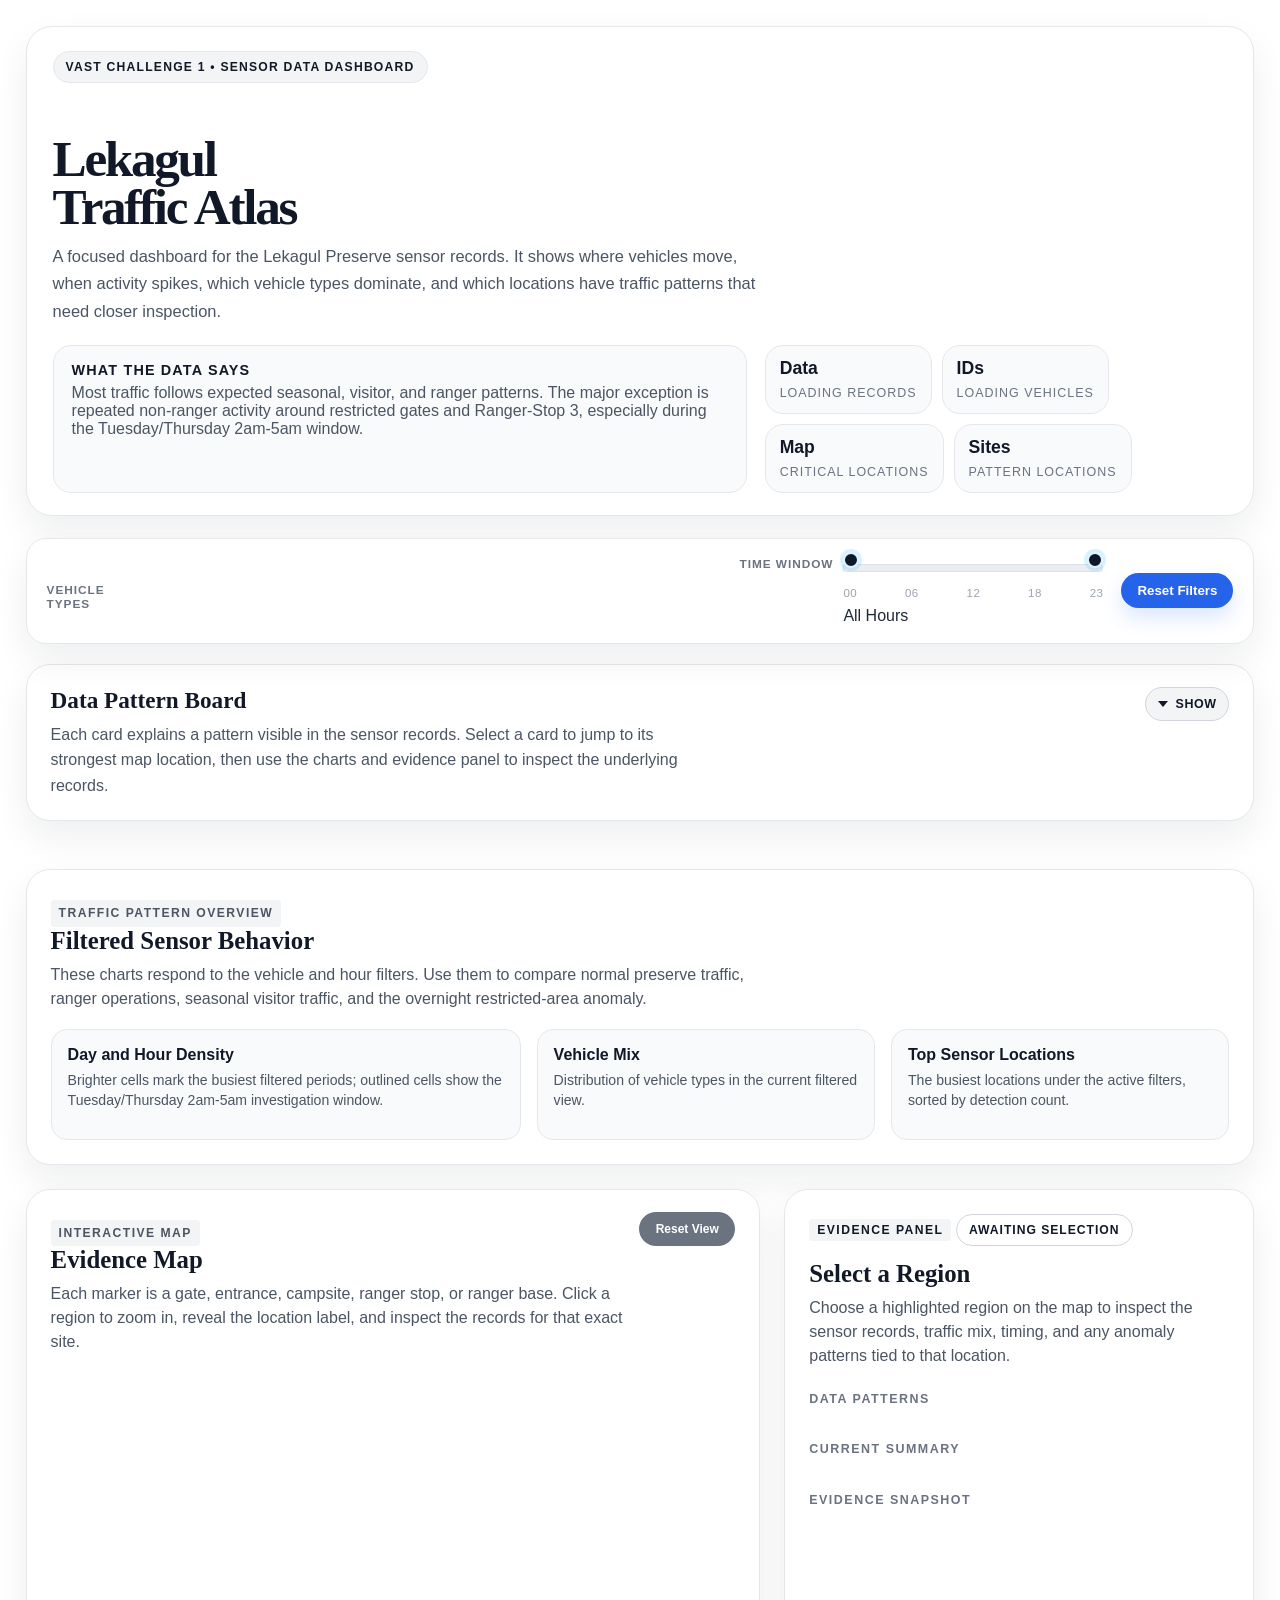
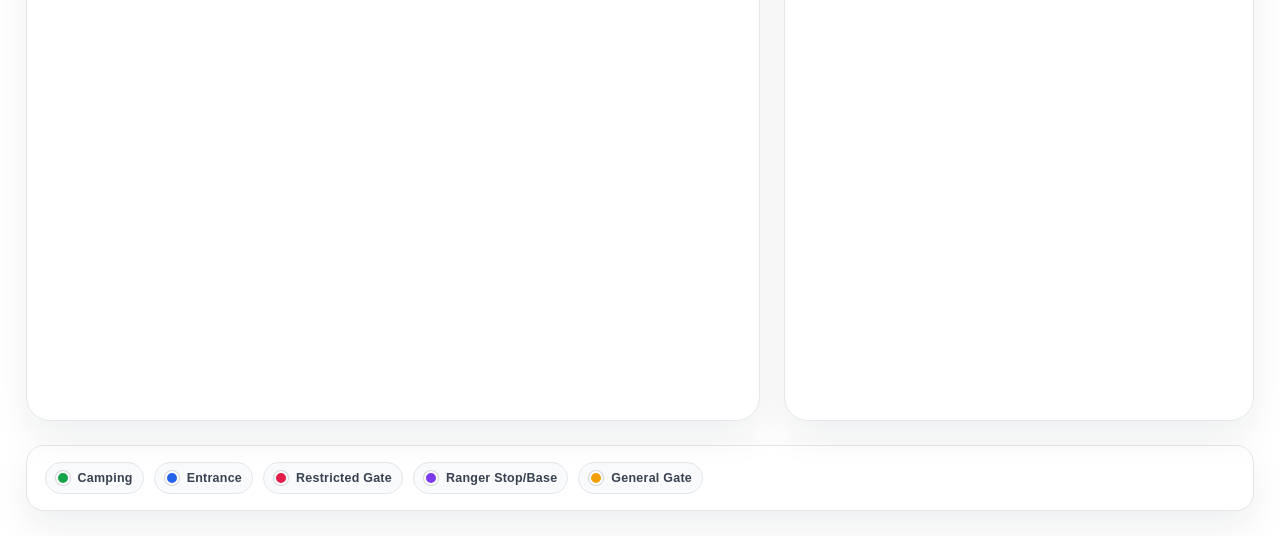
==== commit cf2989a7: "Improve traffic dashboard interactions" ====
--- a/index.html
+++ b/index.html
@@ -150,12 +150,71 @@
             font-size: 0.72rem;
             letter-spacing: 0.04em;
         }
+        .control-group.vehicle-filter-group {
+            align-items: flex-start;
+            flex: 1 1 620px;
+            gap: 12px;
+        }
         .control-group label {
             font-weight: 700;
             color: var(--text-2);
             text-transform: uppercase;
             letter-spacing: 0.08em;
             font-size: 0.74rem;
+        }
+        .vehicle-filter-group label {
+            padding-top: 12px;
+        }
+        .vehicle-filter-options {
+            display: grid;
+            grid-template-columns: repeat(4, minmax(132px, 1fr));
+            gap: 8px;
+            width: 100%;
+        }
+        .vehicle-chip {
+            --chip-color: #111827;
+            display: grid;
+            grid-template-columns: 1fr auto;
+            gap: 2px 8px;
+            align-items: center;
+            min-height: 54px;
+            padding: 9px 10px;
+            border-radius: 10px;
+            border: 1px solid #d1d5db;
+            background: #ffffff;
+            color: #111827;
+            box-shadow: none;
+            text-align: left;
+        }
+        .vehicle-chip:hover {
+            background: #f9fafb;
+            border-color: var(--chip-color);
+            transform: none;
+        }
+        .vehicle-chip.is-active {
+            background: #f9fafb;
+            border-color: var(--chip-color);
+            box-shadow: inset 3px 0 0 var(--chip-color);
+        }
+        .vehicle-chip-main {
+            font-weight: 850;
+            font-size: 0.86rem;
+            line-height: 1.1;
+        }
+        .vehicle-chip-detail {
+            color: #6b7280;
+            font-size: 0.76rem;
+            line-height: 1.15;
+        }
+        .vehicle-chip-count {
+            grid-row: 1 / span 2;
+            grid-column: 2;
+            color: #374151;
+            font-size: 0.75rem;
+            font-weight: 800;
+            padding: 4px 6px;
+            border-radius: 999px;
+            background: #f3f4f6;
         }
         select, input[type="range"] {
             padding: 10px 12px;
@@ -255,11 +314,53 @@
             border: 1px solid var(--line-soft);
             box-shadow: var(--shadow-xl);
         }
+        .briefing-panel summary {
+            list-style: none;
+            cursor: pointer;
+        }
+        .briefing-panel summary::-webkit-details-marker {
+            display: none;
+        }
+        .board-toggle {
+            display: inline-flex;
+            align-items: center;
+            gap: 8px;
+            flex: 0 0 auto;
+            padding: 9px 12px;
+            border-radius: 999px;
+            background: #f3f4f6;
+            border: 1px solid #d1d5db;
+            color: #111827;
+            font-size: 0.78rem;
+            font-weight: 850;
+            letter-spacing: 0.04em;
+            text-transform: uppercase;
+        }
+        .board-toggle::after {
+            content: "Show";
+        }
+        .briefing-panel[open] .board-toggle::after {
+            content: "Hide";
+        }
+        .board-toggle-icon {
+            display: inline-block;
+            width: 0;
+            height: 0;
+            border-left: 5px solid transparent;
+            border-right: 5px solid transparent;
+            border-top: 6px solid currentColor;
+            transition: transform 0.2s;
+        }
+        .briefing-panel[open] .board-toggle-icon {
+            transform: rotate(180deg);
+        }
         .briefing-header {
             display: flex;
             justify-content: space-between;
             align-items: flex-start;
             gap: 20px;
+        }
+        .briefing-panel[open] .briefing-header {
             margin-bottom: 18px;
         }
         .briefing-header h2 {
@@ -273,41 +374,6 @@
             color: var(--text-2);
             line-height: 1.6;
             max-width: 72ch;
-        }
-        .progress-tabs {
-            display: flex;
-            flex-wrap: wrap;
-            gap: 10px;
-        }
-        .progress-pill {
-            padding: 10px 14px;
-            border-radius: 999px;
-            border: 1px solid rgba(148, 163, 184, 0.14);
-            background: rgba(39, 36, 42, 0.84);
-            color: var(--text-2);
-            font-size: 0.82rem;
-            font-weight: 800;
-            letter-spacing: 0.08em;
-            text-transform: uppercase;
-            cursor: pointer;
-            transition: border-color 0.2s, background 0.2s, color 0.2s, transform 0.2s;
-            box-shadow: none;
-        }
-        .progress-pill:hover {
-            background: rgba(59, 51, 58, 0.9);
-            transform: translateY(-1px);
-            border-color: rgba(214, 168, 79, 0.32);
-            color: var(--text-1);
-        }
-        .progress-pill.is-active {
-            background: linear-gradient(180deg, rgba(165, 56, 82, 0.94) 0%, rgba(124, 45, 79, 0.96) 100%);
-            color: var(--text-0);
-            border-color: rgba(214, 168, 79, 0.36);
-            box-shadow: 0 12px 26px rgba(124, 45, 79, 0.28);
-        }
-        .progress-pill.is-active:hover {
-            background: linear-gradient(180deg, rgba(165, 56, 82, 0.94) 0%, rgba(124, 45, 79, 0.96) 100%);
-            color: var(--text-0);
         }
         .finding-board {
             display: grid;
@@ -659,7 +725,7 @@
             display: grid;
             grid-template-columns: minmax(760px, 1.55fr) minmax(360px, 0.78fr);
             gap: 24px;
-            align-items: start;
+            align-items: stretch;
         }
         .map-panel, .detail-panel {
             background: rgba(24, 21, 28, 0.84);
@@ -668,6 +734,11 @@
             border-radius: 24px;
             box-shadow: 0 28px 65px rgba(0, 0, 0, 0.34);
             overflow: hidden;
+            height: 100%;
+        }
+        .map-panel {
+            display: flex;
+            flex-direction: column;
         }
         .panel-header {
             display: flex;
@@ -702,9 +773,7 @@
         .detail-panel {
             padding: 24px;
             min-height: clamp(620px, 74vh, 980px);
-            position: sticky;
-            top: clamp(16px, 2vw, 28px);
-            max-height: calc(100vh - (clamp(16px, 2vw, 28px) * 2));
+            max-height: none;
             overflow: auto;
         }
         .detail-section-title {
@@ -751,8 +820,13 @@
             gap: 12px;
         }
         .legend-strip {
-            padding-top: 0;
+            margin-top: 24px;
+            padding: 16px 18px;
             min-height: auto;
+            background: #ffffff;
+            border: 1px solid #e5e7eb;
+            border-radius: 18px;
+            box-shadow: 0 16px 36px rgba(17, 24, 39, 0.07);
         }
         .site-legend {
             display: flex;
@@ -864,6 +938,47 @@
             fill: rgba(51, 65, 85, 0.22);
             opacity: 0.45;
         }
+        .route-overlay {
+            pointer-events: none;
+        }
+        .route-line {
+            fill: none;
+            stroke: #e11d48;
+            stroke-width: 5;
+            stroke-linecap: round;
+            stroke-linejoin: round;
+            stroke-dasharray: 10 7;
+            vector-effect: non-scaling-stroke;
+            filter: drop-shadow(0 2px 4px rgba(127, 29, 29, 0.34));
+        }
+        .route-line-halo {
+            stroke: #ffffff;
+            stroke-width: 9;
+            stroke-dasharray: none;
+            opacity: 0.85;
+            filter: none;
+        }
+        .route-stop {
+            fill: #ffffff;
+            stroke: #e11d48;
+            stroke-width: 3;
+            vector-effect: non-scaling-stroke;
+        }
+        .route-index {
+            fill: #991b1b;
+            font-size: 8px;
+            font-weight: 900;
+            pointer-events: none;
+        }
+        .route-caption {
+            fill: #991b1b;
+            font-size: 12px;
+            font-weight: 900;
+            paint-order: stroke;
+            stroke: #ffffff;
+            stroke-width: 4px;
+            stroke-linejoin: round;
+        }
         .analytics-panel {
             margin-bottom: 24px;
             padding: 22px 24px 24px 24px;
@@ -941,7 +1056,7 @@
             font-size: 14px;
             text-anchor: middle;
         }
-        /* Simple light presentation theme */
+        /* Simple light dashboard theme */
         :root {
             --bg-0: #ffffff;
             --bg-1: #f6f7f9;
@@ -1055,16 +1170,14 @@
             background: #111827;
             border-color: #111827;
         }
-        button,
-        .zoom-btn,
-        .progress-pill.is-active,
-        .progress-pill.is-active:hover {
+        button:not(.vehicle-chip),
+        .zoom-btn {
             background: #2563eb;
             color: #ffffff;
             border-color: #2563eb;
             box-shadow: 0 10px 20px rgba(37, 99, 235, 0.16);
         }
-        button:hover,
+        button:not(.vehicle-chip):hover,
         .zoom-btn:hover {
             background: #1d4ed8;
         }
@@ -1072,12 +1185,6 @@
             background: #6b7280;
             color: #ffffff;
             box-shadow: none;
-        }
-        .progress-pill,
-        .progress-pill:hover {
-            background: #f3f4f6;
-            color: #374151;
-            border-color: #e5e7eb;
         }
         .stat-box,
         .stat-box.alt1 {
@@ -1177,6 +1284,10 @@
         .feature-cell.is-active {
             fill: rgba(17, 24, 39, 0.14);
             stroke: #111827;
+        }
+        .feature-cell.is-route {
+            stroke: #e11d48;
+            stroke-width: 2;
         }
         .location-label {
             fill: #111827;
@@ -1233,6 +1344,12 @@
             stroke: #111827;
             stroke-width: 3.6;
             filter: drop-shadow(0 3px 7px rgba(17, 24, 39, 0.3));
+        }
+        .location-marker.is-route {
+            opacity: 1;
+            stroke: #e11d48;
+            stroke-width: 4;
+            filter: drop-shadow(0 3px 7px rgba(225, 29, 72, 0.36));
         }
         .location-code {
             fill: #ffffff;
@@ -1320,6 +1437,9 @@
             .analytics-grid {
                 grid-template-columns: 1fr;
             }
+            .vehicle-filter-options {
+                grid-template-columns: repeat(2, minmax(132px, 1fr));
+            }
             .map-stage, .detail-panel {
                 min-height: auto;
             }
@@ -1345,6 +1465,12 @@
             .time-window-slider {
                 width: 100%;
                 min-width: 0;
+            }
+            .vehicle-filter-group label {
+                padding-top: 0;
+            }
+            .vehicle-filter-options {
+                grid-template-columns: 1fr;
             }
             .stats {
                 grid-template-columns: 1fr;
@@ -1362,35 +1488,27 @@
 <body>
     <div class="app-shell">
         <div class="hero">
-            <div class="hero-eyebrow">VAST Challenge 1 • Slide-Synthesized Evidence</div>
+            <div class="hero-eyebrow">VAST Challenge 1 • Sensor Data Dashboard</div>
             <h1>Lekagul Traffic Atlas</h1>
-            <p>A focused investigation dashboard for the Lekagul Preserve sensor records. It combines the raw CSV with findings from the two progress decks, then turns the traffic logs into a clear story about unusual restricted access, possible dumping activity, and the baseline patterns that make those anomalies stand out.</p>
+            <p>A focused dashboard for the Lekagul Preserve sensor records. It shows where vehicles move, when activity spikes, which vehicle types dominate, and which locations have traffic patterns that need closer inspection.</p>
             <div class="hero-subgrid">
                 <div class="hero-note">
-                    <strong>Main Argument</strong>
-                    The strongest evidence points to repeated non-ranger activity near restricted gates and Ranger-Stop 3, especially during the Tuesday/Thursday overnight window. The dashboard is organized so you can move from summary findings, to traffic patterns, to the exact map locations supporting that claim.
+                    <strong>What The Data Says</strong>
+                    Most traffic follows expected seasonal, visitor, and ranger patterns. The major exception is repeated non-ranger activity around restricted gates and Ranger-Stop 3, especially during the Tuesday/Thursday 2am-5am window.
                 </div>
                 <div class="overview-chips" id="overview-chips">
-                    <div class="overview-chip"><strong>2</strong><span>Source Decks</span></div>
-                    <div class="overview-chip"><strong>10</strong><span>Key Findings</span></div>
-                    <div class="overview-chip"><strong>Map</strong><span>Primary Evidence Surface</span></div>
+                    <div class="overview-chip"><strong>Data</strong><span>Loading Records</span></div>
+                    <div class="overview-chip"><strong>IDs</strong><span>Loading Vehicles</span></div>
+                    <div class="overview-chip"><strong>Map</strong><span>Critical Locations</span></div>
+                    <div class="overview-chip"><strong>Sites</strong><span>Pattern Locations</span></div>
                 </div>
             </div>
         </div>
 
         <div class="controls control-bar">
-            <div class="control-group">
-                <label for="vehicle-filter">Vehicle Type</label>
-                <select id="vehicle-filter">
-                    <option value="all">All Types</option>
-                    <option value="1">Type 1 (Cars)</option>
-                    <option value="2">Type 2 (Vans)</option>
-                    <option value="2P">Type 2P (Vans+)</option>
-                    <option value="3">Type 3 (Minibus)</option>
-                    <option value="4">Type 4 (Heavy Truck)</option>
-                    <option value="5">Type 5 (Coach)</option>
-                    <option value="6">Type 6 (Articulated)</option>
-                </select>
+            <div class="control-group vehicle-filter-group">
+                <label id="vehicle-filter-label">Vehicle Types</label>
+                <div id="vehicle-filter-options" class="vehicle-filter-options" role="group" aria-labelledby="vehicle-filter-label"></div>
             </div>
             <div class="control-group time-window-group">
                 <label for="time-start">Time Window</label>
@@ -1413,16 +1531,16 @@
             <button id="reset-btn">Reset Filters</button>
         </div>
 
-        <section class="briefing-panel">
-            <div class="briefing-header">
+        <details class="briefing-panel">
+            <summary class="briefing-header">
                 <div>
-                    <h2>Investigation Board</h2>
-                    <p>Use the progress filters to isolate what each deck contributed. Each card is clickable: selecting one recenters the map and opens the evidence view at the most relevant location.</p>
+                    <h2>Data Pattern Board</h2>
+                    <p>Each card explains a pattern visible in the sensor records. Select a card to jump to its strongest map location, then use the charts and evidence panel to inspect the underlying records.</p>
                 </div>
-                <div id="progress-filters" class="progress-tabs"></div>
-            </div>
+                <span class="board-toggle"><span class="board-toggle-icon" aria-hidden="true"></span></span>
+            </summary>
             <div id="finding-board" class="finding-board"></div>
-        </section>
+        </details>
 
         <div class="stats" id="stats-container"></div>
 
@@ -1431,7 +1549,7 @@
                 <div>
                     <p class="panel-kicker">Traffic Pattern Overview</p>
                     <h2>Filtered Sensor Behavior</h2>
-                    <p>These charts respond to the vehicle and hour filters, making it easier to explain whether a selected pattern is normal preserve traffic, ranger baseline behavior, or part of the overnight suspicious window.</p>
+                    <p>These charts respond to the vehicle and hour filters. Use them to compare normal preserve traffic, ranger operations, seasonal visitor traffic, and the overnight restricted-area anomaly.</p>
                 </div>
             </div>
             <div class="analytics-grid">
@@ -1459,28 +1577,19 @@
                     <div>
                         <p class="panel-kicker">Interactive Map</p>
                         <h2>Evidence Map</h2>
-                        <p>Each node sits on the matching gate, entrance, campsite, or ranger location from the labeled preserve map. Click a region to zoom in, reveal the location label, and inspect only the records relevant to that site.</p>
+                        <p>Each marker is a gate, entrance, campsite, ranger stop, or ranger base. Click a region to zoom in, reveal the location label, and inspect the records for that exact site.</p>
                     </div>
                     <button class="zoom-btn" id="zoomResetBtn" disabled>Reset View</button>
                 </div>
                 <div id="map-container" class="chart-container map-stage"></div>
-                <div class="map-stage legend-strip">
-                    <div class="site-legend" aria-label="Map marker legend">
-                        <span class="site-legend-item"><span class="site-symbol camping"></span>Camping</span>
-                        <span class="site-legend-item"><span class="site-symbol entrance"></span>Entrance</span>
-                        <span class="site-legend-item"><span class="site-symbol restricted"></span>Restricted Gate</span>
-                        <span class="site-legend-item"><span class="site-symbol ranger"></span>Ranger Stop/Base</span>
-                        <span class="site-legend-item"><span class="site-symbol general"></span>General Gate</span>
-                    </div>
-                </div>
             </section>
 
             <aside class="detail-panel">
                 <p class="panel-kicker">Evidence Panel</p>
                 <div id="detailStatus" class="detail-status">Awaiting Selection</div>
                 <h2 id="detailTitle">Select a Region</h2>
-                <p id="detailSummary" class="detail-copy">Choose a highlighted region on the map to inspect a curated evidence profile built from the slide findings, not a raw dump of sensor rows.</p>
-                <div class="detail-section-title">Slide Findings</div>
+                <p id="detailSummary" class="detail-copy">Choose a highlighted region on the map to inspect the sensor records, traffic mix, timing, and any anomaly patterns tied to that location.</p>
+                <div class="detail-section-title">Data Patterns</div>
                 <div id="findings-grid" class="findings-grid"></div>
                 <div class="detail-section-title">Current Summary</div>
                 <div id="detailStatsContainer" class="gate-stats"></div>
@@ -1489,6 +1598,16 @@
             </aside>
         </div>
 
+        <div class="legend-strip">
+            <div class="site-legend" aria-label="Map marker legend">
+                <span class="site-legend-item"><span class="site-symbol camping"></span>Camping</span>
+                <span class="site-legend-item"><span class="site-symbol entrance"></span>Entrance</span>
+                <span class="site-legend-item"><span class="site-symbol restricted"></span>Restricted Gate</span>
+                <span class="site-legend-item"><span class="site-symbol ranger"></span>Ranger Stop/Base</span>
+                <span class="site-legend-item"><span class="site-symbol general"></span>General Gate</span>
+            </div>
+        </div>
+
         <div class="tooltip" id="tooltip"></div>
     </div>
     <script src="script.js"></script>
